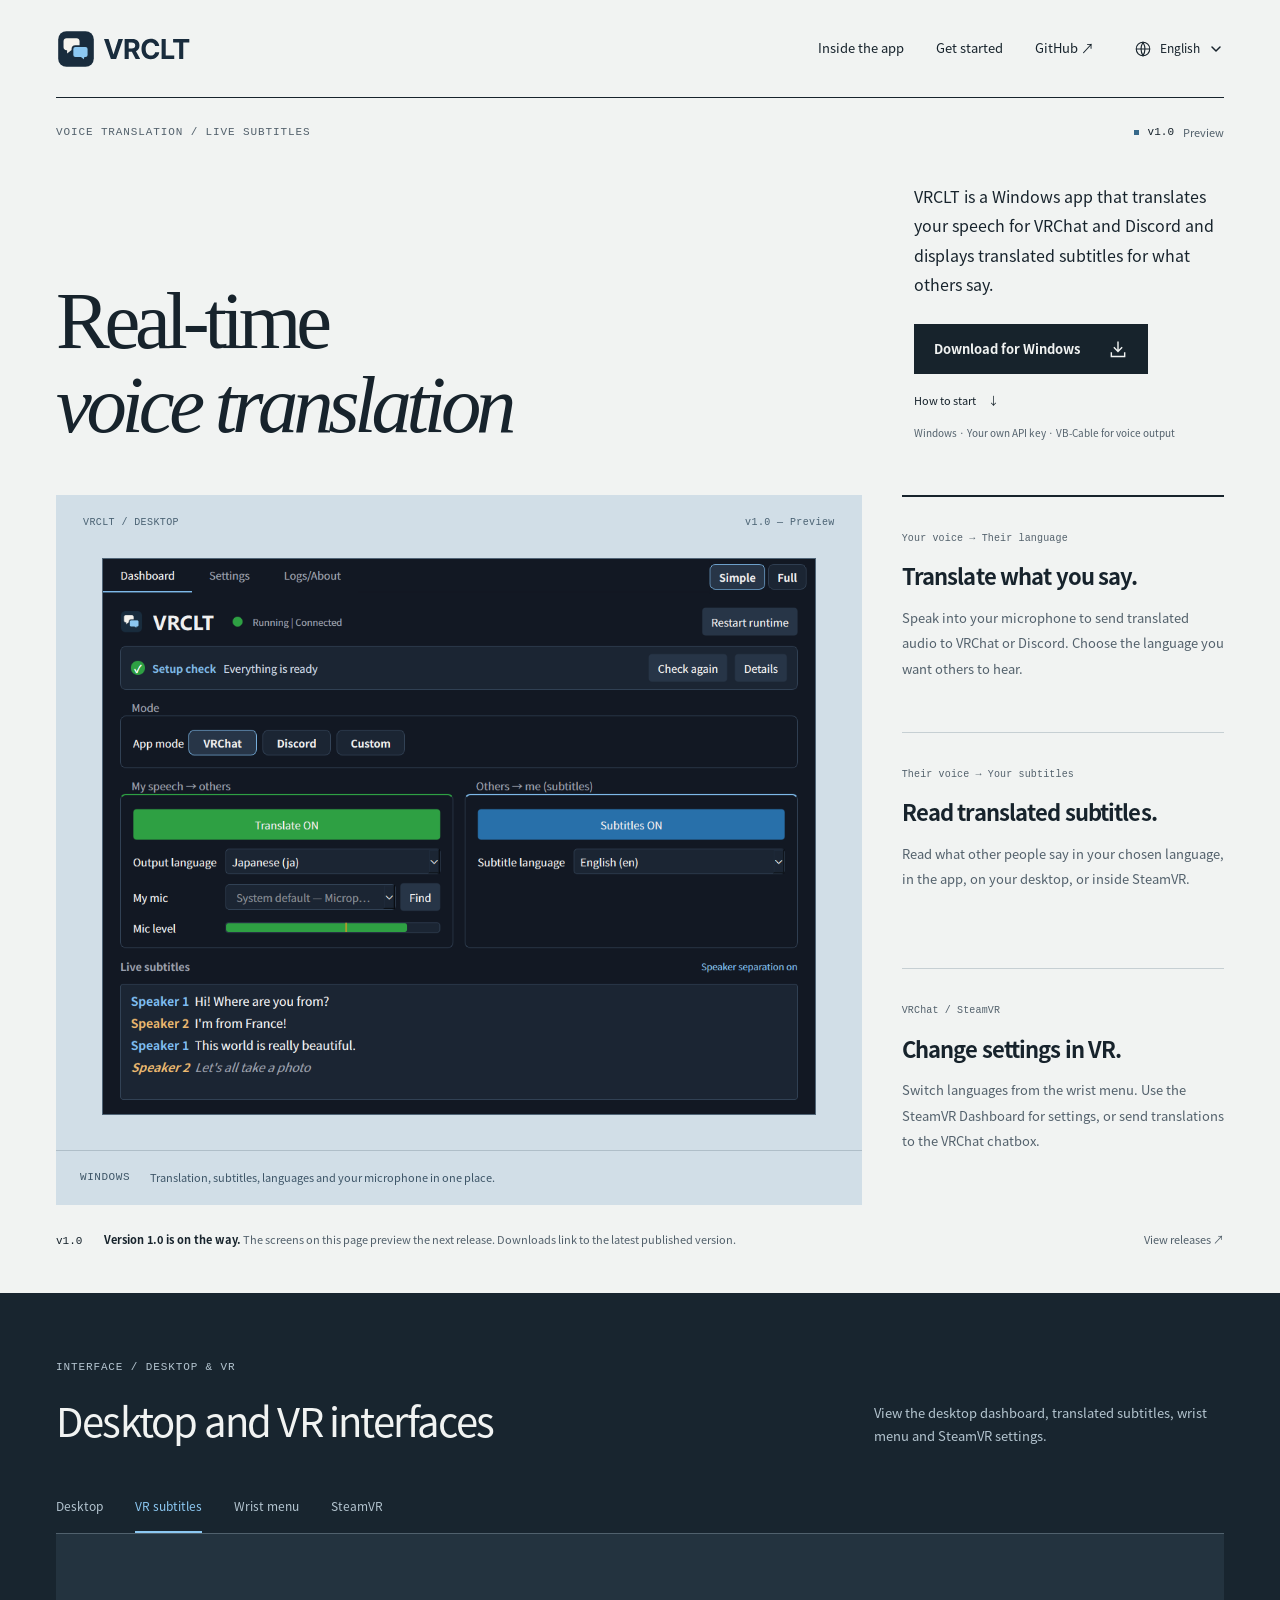
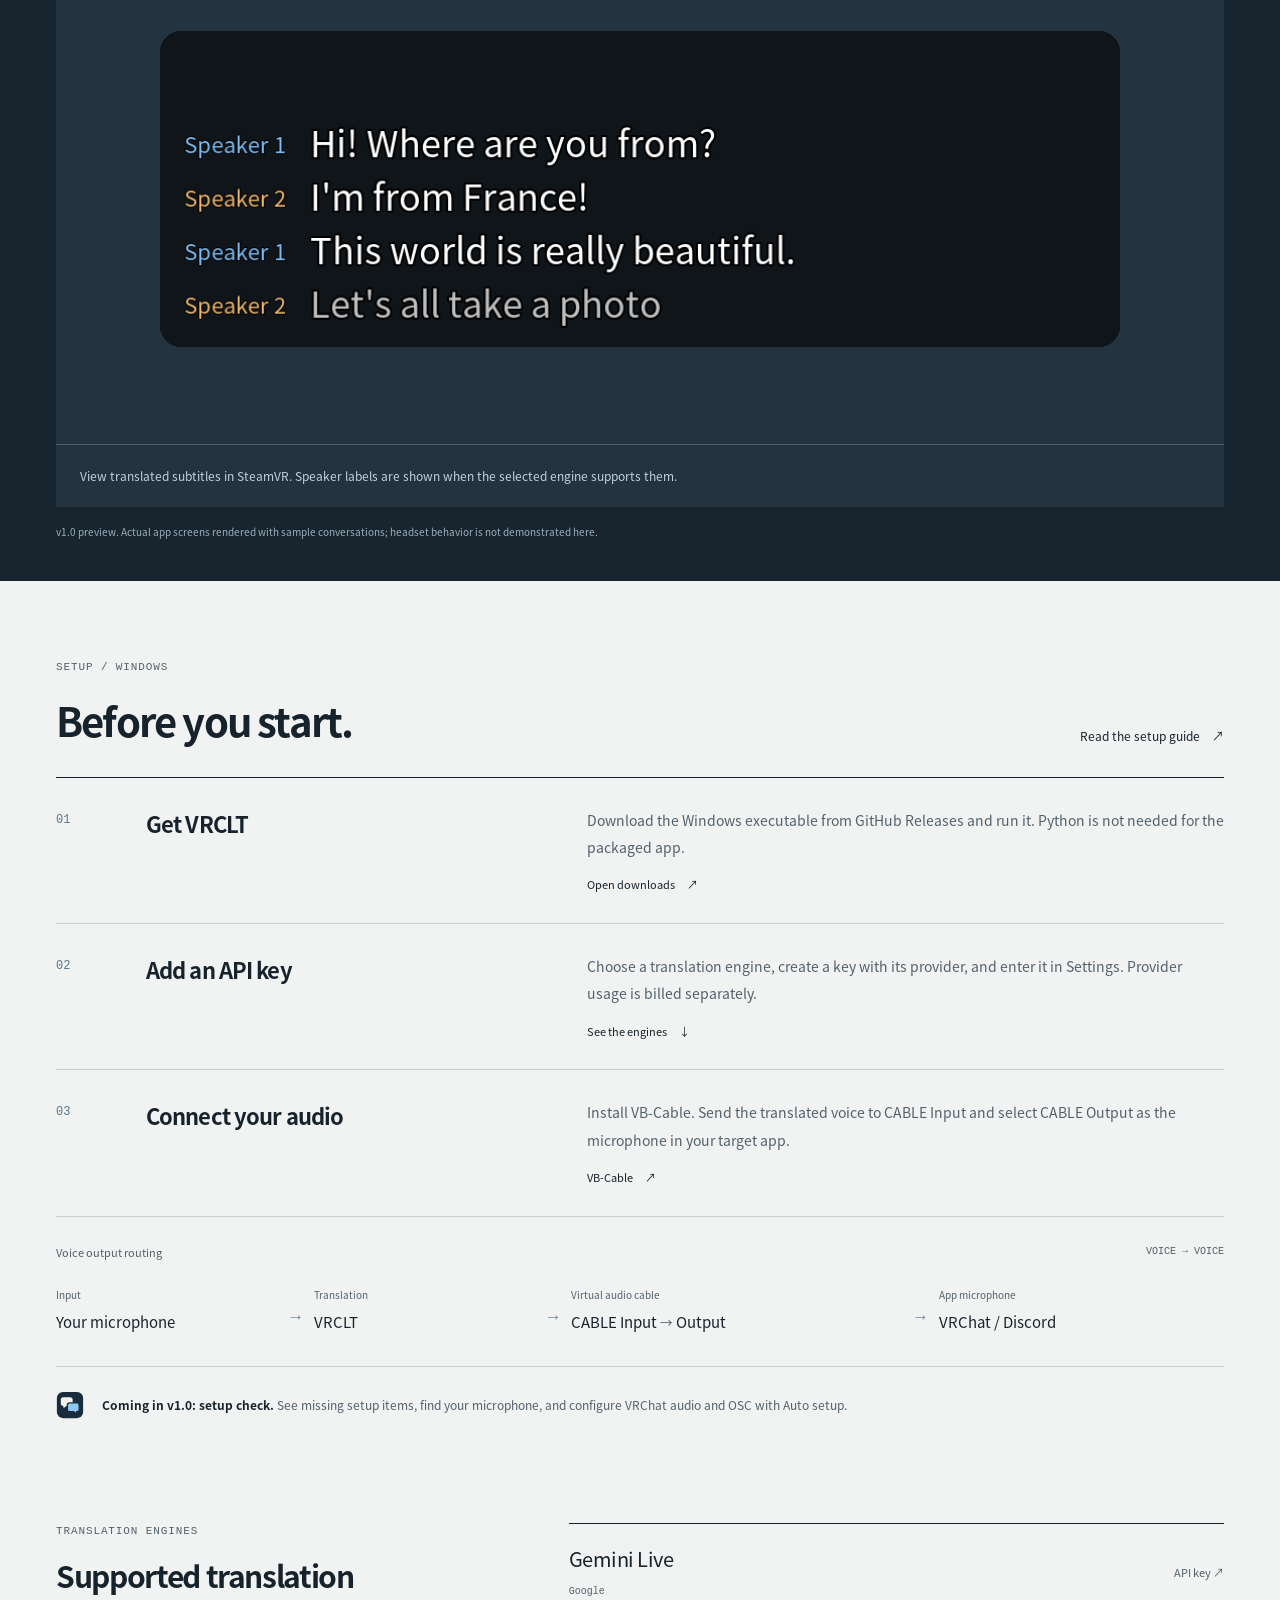
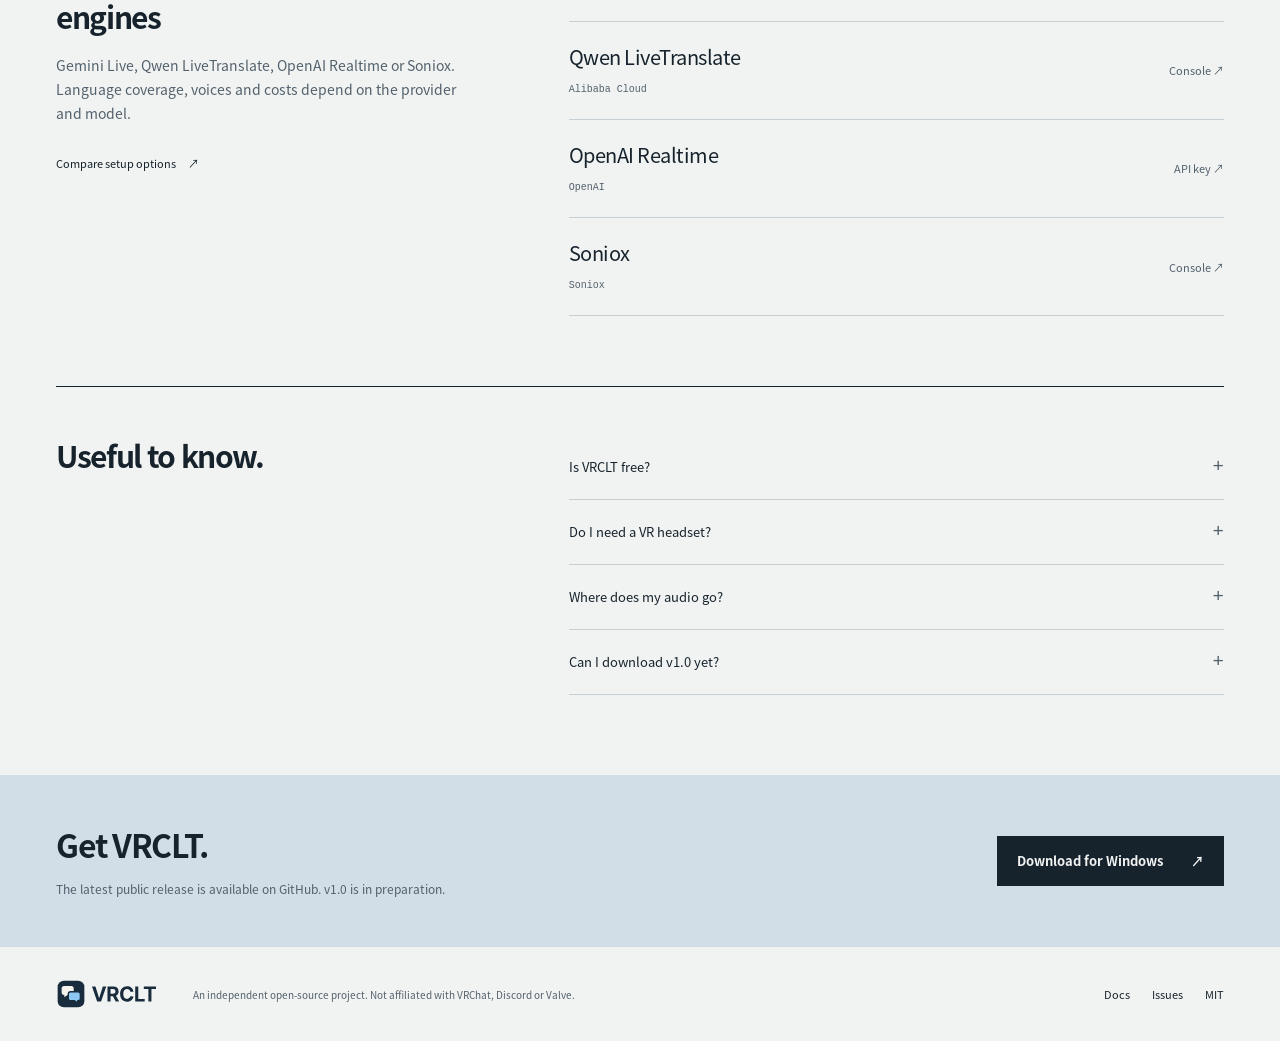
==== index.html @ 1fb10cb8 "Remove punctuation from Chinese setup heading" ====
<!doctype html>
<html lang="en" data-site-version="c0bae11df9ec" data-auto-language>
<head>
  <meta charset="utf-8">
  <meta name="viewport" content="width=device-width, initial-scale=1">
  <meta name="google" content="notranslate">
  <meta name="theme-color" content="#192c3d">
  <title>VRCLT — Voice translation for VRChat and Discord</title>
  <meta name="description" content="VRCLT is a Windows app that translates your speech for VRChat and Discord and displays translated subtitles for what others say.">
  <link rel="canonical" href="https://vrclt.github.io/en/">
  <link rel="alternate" hreflang="en" href="https://vrclt.github.io/en/">
  <link rel="alternate" hreflang="ko" href="https://vrclt.github.io/ko/">
  <link rel="alternate" hreflang="ja" href="https://vrclt.github.io/ja/">
  <link rel="alternate" hreflang="zh-Hans" href="https://vrclt.github.io/zh/">
  <link rel="alternate" hreflang="zh-Hant" href="https://vrclt.github.io/zh-hant/">
  <link rel="alternate" hreflang="x-default" href="https://vrclt.github.io/">
  <meta property="og:type" content="website">
  <meta property="og:title" content="VRCLT — Voice translation for VRChat and Discord">
  <meta property="og:description" content="VRCLT is a Windows app that translates your speech for VRChat and Discord and displays translated subtitles for what others say.">
  <meta property="og:url" content="https://vrclt.github.io/en/">
  <meta property="og:image" content="https://vrclt.github.io/assets/social.png">
  <meta property="og:image:width" content="1200">
  <meta property="og:image:height" content="630">
  <meta name="twitter:card" content="summary_large_image">
  <link rel="icon" href="./assets/icon.svg" type="image/svg+xml">
  <link rel="icon" href="./assets/icon.ico" sizes="any">
  <link rel="apple-touch-icon" href="./assets/apple-touch-icon.png">
  <script src="./locale.js?v=29fbffd200a1"></script>
  <link rel="preload" href="./assets/vrclt-sans-bold.woff2?v=d900a5b36736" as="font" type="font/woff2" crossorigin>
  <link rel="stylesheet" href="./styles.css?v=886ac7f614af">
  <script src="./app.js?v=c4bde2460b26" defer></script>
</head>
<body>
  <a class="skip-link" href="#main">Skip to content</a>
  <header class="site-header wrap">
    <a class="brand" href="./" aria-label="VRCLT home"><img src="./assets/logo-light.svg" width="153" height="45" alt="VRCLT"></a>
    <nav aria-label="Main navigation">
      <a href="#inside">Inside the app</a>
      <a href="#start">Get started</a>
      <a href="https://github.com/shgeum/VRCLT">GitHub <span aria-hidden="true">↗</span></a>
    </nav>
    <details class="language-menu" translate="no">
      <summary aria-label="Choose language"><svg class="language-globe" viewBox="0 0 24 24" width="18" height="18" fill="none" stroke="currentColor" stroke-width="1.5" aria-hidden="true"><circle cx="12" cy="12" r="9"/><path d="M3 12h18M12 3a18 18 0 0 0 0 18 18 18 0 0 0 0-18Z"/></svg>English<svg class="language-chevron" viewBox="0 0 16 16" width="16" height="16" fill="none" stroke="currentColor" stroke-width="1.5" stroke-linecap="round" stroke-linejoin="round" aria-hidden="true"><path d="m4 6 4 4 4-4"/></svg></summary>
      <div class="language-links"><a href="./en/?v=c0bae11df9ec" data-language="en" lang="en" hreflang="en" aria-current="page">English</a><a href="./ko/?v=c0bae11df9ec" data-language="ko" lang="ko" hreflang="ko">한국어</a><a href="./ja/?v=c0bae11df9ec" data-language="ja" lang="ja" hreflang="ja">日本語</a><a href="./zh/?v=c0bae11df9ec" data-language="zh" lang="zh-Hans" hreflang="zh-Hans">简体中文</a><a href="./zh-hant/?v=c0bae11df9ec" data-language="zh-hant" lang="zh-Hant" hreflang="zh-Hant">繁體中文</a></div>
    </details>
  </header>

  <main id="main">
    <section class="hero wrap" aria-labelledby="hero-title">
      <div class="hero-index"><p class="eyebrow" translate="no">VOICE TRANSLATION / LIVE SUBTITLES</p><p class="edition"><span class="status-dot" aria-hidden="true"></span>v1.0 <span>Preview</span></p></div>
      <div class="hero-heading">
        <h1 id="hero-title">Real-time<br><span>voice translation</span></h1>
        <div class="hero-copy">
        <p class="hero-description">VRCLT is a Windows app that translates your speech for VRChat and Discord and displays translated subtitles for what others say.</p>
        <div class="hero-actions">
          <a class="button button-primary" href="https://github.com/shgeum/VRCLT/releases/latest">Download for Windows<svg viewBox="0 0 24 24" width="20" height="20" fill="none" stroke="currentColor" stroke-width="1.7" aria-hidden="true"><path d="M12 3v12m-5-5 5 5 5-5M4 16v5h16v-5"/></svg></a>
          <a class="text-link" href="#start">How to start <span aria-hidden="true">↓</span></a>
        </div>
        <p class="requirements">Windows · Your own API key · VB-Cable for voice output</p>
        </div>
      </div>
    </section>

    <section class="cover wrap" aria-label="What VRCLT does">
      <figure class="cover-figure">
        <div class="cover-label"><span translate="no">VRCLT / DESKTOP</span><span>v1.0 — Preview</span></div>
        <div class="cover-stage"><img src="./assets/dashboard-en.png" alt="VRCLT desktop dashboard with translation, subtitles and microphone controls" width="1000" height="780" fetchpriority="high"></div>
        <figcaption><span class="figure-label" translate="no">WINDOWS</span>Translation, subtitles, languages and your microphone in one place.</figcaption>
      </figure>
      <div class="ways">
        <article><span class="direction">Your voice → Their language</span><h2>Translate what you say.</h2><p>Speak into your microphone to send translated audio to VRChat or Discord. Choose the language you want others to hear.</p></article>
        <article><span class="direction">Their voice → Your subtitles</span><h2>Read translated subtitles.</h2><p>Read what other people say in your chosen language, in the app, on your desktop, or inside SteamVR.</p></article>
        <article><span class="direction" translate="no">VRChat / SteamVR</span><h2>Change settings in VR.</h2><p>Switch languages from the wrist menu. Use the SteamVR Dashboard for settings, or send translations to the VRChat chatbox.</p></article>
      </div>
    </section>

    <div class="release-note wrap" role="note"><span class="version-label">v1.0</span><p><strong>Version 1.0 is on the way.</strong> The screens on this page preview the next release. Downloads link to the latest published version.</p><a href="https://github.com/shgeum/VRCLT/releases">View releases <span aria-hidden="true">↗</span></a></div>

    <section class="inside" id="inside" aria-labelledby="inside-title">
      <div class="wrap">
        <div class="section-heading"><div><p class="eyebrow">Interface / Desktop &amp; VR</p><h2 id="inside-title">Desktop and VR interfaces</h2></div><p>View the desktop dashboard, translated subtitles, wrist menu and SteamVR settings.</p></div>
        <div class="gallery-tabs" role="tablist" aria-label="App screenshots">
          <button type="button" role="tab" id="tab-desktop" aria-selected="false" aria-controls="panel-desktop" tabindex="-1">Desktop</button>
          <button type="button" role="tab" id="tab-subtitles" aria-selected="true" aria-controls="panel-subtitles" tabindex="0">VR subtitles</button>
          <button type="button" role="tab" id="tab-wrist" aria-selected="false" aria-controls="panel-wrist" tabindex="-1">Wrist menu</button>
          <button type="button" role="tab" id="tab-steamvr" aria-selected="false" aria-controls="panel-steamvr" tabindex="-1">SteamVR</button>
        </div>
        <div class="gallery">
          <figure role="tabpanel" id="panel-desktop" aria-labelledby="tab-desktop" tabindex="0" hidden><div class="gallery-stage"><img src="./assets/dashboard-en.png" alt="VRCLT desktop dashboard with translation, subtitles and microphone controls" width="1000" height="780" loading="lazy"></div><figcaption>Translation, subtitles, languages and your microphone in one place.</figcaption></figure>
          <figure role="tabpanel" id="panel-subtitles" aria-labelledby="tab-subtitles" tabindex="0"><div class="gallery-stage gallery-stage-subtitles"><img src="./assets/vr-subtitles-en.png" alt="VRCLT SteamVR subtitles with speaker labels" loading="lazy"></div><figcaption>View translated subtitles in SteamVR. Speaker labels are shown when the selected engine supports them.</figcaption></figure>
          <figure role="tabpanel" id="panel-wrist" aria-labelledby="tab-wrist" tabindex="0" hidden><div class="gallery-stage gallery-stage-wrist"><img src="./assets/vr-wrist-en.png" alt="VRCLT wrist menu with translation and subtitle controls" width="640" height="432" loading="lazy"></div><figcaption>Change languages and toggle translation without leaving VR.</figcaption></figure>
          <figure role="tabpanel" id="panel-steamvr" aria-labelledby="tab-steamvr" tabindex="0" hidden><div class="gallery-stage"><img src="./assets/vr-dashboard-en.png" alt="VRCLT SteamVR Dashboard settings" width="1024" height="950" loading="lazy"></div><figcaption>Languages, audio devices and panel settings inside the SteamVR Dashboard.</figcaption></figure>
        </div>
        <p class="gallery-note">v1.0 preview. Actual app screens rendered with sample conversations; headset behavior is not demonstrated here.</p>
        <noscript><p>JavaScript is off. All screenshots are shown below.</p><style>.gallery-tabs{display:none}.gallery [hidden]{display:block!important}</style></noscript>
      </div>
    </section>

    <section class="start wrap" id="start" aria-labelledby="start-title">
      <div class="section-heading"><div><p class="eyebrow">Setup / Windows</p><h2 id="start-title">Before you start.</h2></div><a class="text-link" href="https://github.com/shgeum/VRCLT/blob/main/README.md">Read the setup guide <span aria-hidden="true">↗</span></a></div>
      <ol class="steps">
        <li><h3>Get VRCLT</h3><p>Download the Windows executable from GitHub Releases and run it. Python is not needed for the packaged app.</p><a class="text-link" href="https://github.com/shgeum/VRCLT/releases/latest">Open downloads <span aria-hidden="true">↗</span></a></li>
        <li><h3>Add an API key</h3><p>Choose a translation engine, create a key with its provider, and enter it in Settings. Provider usage is billed separately.</p><a class="text-link" href="#engines">See the engines <span aria-hidden="true">↓</span></a></li>
        <li><h3>Connect your audio</h3><p>Install VB-Cable. Send the translated voice to CABLE Input and select CABLE Output as the microphone in your target app.</p><a class="text-link" href="https://vb-audio.com/Cable/">VB-Cable <span aria-hidden="true">↗</span></a></li>
      </ol>
      <figure class="audio-route">
        <figcaption>Voice output routing<span translate="no">VOICE → VOICE</span></figcaption>
        <ol>
          <li><span>Input</span><strong>Your microphone</strong></li>
          <li><span>Translation</span><strong translate="no">VRCLT</strong></li>
          <li><span>Virtual audio cable</span><strong translate="no">CABLE Input <small>→</small> Output</strong></li>
          <li><span>App microphone</span><strong translate="no">VRChat / Discord</strong></li>
        </ol>
      </figure>
      <aside class="setup-note"><img src="./assets/icon.svg" width="36" height="36" alt=""><p><strong>Coming in v1.0: setup check.</strong> See missing setup items, find your microphone, and configure VRChat audio and OSC with Auto setup.</p></aside>
    </section>

    <section class="engine-section wrap" id="engines" aria-labelledby="engines-title">
      <div class="engine-intro"><p class="eyebrow">Translation engines</p><h2 id="engines-title">Supported translation engines</h2><p>Gemini Live, Qwen LiveTranslate, OpenAI Realtime or Soniox. Language coverage, voices and costs depend on the provider and model.</p><a class="text-link" href="https://github.com/shgeum/VRCLT/blob/main/README.md">Compare setup options <span aria-hidden="true">↗</span></a></div>
      <div class="engine-list">
        <a href="https://aistudio.google.com/apikey"><span><strong>Gemini Live</strong><small>Google</small></span><span>API key ↗</span></a>
        <a href="https://www.alibabacloud.com/product/modelstudio"><span><strong>Qwen LiveTranslate</strong><small>Alibaba Cloud</small></span><span>Console ↗</span></a>
        <a href="https://platform.openai.com/api-keys"><span><strong>OpenAI Realtime</strong><small>OpenAI</small></span><span>API key ↗</span></a>
        <a href="https://console.soniox.com/"><span><strong>Soniox</strong><small>Soniox</small></span><span>Console ↗</span></a>
      </div>
    </section>

    <section class="faq wrap" aria-labelledby="faq-title"><h2 id="faq-title">Useful to know.</h2><div class="faq-items">
      <details><summary>Is VRCLT free?<span aria-hidden="true">+</span></summary><p>The app is open source under the MIT license. Translation uses your own provider API key, and that provider may charge for usage. Check its rates and balance before starting.</p></details>
      <details><summary>Do I need a VR headset?<span aria-hidden="true">+</span></summary><p>No. You can use voice translation and desktop subtitles on Windows without a headset. SteamVR is needed for the VR overlays and wrist menu.</p></details>
      <details><summary>Where does my audio go?<span aria-hidden="true">+</span></summary><p>The app sends audio to the translation provider you select. Your API key and settings are saved locally on your PC. Read the selected provider&#x27;s data policies before use.</p></details>
      <details><summary>Can I download v1.0 yet?<span aria-hidden="true">+</span></summary><p>Not yet. This page previews v1.0. The download buttons open the latest published GitHub release; the new setup check and updated branding will arrive with v1.0.</p></details>
    </div></section>

    <section class="closing"><div class="wrap"><div><h2>Get VRCLT.</h2><p>The latest public release is available on GitHub. v1.0 is in preparation.</p></div><a class="button button-light" href="https://github.com/shgeum/VRCLT/releases/latest">Download for Windows <span aria-hidden="true">↗</span></a></div></section>
  </main>

  <footer class="site-footer wrap"><a class="brand" href="./"><img src="./assets/logo-light.svg" width="119" height="35" alt="VRCLT"></a><p>An independent open-source project. Not affiliated with VRChat, Discord or Valve.</p><div><a href="https://github.com/shgeum/VRCLT/blob/main/README.md">Docs</a><a href="https://github.com/shgeum/VRCLT/issues">Issues</a><a href="https://github.com/shgeum/VRCLT/blob/main/LICENSE">MIT</a></div></footer>
</body>
</html>
---- styles.css ----
@font-face{font-family:VRCLT Sans;src:url('./assets/vrclt-sans-regular.woff2?v=a4fa6a1a3f07') format('woff2');font-style:normal;font-weight:400;font-display:swap}
@font-face{font-family:VRCLT Sans;src:url('./assets/vrclt-sans-bold.woff2?v=d900a5b36736') format('woff2');font-style:normal;font-weight:700;font-display:swap}
:root{--paper:#f1f3f2;--ink:#17232c;--muted:#53616c;--line:#c6cfd3;--blue:#8cc8f2;--cover:#d1dee7;--dark:#18252f;--body:'VRCLT Sans','Malgun Gothic',sans-serif;--display:'VRCLT Sans',sans-serif;--mono:'Cascadia Code',Consolas,monospace;color:var(--ink);background:var(--paper);font-family:var(--body);font-size:16px;line-height:1.7;font-synthesis:none}
*{box-sizing:border-box}html{scroll-behavior:smooth;scroll-padding-top:28px}body{margin:0}a{color:inherit;text-decoration:none}button,summary{font:inherit}button{color:inherit}img{display:block;max-width:100%;height:auto}button,a,summary{-webkit-tap-highlight-color:transparent;touch-action:manipulation}a:focus-visible,button:focus-visible,summary:focus-visible,[tabindex]:focus-visible{outline:3px solid #367eb1;outline-offset:5px}p,h1,h2,h3,figure{margin:0}[hidden]{display:none!important}.wrap{width:min(1280px,calc(100% - 112px));margin-inline:auto}.skip-link{position:fixed;left:20px;top:-100px;z-index:50;background:var(--ink);color:white;padding:10px 20px}.skip-link:focus{top:12px}
.site-header{height:98px;display:flex;align-items:center;gap:40px;border-bottom:1px solid var(--ink)}.brand{flex:none}.site-header .brand img{width:136px}.site-header nav{display:flex;gap:32px;align-items:center;margin-left:auto;font-size:13px}.site-header nav a:hover,.text-link:hover{color:#17699f}.language-menu{position:relative;font-size:12px;flex:none}.language-menu summary{list-style:none;display:flex;align-items:center;gap:8px;cursor:pointer;min-height:44px}.language-menu summary::-webkit-details-marker{display:none}.language-menu summary svg{display:block;flex:none}.language-chevron{transition:transform .15s}.language-menu[open] .language-chevron{transform:rotate(180deg)}.language-links{position:absolute;z-index:10;right:0;top:48px;background:var(--paper);border:1px solid var(--ink);padding:8px;min-width:140px}.language-links a{display:block;padding:8px 13px}.language-links a:hover,.language-links a[aria-current]{background:var(--cover)}
.hero{padding-block:25px 47px}.hero-index{display:flex;justify-content:space-between;gap:20px;align-items:center;margin-bottom:40px}.eyebrow{font-family:var(--mono);font-size:11px;line-height:1.5;letter-spacing:.08em;text-transform:uppercase;color:var(--muted)}.edition{display:flex;align-items:center;gap:9px;font-family:var(--mono);font-size:11px;flex:none}.edition>span:last-child{font-family:var(--body);color:var(--muted)}.status-dot{height:5px;width:5px;background:#366889}.hero-heading{display:grid;grid-template-columns:minmax(0,1fr) 310px;gap:64px;align-items:end}h1{font-family:var(--display);font-size:clamp(56px,6.7vw,92px);font-weight:700;line-height:1.16;letter-spacing:-.065em;word-break:keep-all}h1>span{color:var(--ink);font-weight:400}.hero-copy{padding-bottom:6px;min-width:0}.hero-description{font-size:16px;line-height:1.85;word-break:keep-all}.hero-actions{display:flex;gap:17px;align-items:center;flex-wrap:wrap;margin-top:24px}.button{display:inline-flex;justify-content:space-between;align-items:center;gap:28px;font-size:13px;font-weight:700;min-height:50px;padding:13px 19px;border:1px solid transparent;transition:background .15s}.button svg{flex:none}.button-primary{background:var(--ink);color:var(--paper)}.button-primary:hover{background:#304d63}.text-link{font-size:12px;display:inline-flex;gap:12px;align-items:center}.hero-actions .text-link{font-size:11px}.requirements{font-size:10px;line-height:1.8;color:var(--muted);margin-top:14px}.cover{display:grid;grid-template-columns:minmax(0,2.5fr) minmax(0,1fr);gap:40px;align-items:stretch}.cover-figure{background:var(--cover);min-width:0}.cover-label{display:flex;justify-content:space-between;gap:16px;padding:19px 27px 0;font-family:var(--mono);font-size:10px;letter-spacing:.04em;color:#4a6273}.cover-stage{padding:27px 46px 35px}.cover-stage img{width:100%;border:1px solid #506476}.cover-figure figcaption{display:flex;gap:20px;padding:17px 24px;border-top:1px solid #afbec8;font-size:11px;line-height:1.8;color:#3e5668}.figure-label{font-family:var(--mono);flex:none;letter-spacing:.05em}.ways{display:flex;flex-direction:column;border-top:2px solid var(--ink)}.ways article{padding-block:24px;flex:1;min-width:0}.ways article+article{border-top:1px solid var(--line)}.direction{font-family:var(--mono);font-size:10px;line-height:1.8;color:var(--muted);letter-spacing:.015em}.ways h2{font-size:22px;letter-spacing:-.04em;margin-block:12px 14px;line-height:1.4}.ways p{font-size:13px;line-height:1.95;color:var(--muted);word-break:keep-all}.release-note{display:flex;align-items:baseline;gap:22px;padding-block:24px 42px;font-size:11px;line-height:1.85;color:var(--muted)}.version-label{font-family:var(--mono);color:var(--ink);flex:none}.release-note p{flex:1}.release-note strong{color:var(--ink);font-weight:700}.release-note>a{flex:none}.release-note>a:hover{text-decoration:underline}
.inside{background:var(--dark);color:var(--paper);padding-block:66px 40px}.section-heading{display:flex;justify-content:space-between;align-items:end;gap:64px;margin-bottom:34px}.section-heading .eyebrow{margin-bottom:17px}h2{font-family:var(--display);font-size:40px;line-height:1.35;letter-spacing:-.045em;word-break:keep-all}.section-heading>p{color:var(--muted);font-size:13px;max-width:350px;word-break:keep-all}.inside .eyebrow,.inside .section-heading>p{color:#b4c5d0}.inside h2{font-weight:400}.gallery-tabs{display:flex;gap:32px;margin-bottom:0;border-bottom:1px solid #50616d}.gallery-tabs button{background:transparent;border:0;border-bottom:2px solid transparent;padding:15px 0;font-size:12px;cursor:pointer;color:#b4c5d0;white-space:nowrap}.gallery-tabs button[aria-selected=true]{border-color:var(--blue);color:var(--blue)}.gallery-tabs button:hover{color:white}.gallery{background:#23333f}.gallery-stage{height:510px;display:flex;align-items:center;justify-content:center;padding:32px}.gallery-stage img{width:auto;max-width:100%;max-height:100%;object-fit:contain}.gallery-stage-subtitles{background:#23333f}.gallery-stage-subtitles img{width:90%;max-width:960px}.gallery-stage-wrist img{max-width:640px;width:75%}.gallery figcaption{padding:20px 24px;color:#c3d1db;font-size:12px;border-top:1px solid #50616d;line-height:1.85}.gallery-note{font-size:10px;margin-top:16px;color:#9cafbd;line-height:1.8}
.start{padding-block:78px 60px}.start .section-heading{margin-bottom:30px}.steps{padding:0;margin:0;list-style:none;counter-reset:steps;border-top:1px solid var(--ink)}.steps li{counter-increment:steps;display:grid;grid-template-columns:60px 1fr 1.55fr;column-gap:30px;padding-block:29px;border-bottom:1px solid var(--line)}.steps li:before{content:'0' counter(steps);font-family:var(--mono);font-size:12px;color:#57758b;grid-row:1/3;line-height:2.3}.steps h3{font-size:22px;letter-spacing:-.04em;grid-column:2;grid-row:1/3;line-height:1.5}.steps p{color:var(--muted);font-size:14px;line-height:1.95;word-break:keep-all;grid-column:3}.steps .text-link{font-size:11px;margin-top:14px;grid-column:3;justify-self:start}.setup-note{display:flex;gap:18px;align-items:center;padding-block:24px;color:var(--muted);font-size:12px;line-height:1.85}.setup-note img{flex:none;width:28px;height:28px}.setup-note strong{color:var(--ink)}.engine-section{padding-block:20px 70px;display:grid;grid-template-columns:1fr 1.55fr;gap:90px}.engine-intro .eyebrow{margin-bottom:16px}.engine-intro h2{font-size:30px;max-width:310px}.engine-intro>p:not(.eyebrow){font-size:14px;color:var(--muted);margin-block:18px 22px;word-break:keep-all}.engine-intro .text-link{font-size:11px}.engine-list{border-top:1px solid var(--ink)}.engine-list a{display:flex;justify-content:space-between;align-items:center;padding:20px 0;border-bottom:1px solid var(--line);gap:20px}.engine-list strong{display:block;font-size:20px;font-weight:400;line-height:1.5;letter-spacing:-.025em}.engine-list small{color:var(--muted);font-family:var(--mono);font-size:10px}.engine-list a>span:first-child{min-width:0;overflow-wrap:anywhere}.engine-list a>span:last-child{font-size:11px;color:var(--muted);flex:none}.engine-list a:hover strong{color:#2676ad}.faq{display:grid;grid-template-columns:1fr 1.55fr;gap:90px;padding-block:48px 80px;border-top:1px solid var(--ink)}.faq h2{font-size:30px}.faq details{border-bottom:1px solid var(--line)}.faq summary{list-style:none;display:flex;justify-content:space-between;gap:20px;align-items:center;cursor:pointer;min-height:64px;padding:15px 0;font-size:13px}.faq summary::-webkit-details-marker{display:none}.faq summary span{font-family:var(--mono);font-size:19px;font-weight:400;color:var(--muted);flex:none}.faq details[open] summary span{transform:rotate(45deg)}.faq details p{padding:0 32px 24px 0;font-size:13px;color:var(--muted);line-height:1.95;word-break:keep-all}.closing{background:var(--cover);padding-block:48px}.closing>.wrap{display:flex;justify-content:space-between;align-items:center;gap:35px}.closing h2{font-size:32px}.closing p{font-size:12px;color:var(--muted);margin-top:12px}.button-light{background:var(--ink);color:var(--paper)}.button-light:hover{background:#304d63}.site-footer{display:grid;grid-template-columns:auto 1fr auto;align-items:center;gap:35px;padding-block:32px}.site-footer .brand img{width:102px}.site-footer p{font-size:10px;color:var(--muted);max-width:500px;line-height:1.9}.site-footer>div{display:flex;gap:22px;font-size:11px}.site-footer a:hover{text-decoration:underline}
.hero-heading>*,.section-heading>*,.steps li>*,.engine-section>*,.faq>*{min-width:0}html[lang=en] h1{font-family:Georgia,'Times New Roman',serif;font-weight:400;font-size:clamp(55px,6.3vw,86px);line-height:1.05;letter-spacing:-.065em}html[lang=en] h1>span{font-style:italic}html[lang=ja] h1{font-size:clamp(48px,5.8vw,80px)}html[lang|=zh] h1{font-size:clamp(56px,6.4vw,88px)}html[lang=ja] :is(h1,h2,p),html[lang|=zh] :is(h1,h2,p){word-break:normal;overflow-wrap:break-word}
@media(min-width:1600px){.hero-heading{grid-template-columns:minmax(0,1fr) 350px}.hero-actions{gap:21px}}
@media(max-width:1100px){.wrap{width:calc(100% - 72px)}.hero-heading{grid-template-columns:minmax(0,1fr) 270px;gap:32px}h1{font-size:clamp(52px,6.4vw,74px)}html[lang=en] h1{font-size:65px}.hero-description{font-size:13px}.hero-actions{gap:13px}.cover{gap:26px;grid-template-columns:minmax(0,2.2fr) minmax(0,1fr)}.cover-stage{padding:25px}.ways article{padding-block:16px}.ways h2{font-size:19px;margin-block:9px}.ways p{font-size:11px}.direction{font-size:9px}.engine-section,.faq{gap:55px}.steps li{grid-template-columns:40px 1fr 1.55fr;gap:22px}}
@media(max-width:820px){.wrap{width:calc(100% - 48px)}.site-header{height:82px;gap:24px}.site-header nav{gap:20px;font-size:12px}.site-header .brand img{width:120px}.hero{padding-bottom:32px}.hero-index{margin-bottom:32px}.eyebrow{font-size:10px}.hero-heading{grid-template-columns:minmax(0,1fr) 230px;gap:26px}h1{font-size:clamp(43px,6.3vw,55px)}html[lang=en] h1{font-size:clamp(42px,6.3vw,55px)}html[lang=ja] h1{font-size:clamp(38px,5.6vw,48px)}html[lang|=zh] h1{font-size:clamp(44px,6.4vw,56px)}.hero-copy{padding:0}.hero-description{font-size:12px}.hero-actions{margin-top:18px}.button{font-size:12px;min-height:46px;gap:20px;padding:11px 15px}.requirements{font-size:9px}.cover{grid-template-columns:minmax(0,1fr);gap:26px}.cover-stage{padding:25px 50px}.ways{display:grid;grid-template-columns:repeat(3,minmax(0,1fr));gap:24px;border-top:1px solid var(--ink)}.ways article{padding-block:21px 4px}.ways article+article{border-top:0}.ways h2{font-size:18px}.ways p{font-size:11px}.release-note{padding-block:28px 38px;gap:16px;font-size:10px}.release-note>a{display:none}.section-heading{gap:35px}h2{font-size:32px}.section-heading>p{font-size:12px;max-width:260px}.inside{padding-block:48px 30px}.gallery-stage{height:440px;padding:26px}.start{padding-block:55px 35px}.steps li{grid-template-columns:30px 1fr 1.5fr;gap:22px}.steps h3{font-size:18px}.steps p{font-size:12px}.engine-section,.faq{grid-template-columns:1fr 1.5fr;gap:40px}.engine-intro h2,.faq h2{font-size:26px}.engine-list strong{font-size:17px}.site-footer{grid-template-columns:auto 1fr;gap:22px}.site-footer>div{grid-column:2}.site-footer p{font-size:9px}}
@media(max-width:600px){.wrap{width:calc(100% - 40px)}.site-header{height:76px;gap:20px}.site-header .brand img{width:111px}.site-header nav{gap:17px;margin-left:auto}.site-header nav a:not(:last-child){display:none}.language-menu summary{font-size:11px;gap:5px}.language-menu .language-globe{display:none}.hero{padding-block:19px 29px}.hero-index{align-items:start;gap:12px;margin-bottom:30px}.hero-index .eyebrow{max-width:160px;font-size:9px;line-height:1.7;letter-spacing:.04em}.edition{font-size:10px;gap:6px;padding-top:2px}.hero-heading{display:block}h1{font-size:clamp(41px,10.8vw,65px);line-height:1.17;letter-spacing:-.065em}html[lang=en] h1{font-size:clamp(40px,10.8vw,65px);line-height:1.05}html[lang=ja] h1{font-size:clamp(37px,9.8vw,60px)}html[lang|=zh] h1{font-size:clamp(40px,10.5vw,64px)}.hero-copy{margin-top:25px}.hero-description{font-size:13px;max-width:420px;line-height:1.9}.hero-actions{margin-top:22px;gap:20px}.requirements{font-size:9px;margin-top:12px}.cover{gap:22px}.cover-label{padding:13px 15px 0;font-size:8px;gap:10px}.cover-stage{padding:19px 14px 21px}.cover-figure figcaption{font-size:10px;padding:13px 15px;gap:12px}.figure-label{display:none}.ways{display:block}.ways article{padding:22px 0}.ways article+article{border-top:1px solid var(--line)}.ways article:last-child{padding-bottom:0}.direction{font-size:10px}.ways h2{font-size:22px;margin-block:9px}.ways p{font-size:12px}.release-note{padding-block:26px 35px;gap:15px;align-items:start}.release-note strong{display:block;margin-bottom:3px}.inside{padding-block:35px 24px}.section-heading{display:block;margin-bottom:24px}.section-heading .eyebrow{margin-bottom:13px}h2{font-size:29px}.section-heading>p{margin-top:16px;max-width:100%;font-size:12px}.gallery-tabs{gap:22px;overflow-x:auto}.gallery-tabs button{font-size:11px;padding-block:12px}.gallery-stage{height:310px;padding:20px 14px}.gallery-stage-subtitles{height:240px}.gallery-stage-subtitles img{width:100%}.gallery-stage-wrist img{width:95%}.gallery figcaption{font-size:11px;padding:15px 17px}.gallery-note{font-size:9px;line-height:1.9}.start{padding-block:42px 28px}.start .section-heading .text-link{margin-top:17px}.steps li{grid-template-columns:27px minmax(0,1fr);gap:10px 13px;padding-block:24px}.steps li:before{grid-row:1/4}.steps h3{grid-column:2;grid-row:1;font-size:19px}.steps p{grid-column:2;grid-row:2}.steps .text-link{grid-column:2;grid-row:3;margin-top:4px}.setup-note{padding-top:20px;align-items:start;gap:12px;font-size:11px}.setup-note img{width:24px;height:24px;margin-top:4px}.setup-note strong{display:block;margin-bottom:3px}.engine-section{display:block;padding-block:0 42px}.engine-intro h2{font-size:28px;max-width:none}.engine-intro>p:not(.eyebrow){font-size:12px}.engine-list{margin-top:26px}.engine-list a{padding-block:17px}.engine-list strong{font-size:18px}.engine-list a>span:last-child{font-size:10px}.faq{display:block;padding-block:32px 44px}.faq h2{font-size:28px;margin-bottom:18px}.faq summary{font-size:12px}.faq details p{font-size:12px}.closing{padding-block:31px}.closing>.wrap{display:block}.closing h2{font-size:27px}.closing p{font-size:11px;line-height:1.8}.closing .button{margin-top:22px}.site-footer{grid-template-columns:1fr;gap:18px;padding-block:28px}.site-footer p{font-size:10px}.site-footer>div{grid-column:1}.site-footer .brand img{width:104px}}
@media(prefers-reduced-motion:reduce){html{scroll-behavior:auto}*,*::before,*::after{transition:none!important;animation:none!important}}
.audio-route{border-bottom:1px solid var(--line);padding:26px 0 32px}.audio-route figcaption{display:flex;justify-content:space-between;gap:20px;font-size:11px;color:var(--muted);margin-bottom:25px}.audio-route figcaption>span{font-family:var(--mono);font-size:10px}.audio-route ol{display:grid;grid-template-columns:1fr 1fr 1.5fr 1.3fr;list-style:none;padding:0;margin:0;gap:38px}.audio-route li{position:relative;min-width:0}.audio-route li:not(:last-child):after{content:'→';position:absolute;right:-25px;top:18px;font-family:var(--mono);font-size:17px;color:#66859c}.audio-route li>span{display:block;font-size:10px;color:var(--muted);margin-bottom:8px}.audio-route strong{font-size:15px;font-weight:400;line-height:1.5;display:block}.audio-route small{font-weight:400;color:var(--muted)}
@media(max-width:820px){.audio-route ol{gap:28px}.audio-route strong{font-size:12px}.audio-route li:not(:last-child):after{right:-20px}.audio-route li>span{font-size:9px}}
@media(max-width:600px){.audio-route{padding:22px 0 28px}.audio-route figcaption{font-size:10px}.audio-route figcaption>span{font-size:9px}.audio-route ol{grid-template-columns:1fr 1.2fr;row-gap:32px;column-gap:27px}.audio-route li:nth-child(2):after{content:'↓';right:4px;top:auto;bottom:-26px}.audio-route li:nth-child(3){grid-column:2;grid-row:2}.audio-route li:nth-child(3):after{content:'←';right:auto;left:-28px}.audio-route li:nth-child(4){grid-column:1;grid-row:2}.audio-route strong{font-size:12px}.audio-route li>span{font-size:10px}}
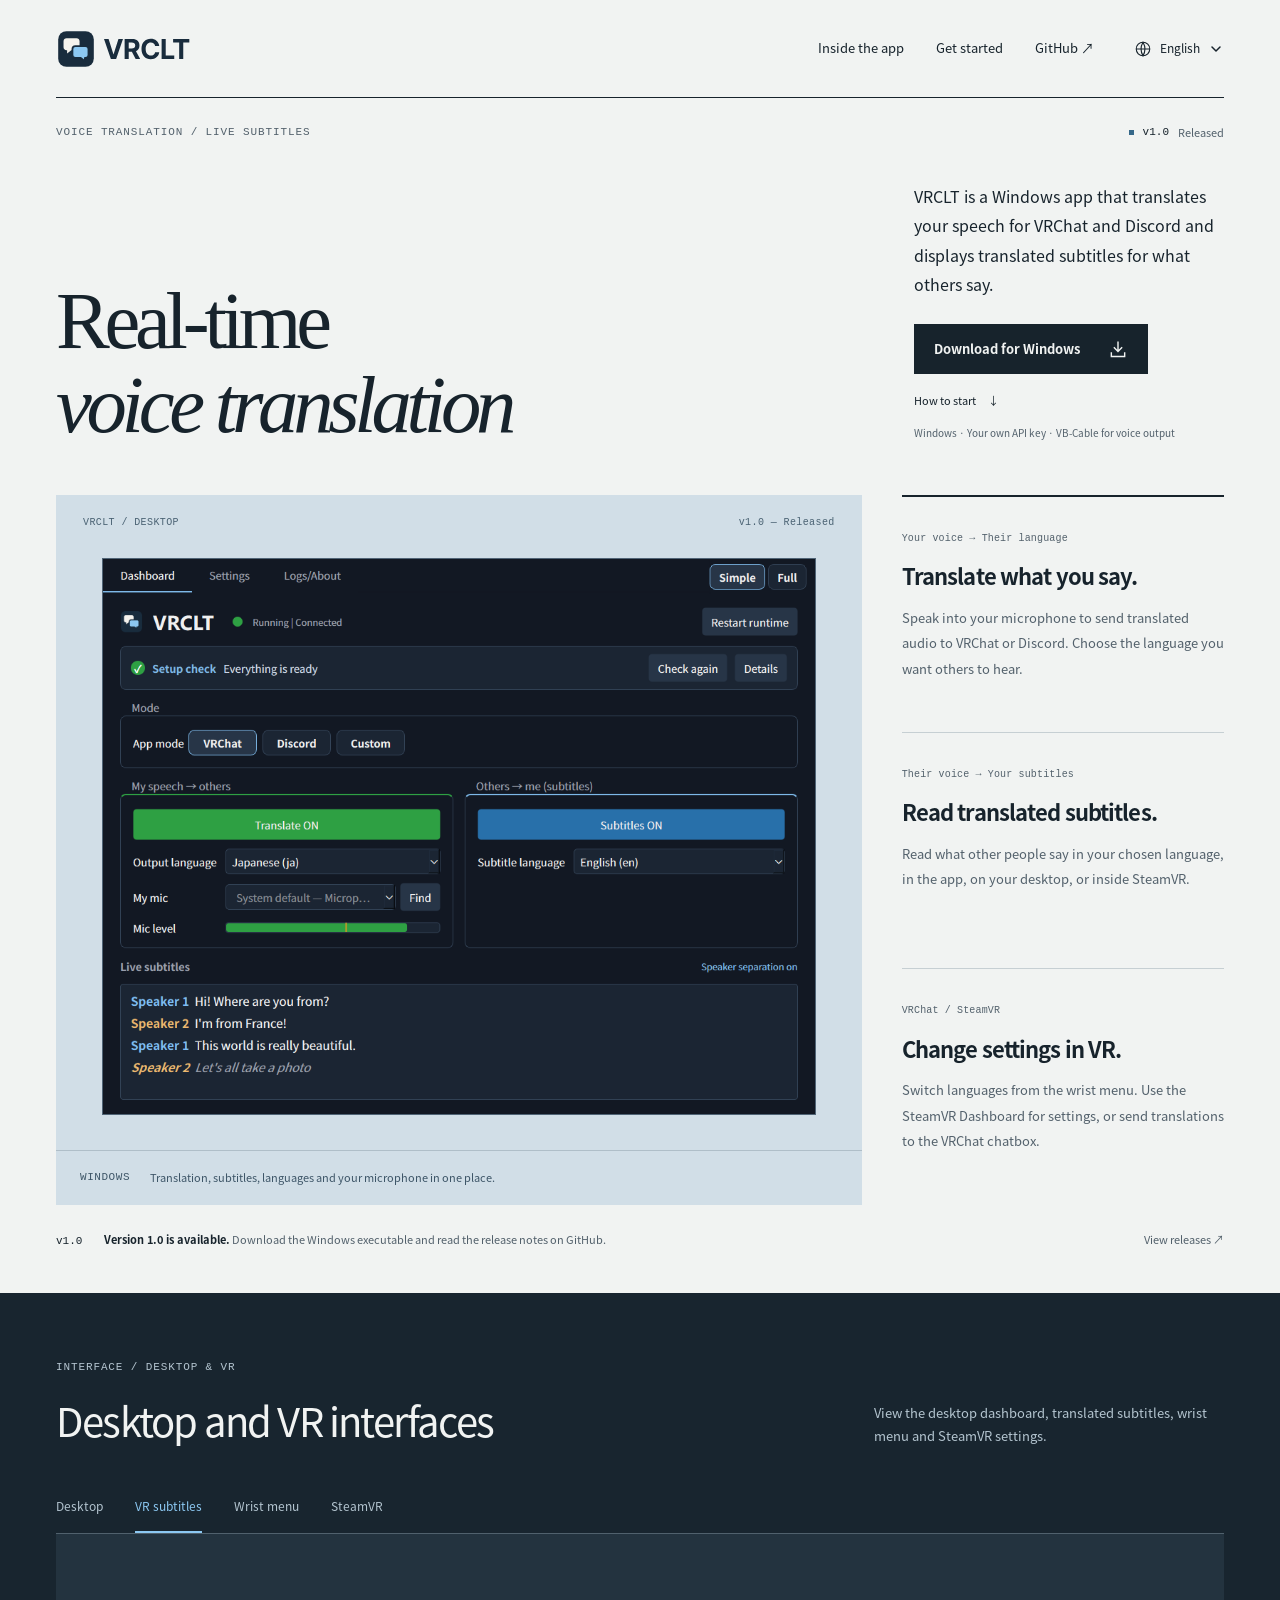
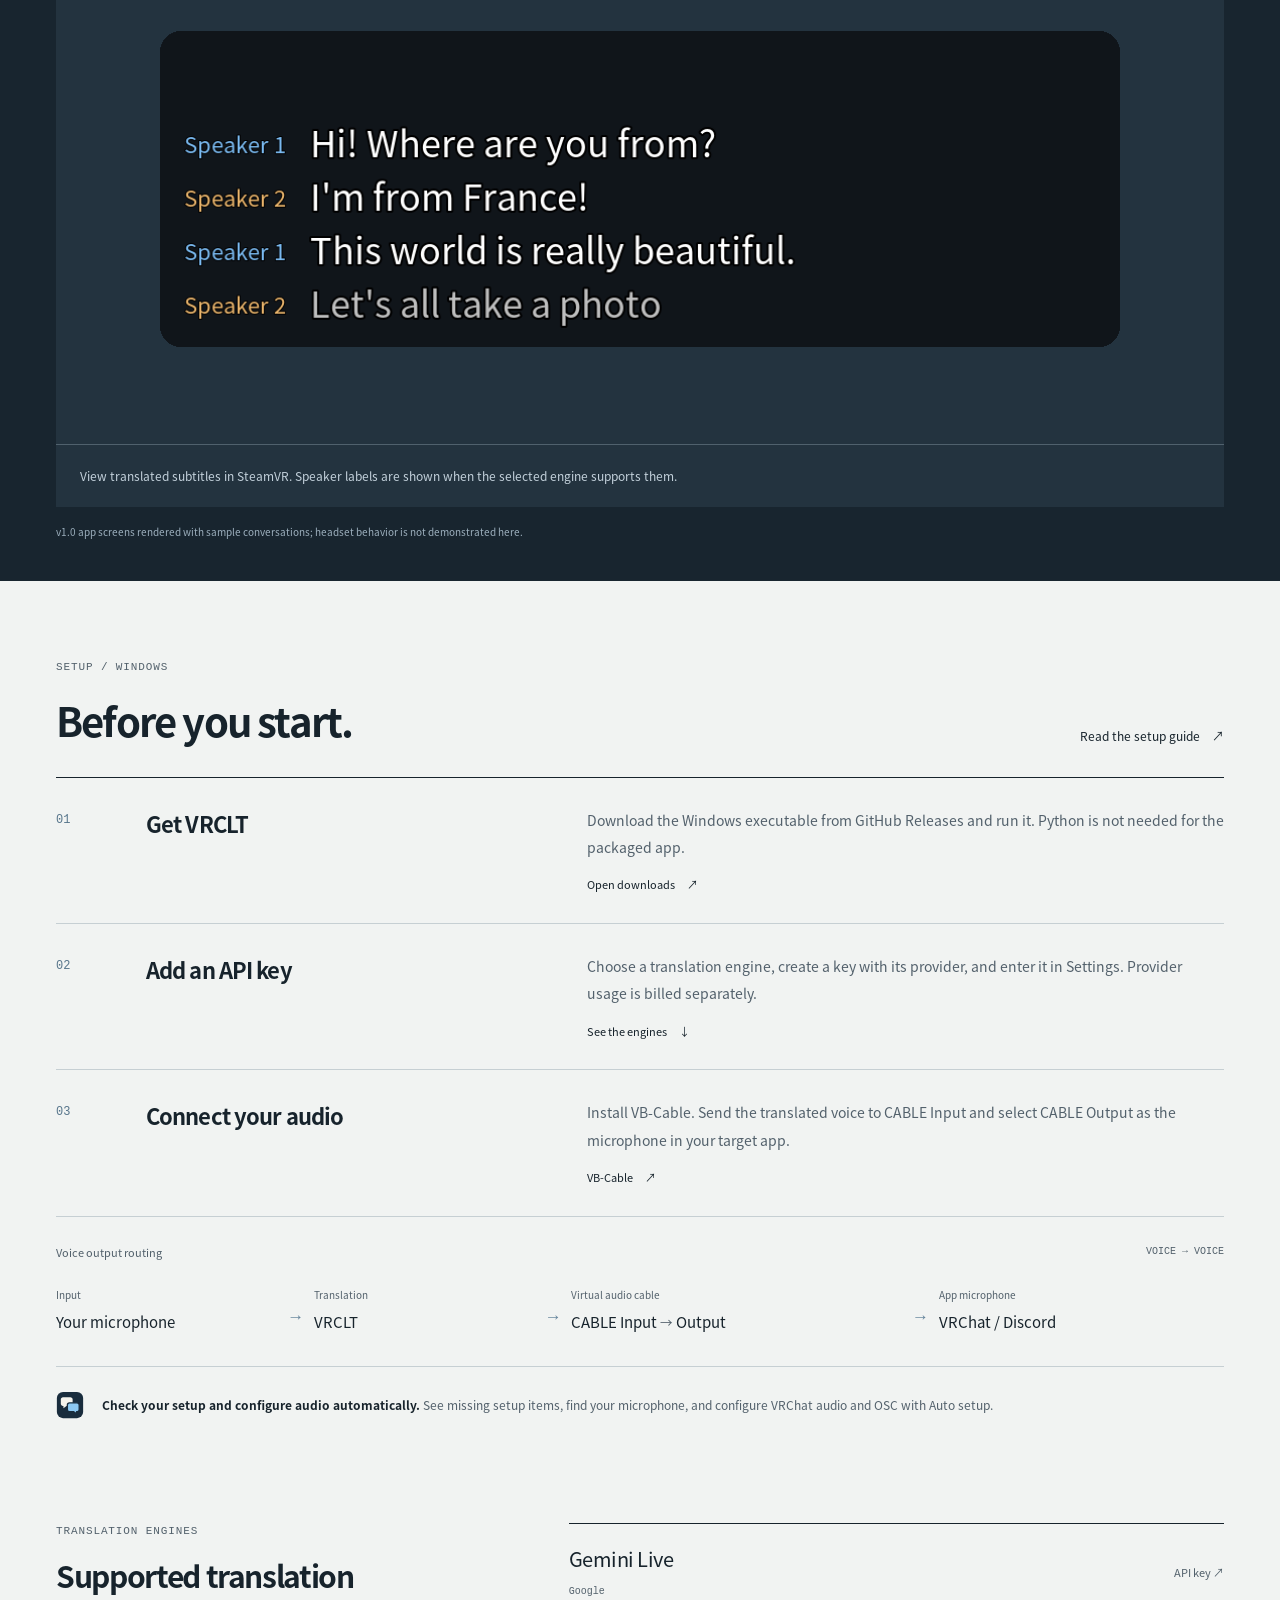
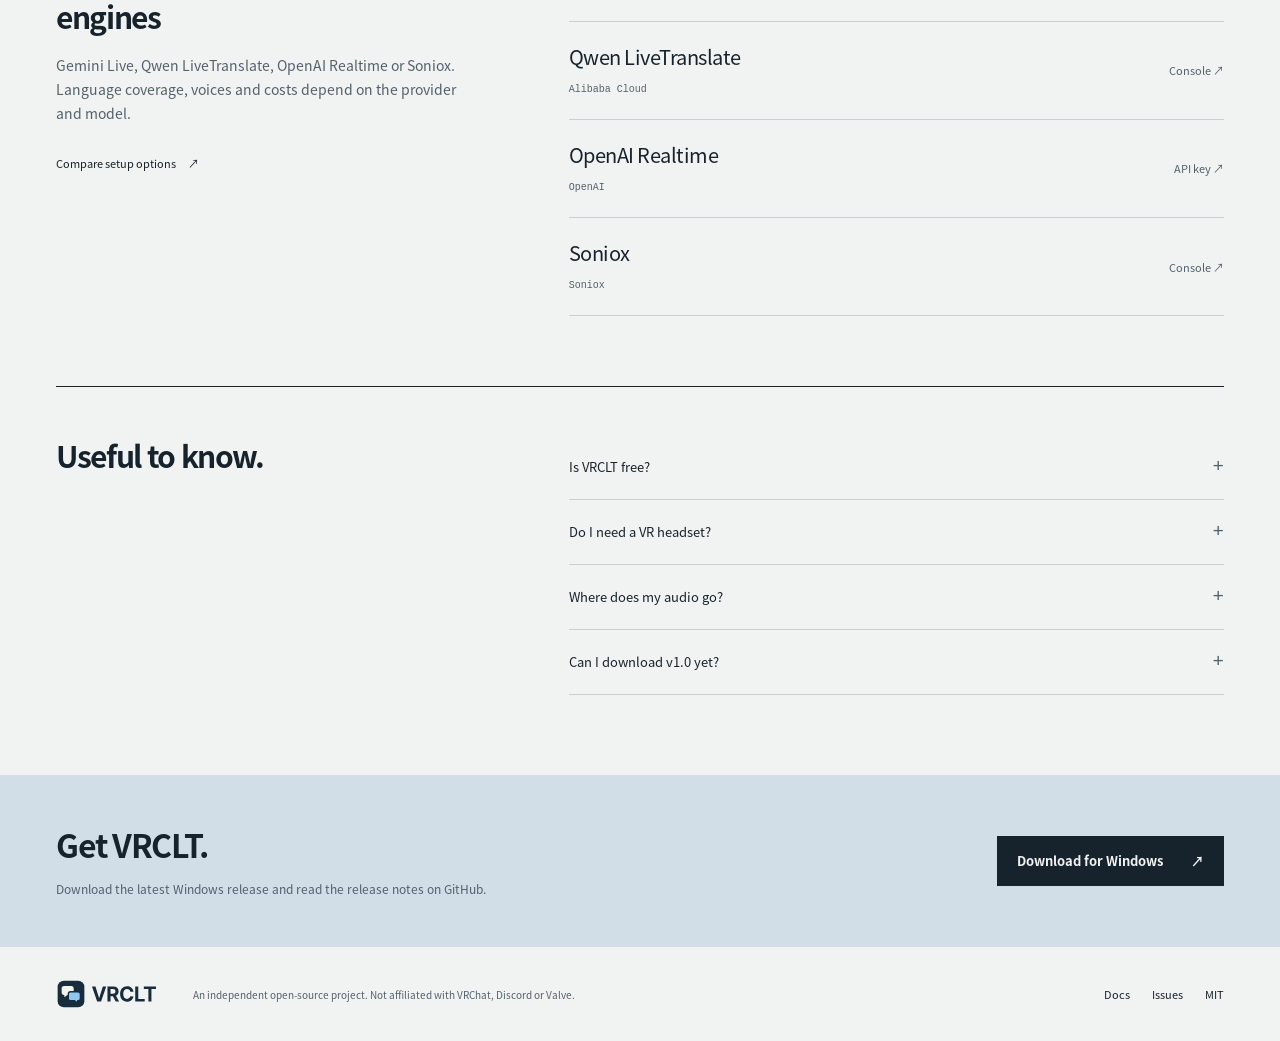
==== commit bfa347e3: "Announce the published VRCLT 1.0 release" ====
--- a/index.html
+++ b/index.html
@@ -1,5 +1,5 @@
 <!doctype html>
-<html lang="en" data-site-version="c0bae11df9ec" data-auto-language>
+<html lang="en" data-site-version="a600b4ed079e" data-auto-language>
 <head>
   <meta charset="utf-8">
   <meta name="viewport" content="width=device-width, initial-scale=1">
@@ -26,8 +26,8 @@
   <link rel="icon" href="./assets/icon.ico" sizes="any">
   <link rel="apple-touch-icon" href="./assets/apple-touch-icon.png">
   <script src="./locale.js?v=29fbffd200a1"></script>
-  <link rel="preload" href="./assets/vrclt-sans-bold.woff2?v=d900a5b36736" as="font" type="font/woff2" crossorigin>
-  <link rel="stylesheet" href="./styles.css?v=886ac7f614af">
+  <link rel="preload" href="./assets/vrclt-sans-bold.woff2?v=370e09e8eb16" as="font" type="font/woff2" crossorigin>
+  <link rel="stylesheet" href="./styles.css?v=5f632a9423f0">
   <script src="./app.js?v=c4bde2460b26" defer></script>
 </head>
 <body>
@@ -41,13 +41,13 @@
     </nav>
     <details class="language-menu" translate="no">
       <summary aria-label="Choose language"><svg class="language-globe" viewBox="0 0 24 24" width="18" height="18" fill="none" stroke="currentColor" stroke-width="1.5" aria-hidden="true"><circle cx="12" cy="12" r="9"/><path d="M3 12h18M12 3a18 18 0 0 0 0 18 18 18 0 0 0 0-18Z"/></svg>English<svg class="language-chevron" viewBox="0 0 16 16" width="16" height="16" fill="none" stroke="currentColor" stroke-width="1.5" stroke-linecap="round" stroke-linejoin="round" aria-hidden="true"><path d="m4 6 4 4 4-4"/></svg></summary>
-      <div class="language-links"><a href="./en/?v=c0bae11df9ec" data-language="en" lang="en" hreflang="en" aria-current="page">English</a><a href="./ko/?v=c0bae11df9ec" data-language="ko" lang="ko" hreflang="ko">한국어</a><a href="./ja/?v=c0bae11df9ec" data-language="ja" lang="ja" hreflang="ja">日本語</a><a href="./zh/?v=c0bae11df9ec" data-language="zh" lang="zh-Hans" hreflang="zh-Hans">简体中文</a><a href="./zh-hant/?v=c0bae11df9ec" data-language="zh-hant" lang="zh-Hant" hreflang="zh-Hant">繁體中文</a></div>
+      <div class="language-links"><a href="./en/?v=a600b4ed079e" data-language="en" lang="en" hreflang="en" aria-current="page">English</a><a href="./ko/?v=a600b4ed079e" data-language="ko" lang="ko" hreflang="ko">한국어</a><a href="./ja/?v=a600b4ed079e" data-language="ja" lang="ja" hreflang="ja">日本語</a><a href="./zh/?v=a600b4ed079e" data-language="zh" lang="zh-Hans" hreflang="zh-Hans">简体中文</a><a href="./zh-hant/?v=a600b4ed079e" data-language="zh-hant" lang="zh-Hant" hreflang="zh-Hant">繁體中文</a></div>
     </details>
   </header>
 
   <main id="main">
     <section class="hero wrap" aria-labelledby="hero-title">
-      <div class="hero-index"><p class="eyebrow" translate="no">VOICE TRANSLATION / LIVE SUBTITLES</p><p class="edition"><span class="status-dot" aria-hidden="true"></span>v1.0 <span>Preview</span></p></div>
+      <div class="hero-index"><p class="eyebrow" translate="no">VOICE TRANSLATION / LIVE SUBTITLES</p><p class="edition"><span class="status-dot" aria-hidden="true"></span>v1.0 <span>Released</span></p></div>
       <div class="hero-heading">
         <h1 id="hero-title">Real-time<br><span>voice translation</span></h1>
         <div class="hero-copy">
@@ -63,7 +63,7 @@
 
     <section class="cover wrap" aria-label="What VRCLT does">
       <figure class="cover-figure">
-        <div class="cover-label"><span translate="no">VRCLT / DESKTOP</span><span>v1.0 — Preview</span></div>
+        <div class="cover-label"><span translate="no">VRCLT / DESKTOP</span><span>v1.0 — Released</span></div>
         <div class="cover-stage"><img src="./assets/dashboard-en.png" alt="VRCLT desktop dashboard with translation, subtitles and microphone controls" width="1000" height="780" fetchpriority="high"></div>
         <figcaption><span class="figure-label" translate="no">WINDOWS</span>Translation, subtitles, languages and your microphone in one place.</figcaption>
       </figure>
@@ -74,7 +74,7 @@
       </div>
     </section>
 
-    <div class="release-note wrap" role="note"><span class="version-label">v1.0</span><p><strong>Version 1.0 is on the way.</strong> The screens on this page preview the next release. Downloads link to the latest published version.</p><a href="https://github.com/shgeum/VRCLT/releases">View releases <span aria-hidden="true">↗</span></a></div>
+    <div class="release-note wrap" role="note"><span class="version-label">v1.0</span><p><strong>Version 1.0 is available.</strong> Download the Windows executable and read the release notes on GitHub.</p><a href="https://github.com/shgeum/VRCLT/releases">View releases <span aria-hidden="true">↗</span></a></div>
 
     <section class="inside" id="inside" aria-labelledby="inside-title">
       <div class="wrap">
@@ -91,7 +91,7 @@
           <figure role="tabpanel" id="panel-wrist" aria-labelledby="tab-wrist" tabindex="0" hidden><div class="gallery-stage gallery-stage-wrist"><img src="./assets/vr-wrist-en.png" alt="VRCLT wrist menu with translation and subtitle controls" width="640" height="432" loading="lazy"></div><figcaption>Change languages and toggle translation without leaving VR.</figcaption></figure>
           <figure role="tabpanel" id="panel-steamvr" aria-labelledby="tab-steamvr" tabindex="0" hidden><div class="gallery-stage"><img src="./assets/vr-dashboard-en.png" alt="VRCLT SteamVR Dashboard settings" width="1024" height="950" loading="lazy"></div><figcaption>Languages, audio devices and panel settings inside the SteamVR Dashboard.</figcaption></figure>
         </div>
-        <p class="gallery-note">v1.0 preview. Actual app screens rendered with sample conversations; headset behavior is not demonstrated here.</p>
+        <p class="gallery-note">v1.0 app screens rendered with sample conversations; headset behavior is not demonstrated here.</p>
         <noscript><p>JavaScript is off. All screenshots are shown below.</p><style>.gallery-tabs{display:none}.gallery [hidden]{display:block!important}</style></noscript>
       </div>
     </section>
@@ -112,7 +112,7 @@
           <li><span>App microphone</span><strong translate="no">VRChat / Discord</strong></li>
         </ol>
       </figure>
-      <aside class="setup-note"><img src="./assets/icon.svg" width="36" height="36" alt=""><p><strong>Coming in v1.0: setup check.</strong> See missing setup items, find your microphone, and configure VRChat audio and OSC with Auto setup.</p></aside>
+      <aside class="setup-note"><img src="./assets/icon.svg" width="36" height="36" alt=""><p><strong>Check your setup and configure audio automatically.</strong> See missing setup items, find your microphone, and configure VRChat audio and OSC with Auto setup.</p></aside>
     </section>
 
     <section class="engine-section wrap" id="engines" aria-labelledby="engines-title">
@@ -129,10 +129,10 @@
       <details><summary>Is VRCLT free?<span aria-hidden="true">+</span></summary><p>The app is open source under the MIT license. Translation uses your own provider API key, and that provider may charge for usage. Check its rates and balance before starting.</p></details>
       <details><summary>Do I need a VR headset?<span aria-hidden="true">+</span></summary><p>No. You can use voice translation and desktop subtitles on Windows without a headset. SteamVR is needed for the VR overlays and wrist menu.</p></details>
       <details><summary>Where does my audio go?<span aria-hidden="true">+</span></summary><p>The app sends audio to the translation provider you select. Your API key and settings are saved locally on your PC. Read the selected provider&#x27;s data policies before use.</p></details>
-      <details><summary>Can I download v1.0 yet?<span aria-hidden="true">+</span></summary><p>Not yet. This page previews v1.0. The download buttons open the latest published GitHub release; the new setup check and updated branding will arrive with v1.0.</p></details>
+      <details><summary>Can I download v1.0 yet?<span aria-hidden="true">+</span></summary><p>Yes. The Windows executable for v1.0 is available on GitHub. It includes setup checks, automatic audio configuration and a Simple view. The download buttons open the latest public release.</p></details>
     </div></section>
 
-    <section class="closing"><div class="wrap"><div><h2>Get VRCLT.</h2><p>The latest public release is available on GitHub. v1.0 is in preparation.</p></div><a class="button button-light" href="https://github.com/shgeum/VRCLT/releases/latest">Download for Windows <span aria-hidden="true">↗</span></a></div></section>
+    <section class="closing"><div class="wrap"><div><h2>Get VRCLT.</h2><p>Download the latest Windows release and read the release notes on GitHub.</p></div><a class="button button-light" href="https://github.com/shgeum/VRCLT/releases/latest">Download for Windows <span aria-hidden="true">↗</span></a></div></section>
   </main>
 
   <footer class="site-footer wrap"><a class="brand" href="./"><img src="./assets/logo-light.svg" width="119" height="35" alt="VRCLT"></a><p>An independent open-source project. Not affiliated with VRChat, Discord or Valve.</p><div><a href="https://github.com/shgeum/VRCLT/blob/main/README.md">Docs</a><a href="https://github.com/shgeum/VRCLT/issues">Issues</a><a href="https://github.com/shgeum/VRCLT/blob/main/LICENSE">MIT</a></div></footer>
--- a/styles.css
+++ b/styles.css
@@ -1,5 +1,5 @@
-@font-face{font-family:VRCLT Sans;src:url('./assets/vrclt-sans-regular.woff2?v=a4fa6a1a3f07') format('woff2');font-style:normal;font-weight:400;font-display:swap}
-@font-face{font-family:VRCLT Sans;src:url('./assets/vrclt-sans-bold.woff2?v=d900a5b36736') format('woff2');font-style:normal;font-weight:700;font-display:swap}
+@font-face{font-family:VRCLT Sans;src:url('./assets/vrclt-sans-regular.woff2?v=c2544d795061') format('woff2');font-style:normal;font-weight:400;font-display:swap}
+@font-face{font-family:VRCLT Sans;src:url('./assets/vrclt-sans-bold.woff2?v=370e09e8eb16') format('woff2');font-style:normal;font-weight:700;font-display:swap}
 :root{--paper:#f1f3f2;--ink:#17232c;--muted:#53616c;--line:#c6cfd3;--blue:#8cc8f2;--cover:#d1dee7;--dark:#18252f;--body:'VRCLT Sans','Malgun Gothic',sans-serif;--display:'VRCLT Sans',sans-serif;--mono:'Cascadia Code',Consolas,monospace;color:var(--ink);background:var(--paper);font-family:var(--body);font-size:16px;line-height:1.7;font-synthesis:none}
 *{box-sizing:border-box}html{scroll-behavior:smooth;scroll-padding-top:28px}body{margin:0}a{color:inherit;text-decoration:none}button,summary{font:inherit}button{color:inherit}img{display:block;max-width:100%;height:auto}button,a,summary{-webkit-tap-highlight-color:transparent;touch-action:manipulation}a:focus-visible,button:focus-visible,summary:focus-visible,[tabindex]:focus-visible{outline:3px solid #367eb1;outline-offset:5px}p,h1,h2,h3,figure{margin:0}[hidden]{display:none!important}.wrap{width:min(1280px,calc(100% - 112px));margin-inline:auto}.skip-link{position:fixed;left:20px;top:-100px;z-index:50;background:var(--ink);color:white;padding:10px 20px}.skip-link:focus{top:12px}
 .site-header{height:98px;display:flex;align-items:center;gap:40px;border-bottom:1px solid var(--ink)}.brand{flex:none}.site-header .brand img{width:136px}.site-header nav{display:flex;gap:32px;align-items:center;margin-left:auto;font-size:13px}.site-header nav a:hover,.text-link:hover{color:#17699f}.language-menu{position:relative;font-size:12px;flex:none}.language-menu summary{list-style:none;display:flex;align-items:center;gap:8px;cursor:pointer;min-height:44px}.language-menu summary::-webkit-details-marker{display:none}.language-menu summary svg{display:block;flex:none}.language-chevron{transition:transform .15s}.language-menu[open] .language-chevron{transform:rotate(180deg)}.language-links{position:absolute;z-index:10;right:0;top:48px;background:var(--paper);border:1px solid var(--ink);padding:8px;min-width:140px}.language-links a{display:block;padding:8px 13px}.language-links a:hover,.language-links a[aria-current]{background:var(--cover)}
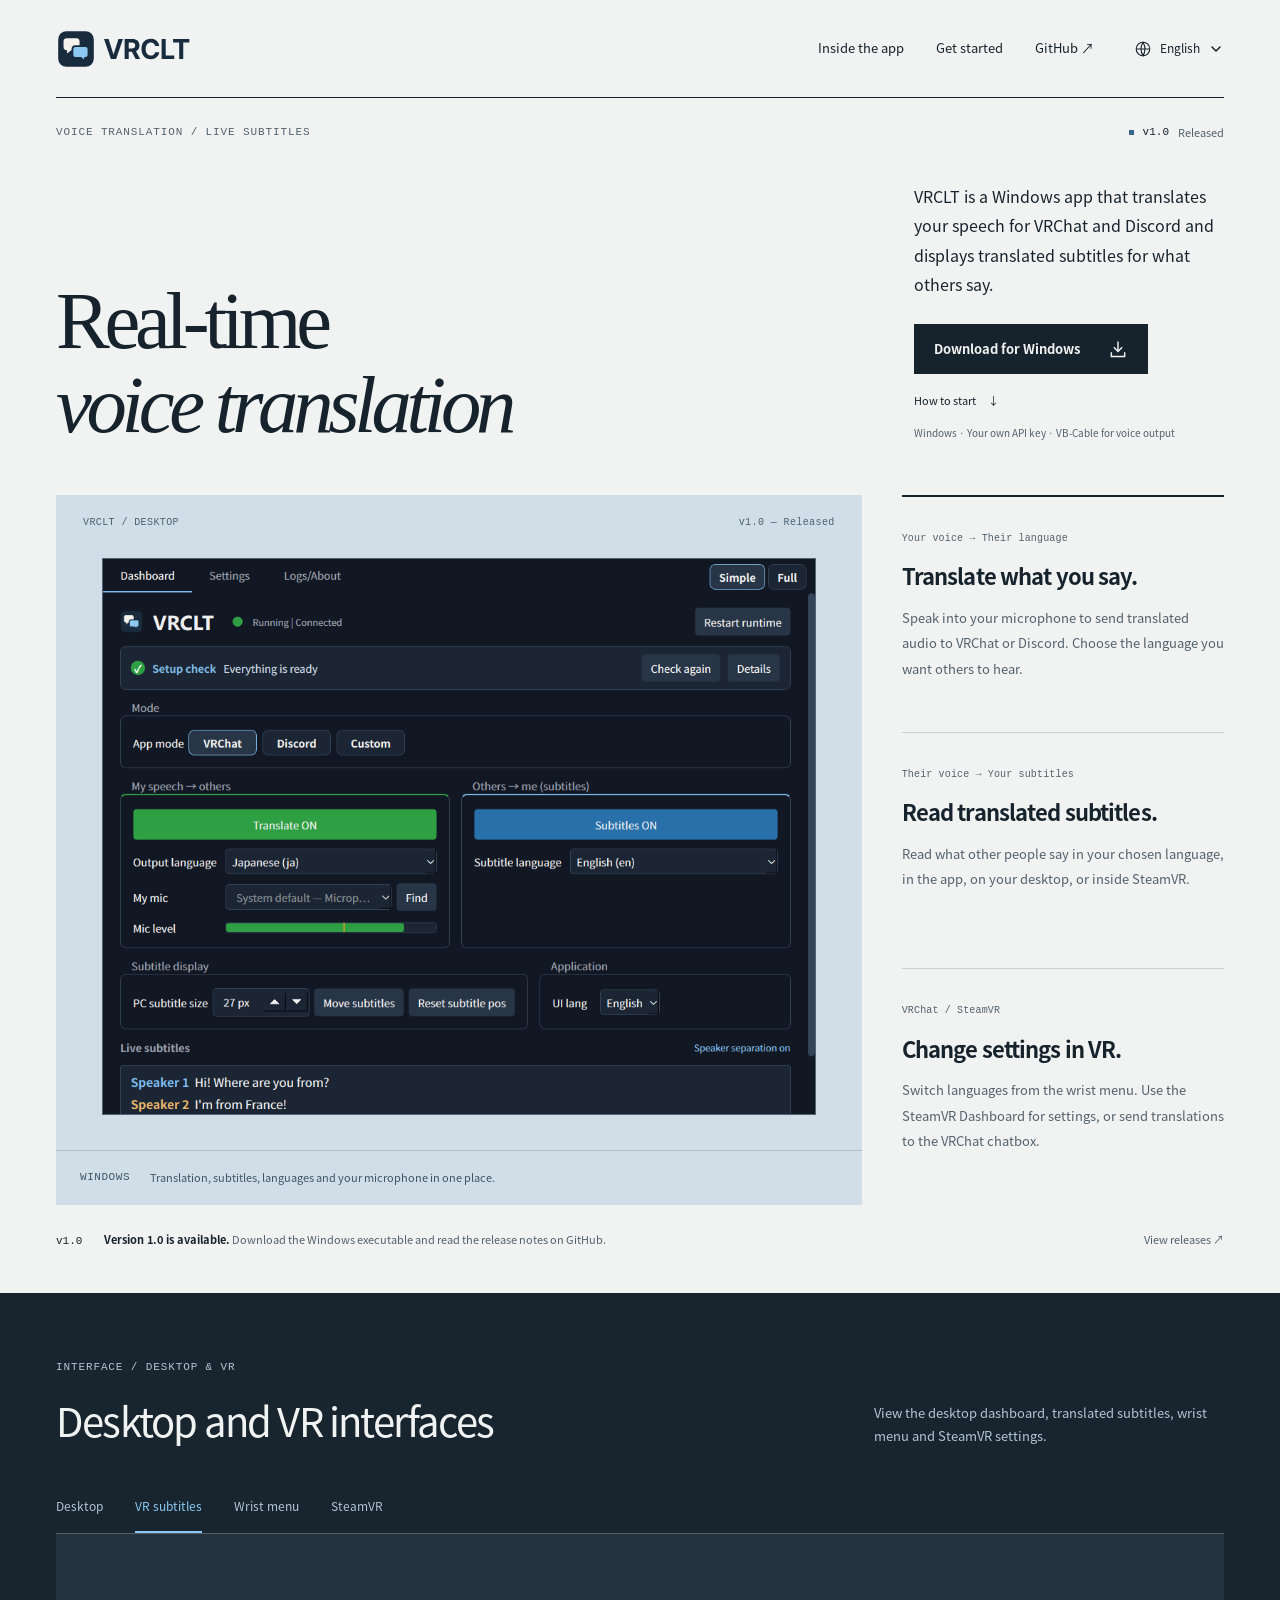
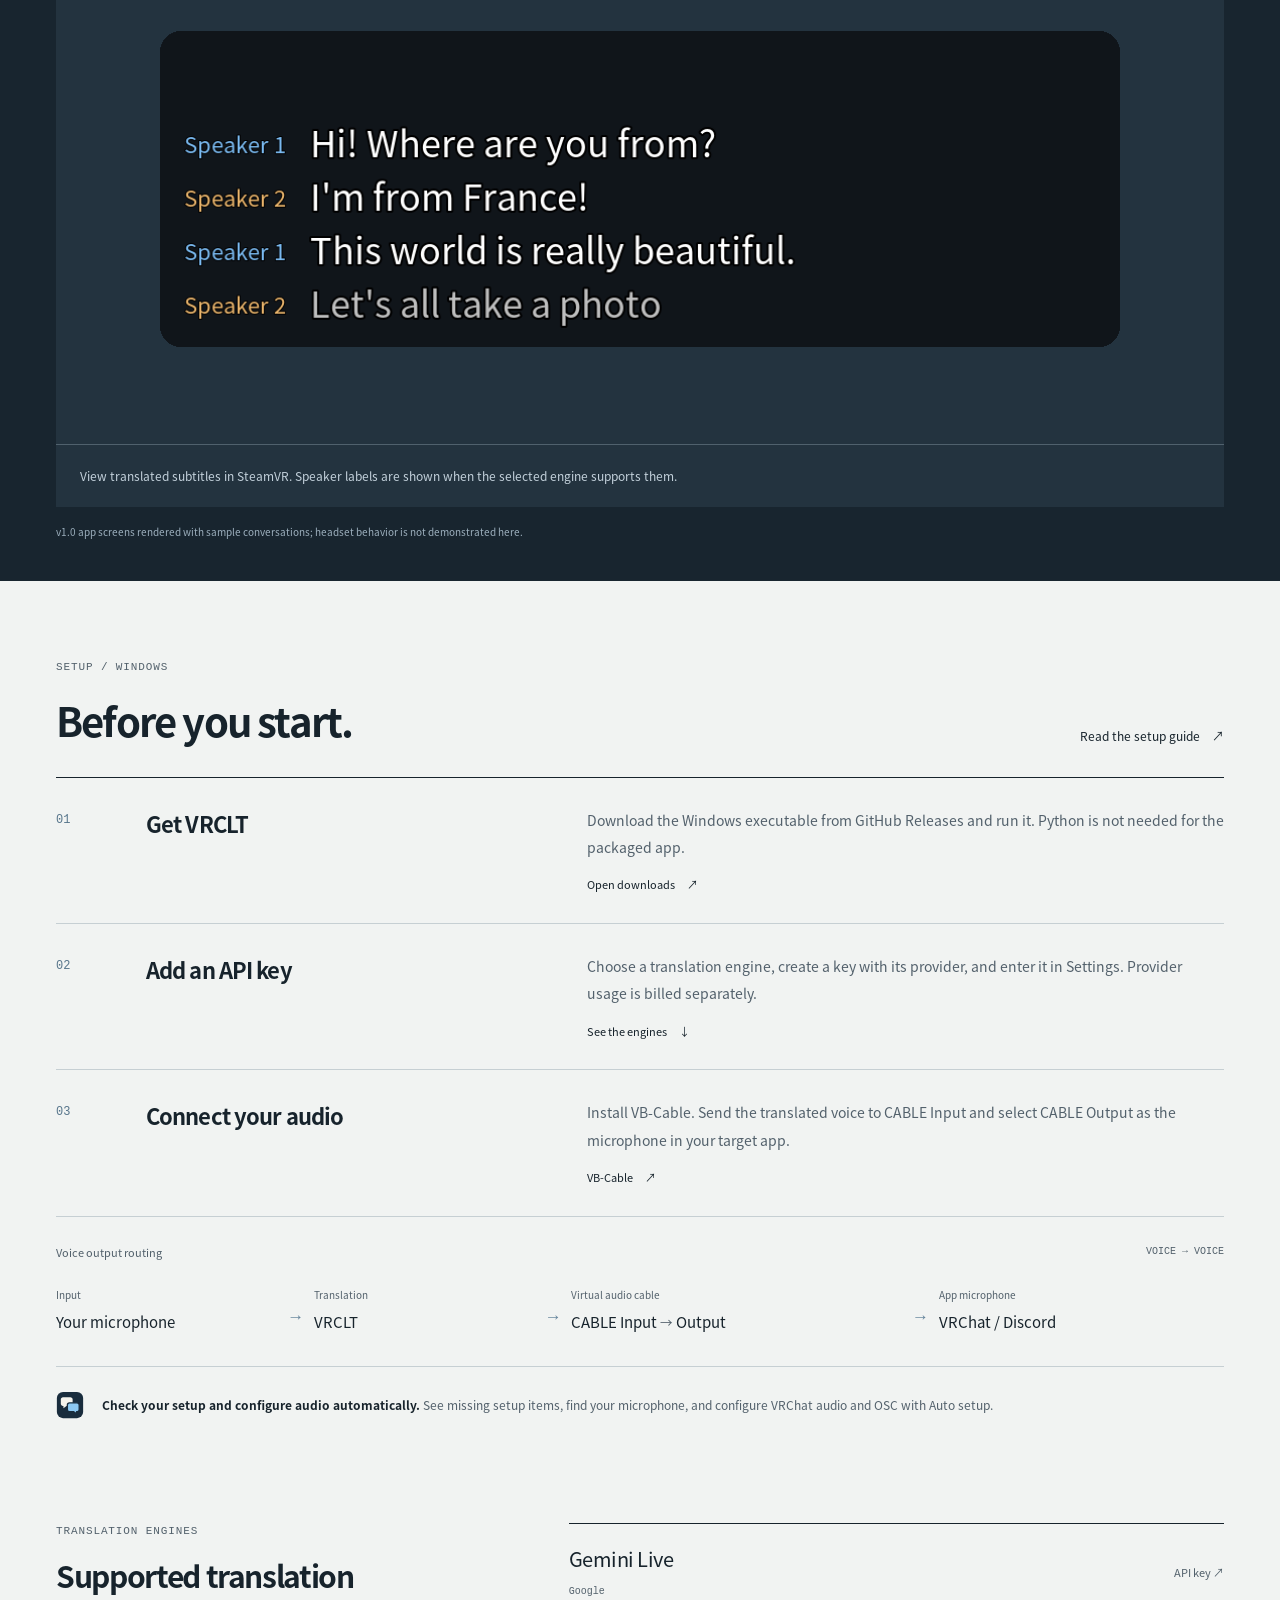
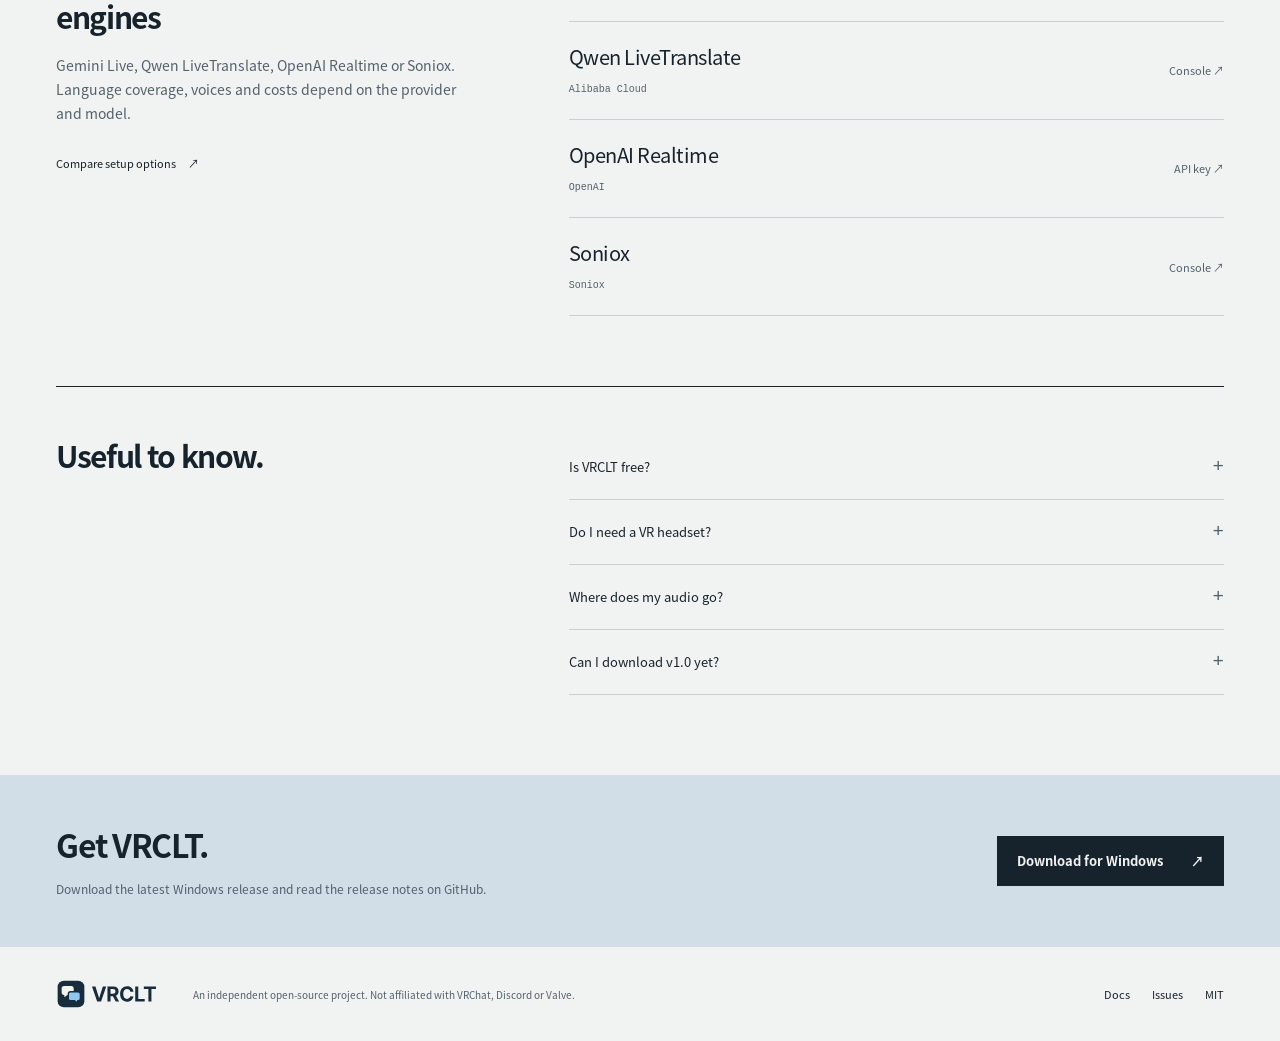
==== commit 4913e725: "Deploy VRCLT/VRCLT@e0e97fa chore: move to the VRCLT organization; publish the site on merge (#10)" ====
--- a/index.html
+++ b/index.html
@@ -1,5 +1,5 @@
 <!doctype html>
-<html lang="en" data-site-version="a600b4ed079e" data-auto-language>
+<html lang="en" data-site-version="7145c5cfd929" data-auto-language>
 <head>
   <meta charset="utf-8">
   <meta name="viewport" content="width=device-width, initial-scale=1">
@@ -26,8 +26,8 @@
   <link rel="icon" href="./assets/icon.ico" sizes="any">
   <link rel="apple-touch-icon" href="./assets/apple-touch-icon.png">
   <script src="./locale.js?v=29fbffd200a1"></script>
-  <link rel="preload" href="./assets/vrclt-sans-bold.woff2?v=370e09e8eb16" as="font" type="font/woff2" crossorigin>
-  <link rel="stylesheet" href="./styles.css?v=5f632a9423f0">
+  <link rel="preload" href="./assets/vrclt-sans-bold.woff2?v=99ffa54fb025" as="font" type="font/woff2" crossorigin>
+  <link rel="stylesheet" href="./styles.css?v=3b4553d8d872">
   <script src="./app.js?v=c4bde2460b26" defer></script>
 </head>
 <body>
@@ -37,11 +37,11 @@
     <nav aria-label="Main navigation">
       <a href="#inside">Inside the app</a>
       <a href="#start">Get started</a>
-      <a href="https://github.com/shgeum/VRCLT">GitHub <span aria-hidden="true">↗</span></a>
+      <a href="https://github.com/VRCLT/VRCLT">GitHub <span aria-hidden="true">↗</span></a>
     </nav>
     <details class="language-menu" translate="no">
       <summary aria-label="Choose language"><svg class="language-globe" viewBox="0 0 24 24" width="18" height="18" fill="none" stroke="currentColor" stroke-width="1.5" aria-hidden="true"><circle cx="12" cy="12" r="9"/><path d="M3 12h18M12 3a18 18 0 0 0 0 18 18 18 0 0 0 0-18Z"/></svg>English<svg class="language-chevron" viewBox="0 0 16 16" width="16" height="16" fill="none" stroke="currentColor" stroke-width="1.5" stroke-linecap="round" stroke-linejoin="round" aria-hidden="true"><path d="m4 6 4 4 4-4"/></svg></summary>
-      <div class="language-links"><a href="./en/?v=a600b4ed079e" data-language="en" lang="en" hreflang="en" aria-current="page">English</a><a href="./ko/?v=a600b4ed079e" data-language="ko" lang="ko" hreflang="ko">한국어</a><a href="./ja/?v=a600b4ed079e" data-language="ja" lang="ja" hreflang="ja">日本語</a><a href="./zh/?v=a600b4ed079e" data-language="zh" lang="zh-Hans" hreflang="zh-Hans">简体中文</a><a href="./zh-hant/?v=a600b4ed079e" data-language="zh-hant" lang="zh-Hant" hreflang="zh-Hant">繁體中文</a></div>
+      <div class="language-links"><a href="./en/?v=7145c5cfd929" data-language="en" lang="en" hreflang="en" aria-current="page">English</a><a href="./ko/?v=7145c5cfd929" data-language="ko" lang="ko" hreflang="ko">한국어</a><a href="./ja/?v=7145c5cfd929" data-language="ja" lang="ja" hreflang="ja">日本語</a><a href="./zh/?v=7145c5cfd929" data-language="zh" lang="zh-Hans" hreflang="zh-Hans">简体中文</a><a href="./zh-hant/?v=7145c5cfd929" data-language="zh-hant" lang="zh-Hant" hreflang="zh-Hant">繁體中文</a></div>
     </details>
   </header>
 
@@ -53,7 +53,7 @@
         <div class="hero-copy">
         <p class="hero-description">VRCLT is a Windows app that translates your speech for VRChat and Discord and displays translated subtitles for what others say.</p>
         <div class="hero-actions">
-          <a class="button button-primary" href="https://github.com/shgeum/VRCLT/releases/latest">Download for Windows<svg viewBox="0 0 24 24" width="20" height="20" fill="none" stroke="currentColor" stroke-width="1.7" aria-hidden="true"><path d="M12 3v12m-5-5 5 5 5-5M4 16v5h16v-5"/></svg></a>
+          <a class="button button-primary" href="https://github.com/VRCLT/VRCLT/releases/latest">Download for Windows<svg viewBox="0 0 24 24" width="20" height="20" fill="none" stroke="currentColor" stroke-width="1.7" aria-hidden="true"><path d="M12 3v12m-5-5 5 5 5-5M4 16v5h16v-5"/></svg></a>
           <a class="text-link" href="#start">How to start <span aria-hidden="true">↓</span></a>
         </div>
         <p class="requirements">Windows · Your own API key · VB-Cable for voice output</p>
@@ -74,7 +74,7 @@
       </div>
     </section>
 
-    <div class="release-note wrap" role="note"><span class="version-label">v1.0</span><p><strong>Version 1.0 is available.</strong> Download the Windows executable and read the release notes on GitHub.</p><a href="https://github.com/shgeum/VRCLT/releases">View releases <span aria-hidden="true">↗</span></a></div>
+    <div class="release-note wrap" role="note"><span class="version-label">v1.0</span><p><strong>Version 1.0 is available.</strong> Download the Windows executable and read the release notes on GitHub.</p><a href="https://github.com/VRCLT/VRCLT/releases">View releases <span aria-hidden="true">↗</span></a></div>
 
     <section class="inside" id="inside" aria-labelledby="inside-title">
       <div class="wrap">
@@ -97,9 +97,9 @@
     </section>
 
     <section class="start wrap" id="start" aria-labelledby="start-title">
-      <div class="section-heading"><div><p class="eyebrow">Setup / Windows</p><h2 id="start-title">Before you start.</h2></div><a class="text-link" href="https://github.com/shgeum/VRCLT/blob/main/README.md">Read the setup guide <span aria-hidden="true">↗</span></a></div>
+      <div class="section-heading"><div><p class="eyebrow">Setup / Windows</p><h2 id="start-title">Before you start.</h2></div><a class="text-link" href="https://github.com/VRCLT/VRCLT/blob/main/README.md">Read the setup guide <span aria-hidden="true">↗</span></a></div>
       <ol class="steps">
-        <li><h3>Get VRCLT</h3><p>Download the Windows executable from GitHub Releases and run it. Python is not needed for the packaged app.</p><a class="text-link" href="https://github.com/shgeum/VRCLT/releases/latest">Open downloads <span aria-hidden="true">↗</span></a></li>
+        <li><h3>Get VRCLT</h3><p>Download the Windows executable from GitHub Releases and run it. Python is not needed for the packaged app.</p><a class="text-link" href="https://github.com/VRCLT/VRCLT/releases/latest">Open downloads <span aria-hidden="true">↗</span></a></li>
         <li><h3>Add an API key</h3><p>Choose a translation engine, create a key with its provider, and enter it in Settings. Provider usage is billed separately.</p><a class="text-link" href="#engines">See the engines <span aria-hidden="true">↓</span></a></li>
         <li><h3>Connect your audio</h3><p>Install VB-Cable. Send the translated voice to CABLE Input and select CABLE Output as the microphone in your target app.</p><a class="text-link" href="https://vb-audio.com/Cable/">VB-Cable <span aria-hidden="true">↗</span></a></li>
       </ol>
@@ -116,7 +116,7 @@
     </section>
 
     <section class="engine-section wrap" id="engines" aria-labelledby="engines-title">
-      <div class="engine-intro"><p class="eyebrow">Translation engines</p><h2 id="engines-title">Supported translation engines</h2><p>Gemini Live, Qwen LiveTranslate, OpenAI Realtime or Soniox. Language coverage, voices and costs depend on the provider and model.</p><a class="text-link" href="https://github.com/shgeum/VRCLT/blob/main/README.md">Compare setup options <span aria-hidden="true">↗</span></a></div>
+      <div class="engine-intro"><p class="eyebrow">Translation engines</p><h2 id="engines-title">Supported translation engines</h2><p>Gemini Live, Qwen LiveTranslate, OpenAI Realtime or Soniox. Language coverage, voices and costs depend on the provider and model.</p><a class="text-link" href="https://github.com/VRCLT/VRCLT/blob/main/README.md">Compare setup options <span aria-hidden="true">↗</span></a></div>
       <div class="engine-list">
         <a href="https://aistudio.google.com/apikey"><span><strong>Gemini Live</strong><small>Google</small></span><span>API key ↗</span></a>
         <a href="https://www.alibabacloud.com/product/modelstudio"><span><strong>Qwen LiveTranslate</strong><small>Alibaba Cloud</small></span><span>Console ↗</span></a>
@@ -132,9 +132,9 @@
       <details><summary>Can I download v1.0 yet?<span aria-hidden="true">+</span></summary><p>Yes. The Windows executable for v1.0 is available on GitHub. It includes setup checks, automatic audio configuration and a Simple view. The download buttons open the latest public release.</p></details>
     </div></section>
 
-    <section class="closing"><div class="wrap"><div><h2>Get VRCLT.</h2><p>Download the latest Windows release and read the release notes on GitHub.</p></div><a class="button button-light" href="https://github.com/shgeum/VRCLT/releases/latest">Download for Windows <span aria-hidden="true">↗</span></a></div></section>
+    <section class="closing"><div class="wrap"><div><h2>Get VRCLT.</h2><p>Download the latest Windows release and read the release notes on GitHub.</p></div><a class="button button-light" href="https://github.com/VRCLT/VRCLT/releases/latest">Download for Windows <span aria-hidden="true">↗</span></a></div></section>
   </main>
 
-  <footer class="site-footer wrap"><a class="brand" href="./"><img src="./assets/logo-light.svg" width="119" height="35" alt="VRCLT"></a><p>An independent open-source project. Not affiliated with VRChat, Discord or Valve.</p><div><a href="https://github.com/shgeum/VRCLT/blob/main/README.md">Docs</a><a href="https://github.com/shgeum/VRCLT/issues">Issues</a><a href="https://github.com/shgeum/VRCLT/blob/main/LICENSE">MIT</a></div></footer>
+  <footer class="site-footer wrap"><a class="brand" href="./"><img src="./assets/logo-light.svg" width="119" height="35" alt="VRCLT"></a><p>An independent open-source project. Not affiliated with VRChat, Discord or Valve.</p><div><a href="https://github.com/VRCLT/VRCLT/blob/main/README.md">Docs</a><a href="https://github.com/VRCLT/VRCLT/issues">Issues</a><a href="https://github.com/VRCLT/VRCLT/blob/main/LICENSE">MIT</a></div></footer>
 </body>
 </html>
--- a/styles.css
+++ b/styles.css
@@ -1,5 +1,5 @@
-@font-face{font-family:VRCLT Sans;src:url('./assets/vrclt-sans-regular.woff2?v=c2544d795061') format('woff2');font-style:normal;font-weight:400;font-display:swap}
-@font-face{font-family:VRCLT Sans;src:url('./assets/vrclt-sans-bold.woff2?v=370e09e8eb16') format('woff2');font-style:normal;font-weight:700;font-display:swap}
+@font-face{font-family:VRCLT Sans;src:url('./assets/vrclt-sans-regular.woff2?v=acc6d4834fc1') format('woff2');font-style:normal;font-weight:400;font-display:swap}
+@font-face{font-family:VRCLT Sans;src:url('./assets/vrclt-sans-bold.woff2?v=99ffa54fb025') format('woff2');font-style:normal;font-weight:700;font-display:swap}
 :root{--paper:#f1f3f2;--ink:#17232c;--muted:#53616c;--line:#c6cfd3;--blue:#8cc8f2;--cover:#d1dee7;--dark:#18252f;--body:'VRCLT Sans','Malgun Gothic',sans-serif;--display:'VRCLT Sans',sans-serif;--mono:'Cascadia Code',Consolas,monospace;color:var(--ink);background:var(--paper);font-family:var(--body);font-size:16px;line-height:1.7;font-synthesis:none}
 *{box-sizing:border-box}html{scroll-behavior:smooth;scroll-padding-top:28px}body{margin:0}a{color:inherit;text-decoration:none}button,summary{font:inherit}button{color:inherit}img{display:block;max-width:100%;height:auto}button,a,summary{-webkit-tap-highlight-color:transparent;touch-action:manipulation}a:focus-visible,button:focus-visible,summary:focus-visible,[tabindex]:focus-visible{outline:3px solid #367eb1;outline-offset:5px}p,h1,h2,h3,figure{margin:0}[hidden]{display:none!important}.wrap{width:min(1280px,calc(100% - 112px));margin-inline:auto}.skip-link{position:fixed;left:20px;top:-100px;z-index:50;background:var(--ink);color:white;padding:10px 20px}.skip-link:focus{top:12px}
 .site-header{height:98px;display:flex;align-items:center;gap:40px;border-bottom:1px solid var(--ink)}.brand{flex:none}.site-header .brand img{width:136px}.site-header nav{display:flex;gap:32px;align-items:center;margin-left:auto;font-size:13px}.site-header nav a:hover,.text-link:hover{color:#17699f}.language-menu{position:relative;font-size:12px;flex:none}.language-menu summary{list-style:none;display:flex;align-items:center;gap:8px;cursor:pointer;min-height:44px}.language-menu summary::-webkit-details-marker{display:none}.language-menu summary svg{display:block;flex:none}.language-chevron{transition:transform .15s}.language-menu[open] .language-chevron{transform:rotate(180deg)}.language-links{position:absolute;z-index:10;right:0;top:48px;background:var(--paper);border:1px solid var(--ink);padding:8px;min-width:140px}.language-links a{display:block;padding:8px 13px}.language-links a:hover,.language-links a[aria-current]{background:var(--cover)}
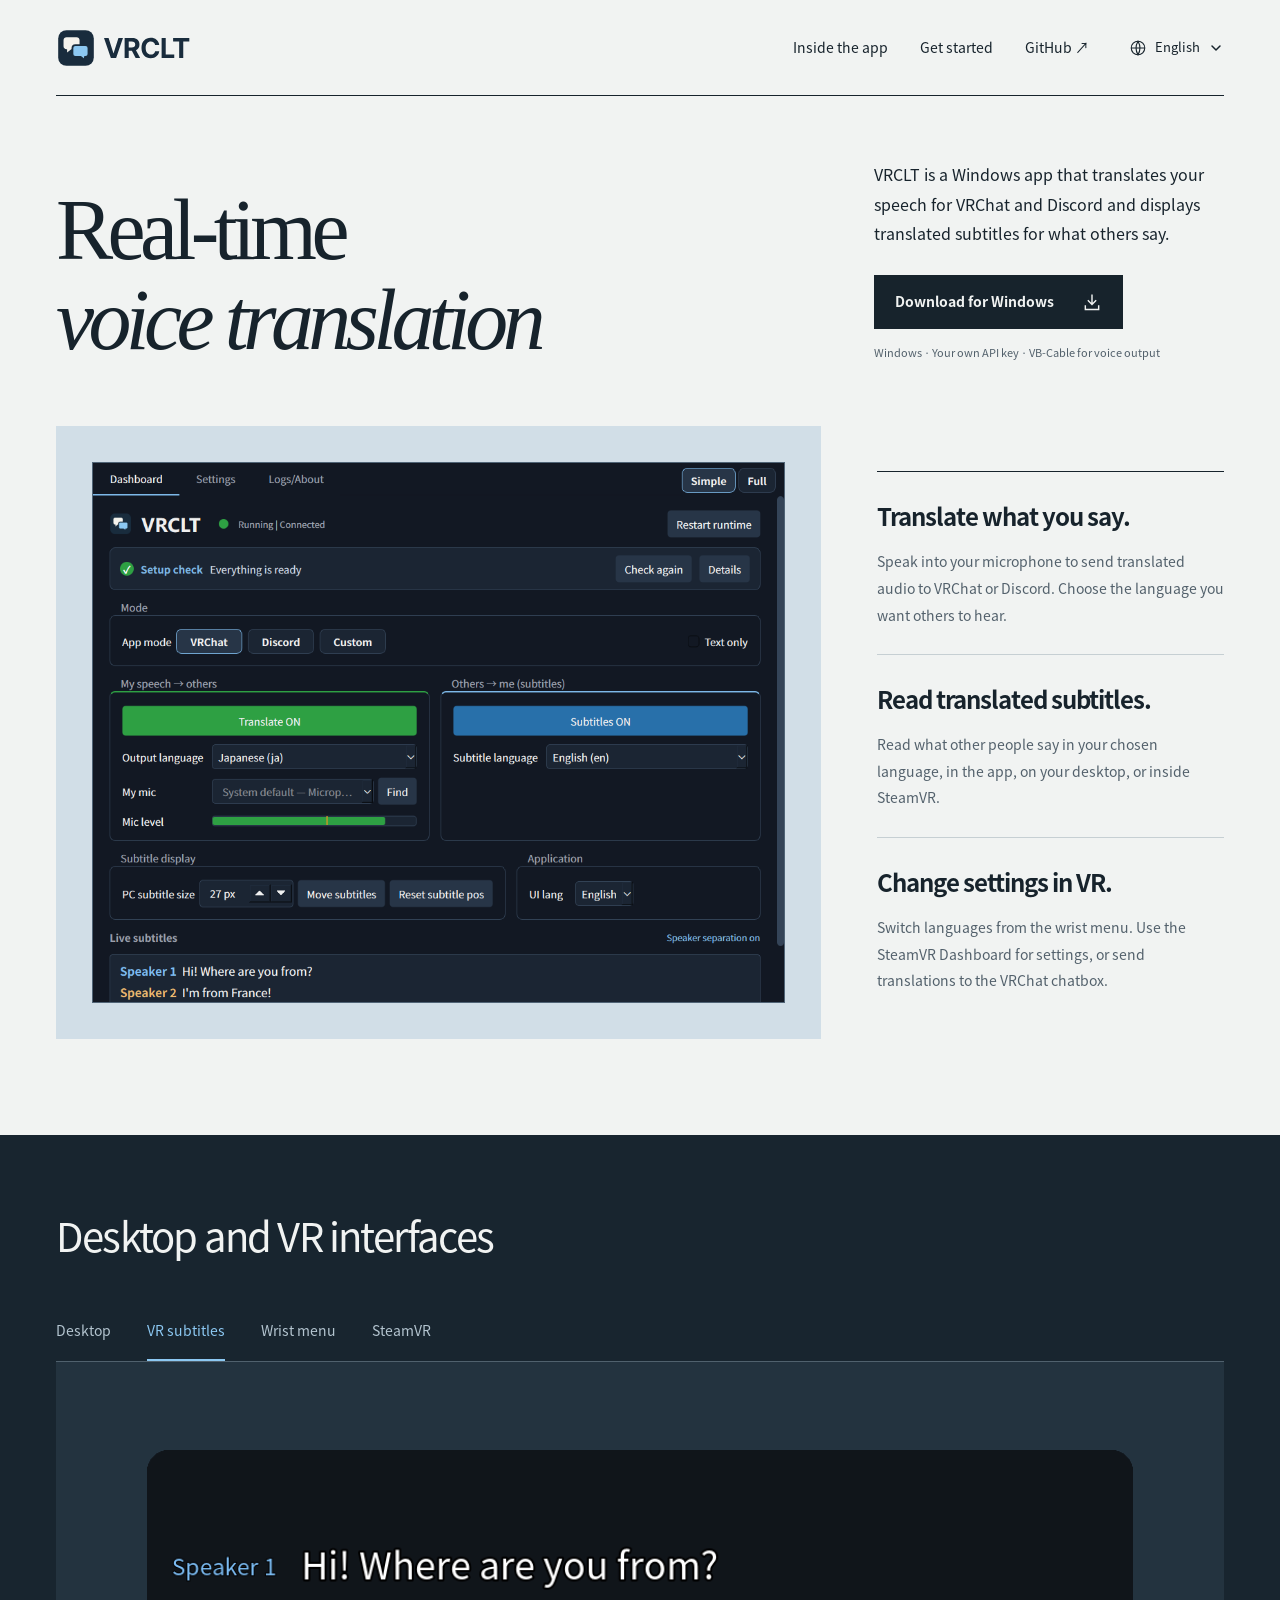
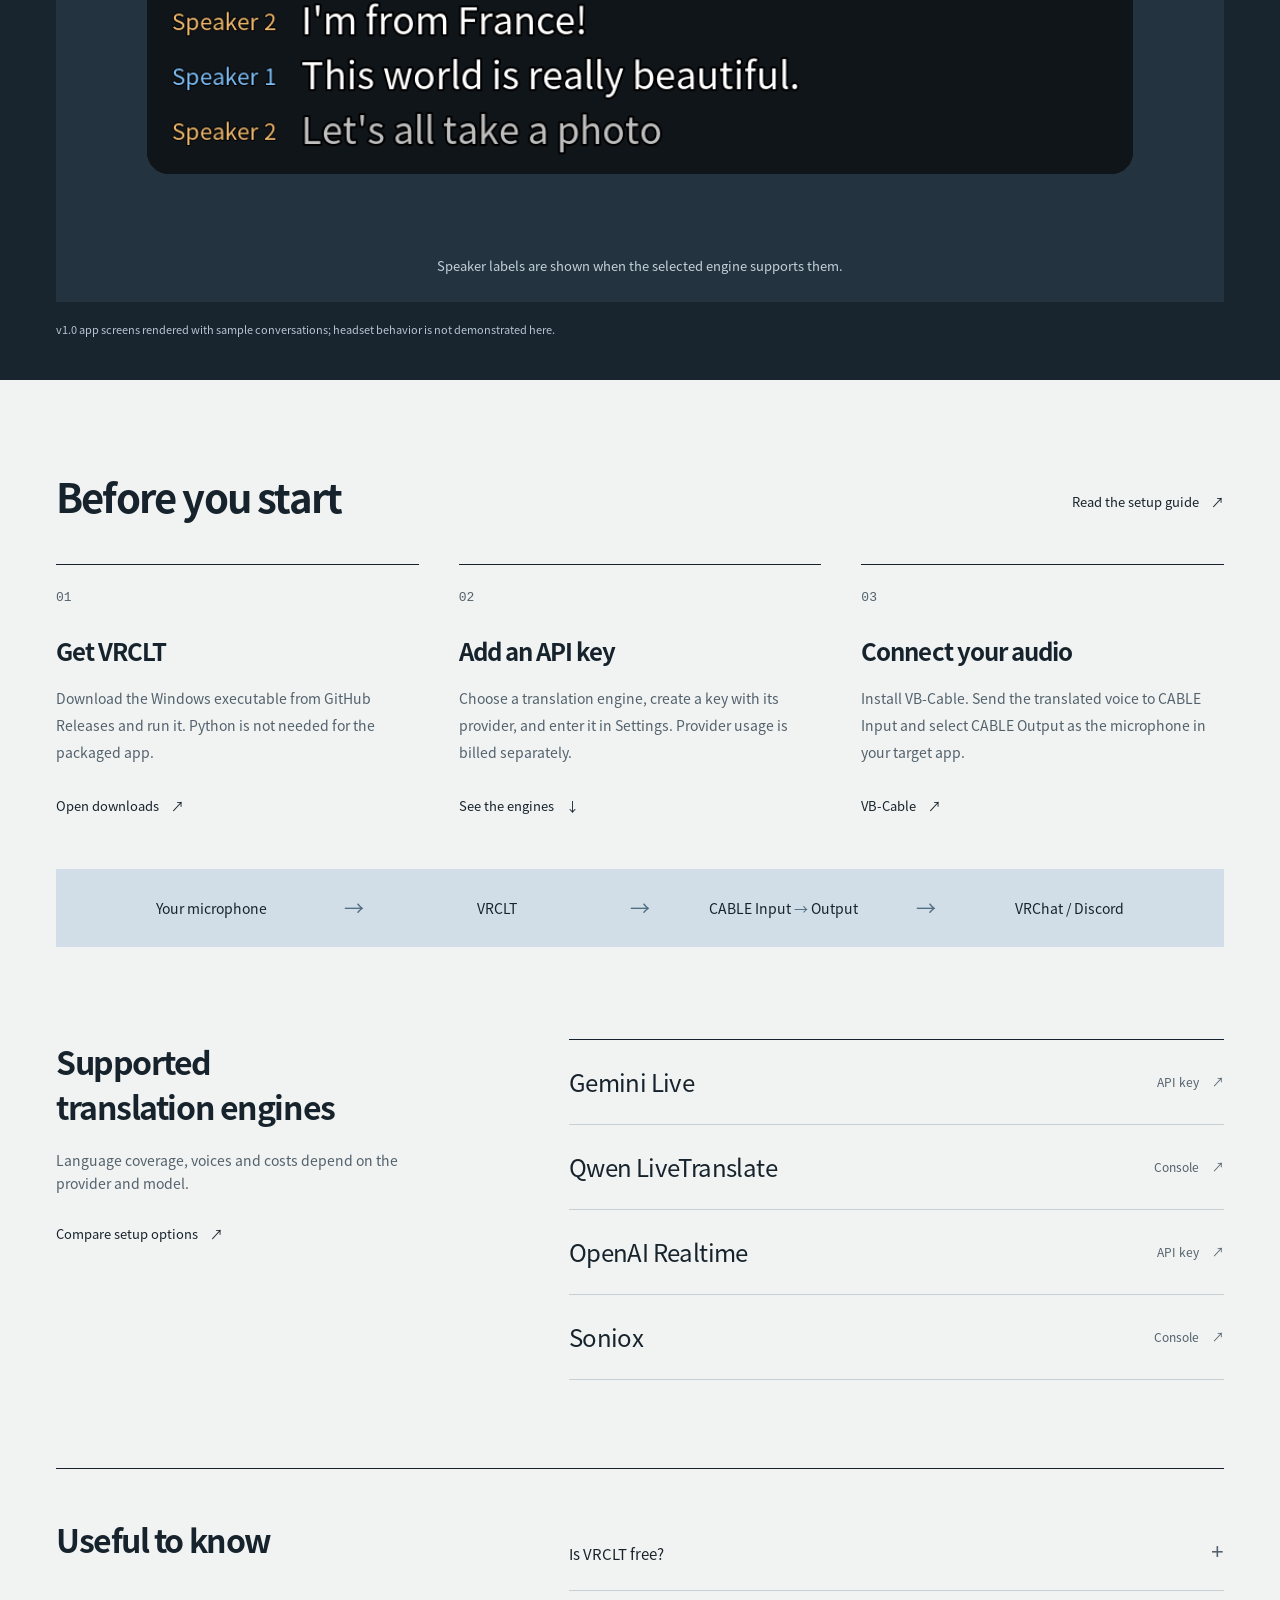
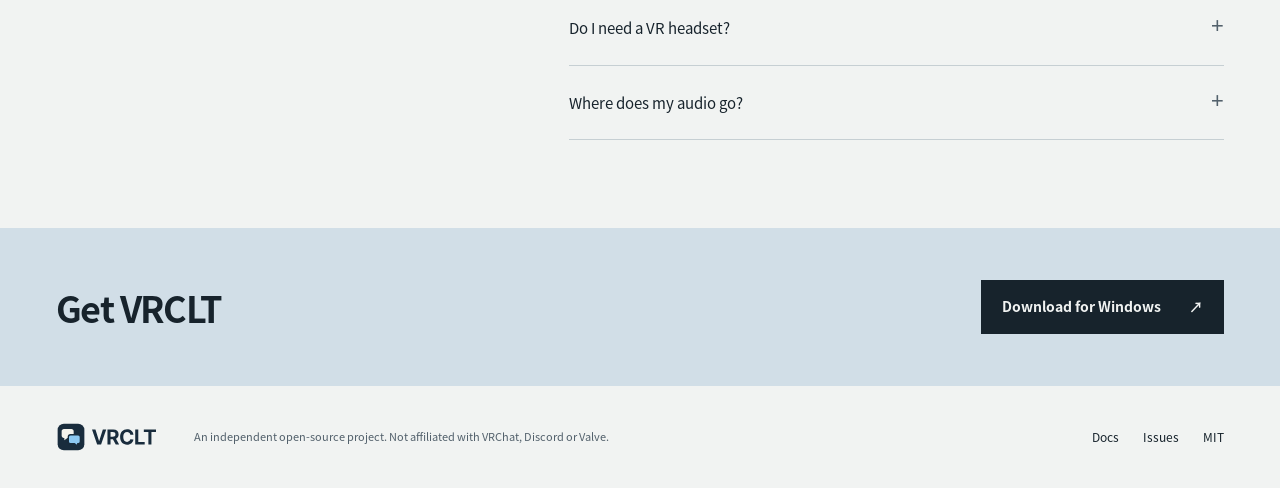
==== commit c3399d21: "Deploy VRCLT/VRCLT@775fab0 Refine website layout and add restrained motion (#16)" ====
--- a/index.html
+++ b/index.html
@@ -1,5 +1,5 @@
 <!doctype html>
-<html lang="en" data-site-version="7145c5cfd929" data-auto-language>
+<html lang="en" data-site-version="278d2d5efae4" data-auto-language>
 <head>
   <meta charset="utf-8">
   <meta name="viewport" content="width=device-width, initial-scale=1">
@@ -27,8 +27,8 @@
   <link rel="apple-touch-icon" href="./assets/apple-touch-icon.png">
   <script src="./locale.js?v=29fbffd200a1"></script>
   <link rel="preload" href="./assets/vrclt-sans-bold.woff2?v=99ffa54fb025" as="font" type="font/woff2" crossorigin>
-  <link rel="stylesheet" href="./styles.css?v=3b4553d8d872">
-  <script src="./app.js?v=c4bde2460b26" defer></script>
+  <link rel="stylesheet" href="./styles.css?v=3b9faff5165d">
+  <script src="./app.js?v=d627b642f167" defer></script>
 </head>
 <body>
   <a class="skip-link" href="#main">Skip to content</a>
@@ -41,20 +41,18 @@
     </nav>
     <details class="language-menu" translate="no">
       <summary aria-label="Choose language"><svg class="language-globe" viewBox="0 0 24 24" width="18" height="18" fill="none" stroke="currentColor" stroke-width="1.5" aria-hidden="true"><circle cx="12" cy="12" r="9"/><path d="M3 12h18M12 3a18 18 0 0 0 0 18 18 18 0 0 0 0-18Z"/></svg>English<svg class="language-chevron" viewBox="0 0 16 16" width="16" height="16" fill="none" stroke="currentColor" stroke-width="1.5" stroke-linecap="round" stroke-linejoin="round" aria-hidden="true"><path d="m4 6 4 4 4-4"/></svg></summary>
-      <div class="language-links"><a href="./en/?v=7145c5cfd929" data-language="en" lang="en" hreflang="en" aria-current="page">English</a><a href="./ko/?v=7145c5cfd929" data-language="ko" lang="ko" hreflang="ko">한국어</a><a href="./ja/?v=7145c5cfd929" data-language="ja" lang="ja" hreflang="ja">日本語</a><a href="./zh/?v=7145c5cfd929" data-language="zh" lang="zh-Hans" hreflang="zh-Hans">简体中文</a><a href="./zh-hant/?v=7145c5cfd929" data-language="zh-hant" lang="zh-Hant" hreflang="zh-Hant">繁體中文</a></div>
+      <div class="language-links"><a href="./en/?v=278d2d5efae4" data-language="en" lang="en" hreflang="en" aria-current="page">English</a><a href="./ko/?v=278d2d5efae4" data-language="ko" lang="ko" hreflang="ko">한국어</a><a href="./ja/?v=278d2d5efae4" data-language="ja" lang="ja" hreflang="ja">日本語</a><a href="./zh/?v=278d2d5efae4" data-language="zh" lang="zh-Hans" hreflang="zh-Hans">简体中文</a><a href="./zh-hant/?v=278d2d5efae4" data-language="zh-hant" lang="zh-Hant" hreflang="zh-Hant">繁體中文</a></div>
     </details>
   </header>
 
   <main id="main">
     <section class="hero wrap" aria-labelledby="hero-title">
-      <div class="hero-index"><p class="eyebrow" translate="no">VOICE TRANSLATION / LIVE SUBTITLES</p><p class="edition"><span class="status-dot" aria-hidden="true"></span>v1.0 <span>Released</span></p></div>
       <div class="hero-heading">
         <h1 id="hero-title">Real-time<br><span>voice translation</span></h1>
         <div class="hero-copy">
         <p class="hero-description">VRCLT is a Windows app that translates your speech for VRChat and Discord and displays translated subtitles for what others say.</p>
         <div class="hero-actions">
           <a class="button button-primary" href="https://github.com/VRCLT/VRCLT/releases/latest">Download for Windows<svg viewBox="0 0 24 24" width="20" height="20" fill="none" stroke="currentColor" stroke-width="1.7" aria-hidden="true"><path d="M12 3v12m-5-5 5 5 5-5M4 16v5h16v-5"/></svg></a>
-          <a class="text-link" href="#start">How to start <span aria-hidden="true">↓</span></a>
         </div>
         <p class="requirements">Windows · Your own API key · VB-Cable for voice output</p>
         </div>
@@ -63,22 +61,18 @@
 
     <section class="cover wrap" aria-label="What VRCLT does">
       <figure class="cover-figure">
-        <div class="cover-label"><span translate="no">VRCLT / DESKTOP</span><span>v1.0 — Released</span></div>
         <div class="cover-stage"><img src="./assets/dashboard-en.png" alt="VRCLT desktop dashboard with translation, subtitles and microphone controls" width="1000" height="780" fetchpriority="high"></div>
-        <figcaption><span class="figure-label" translate="no">WINDOWS</span>Translation, subtitles, languages and your microphone in one place.</figcaption>
       </figure>
       <div class="ways">
-        <article><span class="direction">Your voice → Their language</span><h2>Translate what you say.</h2><p>Speak into your microphone to send translated audio to VRChat or Discord. Choose the language you want others to hear.</p></article>
-        <article><span class="direction">Their voice → Your subtitles</span><h2>Read translated subtitles.</h2><p>Read what other people say in your chosen language, in the app, on your desktop, or inside SteamVR.</p></article>
-        <article><span class="direction" translate="no">VRChat / SteamVR</span><h2>Change settings in VR.</h2><p>Switch languages from the wrist menu. Use the SteamVR Dashboard for settings, or send translations to the VRChat chatbox.</p></article>
+        <article><h2>Translate what you say.</h2><p>Speak into your microphone to send translated audio to VRChat or Discord. Choose the language you want others to hear.</p></article>
+        <article><h2>Read translated subtitles.</h2><p>Read what other people say in your chosen language, in the app, on your desktop, or inside SteamVR.</p></article>
+        <article><h2>Change settings in VR.</h2><p>Switch languages from the wrist menu. Use the SteamVR Dashboard for settings, or send translations to the VRChat chatbox.</p></article>
       </div>
     </section>
 
-    <div class="release-note wrap" role="note"><span class="version-label">v1.0</span><p><strong>Version 1.0 is available.</strong> Download the Windows executable and read the release notes on GitHub.</p><a href="https://github.com/VRCLT/VRCLT/releases">View releases <span aria-hidden="true">↗</span></a></div>
-
     <section class="inside" id="inside" aria-labelledby="inside-title">
       <div class="wrap">
-        <div class="section-heading"><div><p class="eyebrow">Interface / Desktop &amp; VR</p><h2 id="inside-title">Desktop and VR interfaces</h2></div><p>View the desktop dashboard, translated subtitles, wrist menu and SteamVR settings.</p></div>
+        <div class="section-heading"><h2 id="inside-title">Desktop and VR interfaces</h2></div>
         <div class="gallery-tabs" role="tablist" aria-label="App screenshots">
           <button type="button" role="tab" id="tab-desktop" aria-selected="false" aria-controls="panel-desktop" tabindex="-1">Desktop</button>
           <button type="button" role="tab" id="tab-subtitles" aria-selected="true" aria-controls="panel-subtitles" tabindex="0">VR subtitles</button>
@@ -86,10 +80,10 @@
           <button type="button" role="tab" id="tab-steamvr" aria-selected="false" aria-controls="panel-steamvr" tabindex="-1">SteamVR</button>
         </div>
         <div class="gallery">
-          <figure role="tabpanel" id="panel-desktop" aria-labelledby="tab-desktop" tabindex="0" hidden><div class="gallery-stage"><img src="./assets/dashboard-en.png" alt="VRCLT desktop dashboard with translation, subtitles and microphone controls" width="1000" height="780" loading="lazy"></div><figcaption>Translation, subtitles, languages and your microphone in one place.</figcaption></figure>
-          <figure role="tabpanel" id="panel-subtitles" aria-labelledby="tab-subtitles" tabindex="0"><div class="gallery-stage gallery-stage-subtitles"><img src="./assets/vr-subtitles-en.png" alt="VRCLT SteamVR subtitles with speaker labels" loading="lazy"></div><figcaption>View translated subtitles in SteamVR. Speaker labels are shown when the selected engine supports them.</figcaption></figure>
-          <figure role="tabpanel" id="panel-wrist" aria-labelledby="tab-wrist" tabindex="0" hidden><div class="gallery-stage gallery-stage-wrist"><img src="./assets/vr-wrist-en.png" alt="VRCLT wrist menu with translation and subtitle controls" width="640" height="432" loading="lazy"></div><figcaption>Change languages and toggle translation without leaving VR.</figcaption></figure>
-          <figure role="tabpanel" id="panel-steamvr" aria-labelledby="tab-steamvr" tabindex="0" hidden><div class="gallery-stage"><img src="./assets/vr-dashboard-en.png" alt="VRCLT SteamVR Dashboard settings" width="1024" height="950" loading="lazy"></div><figcaption>Languages, audio devices and panel settings inside the SteamVR Dashboard.</figcaption></figure>
+          <figure role="tabpanel" id="panel-desktop" aria-labelledby="tab-desktop" tabindex="0" hidden><div class="gallery-stage"><img src="./assets/dashboard-en.png" alt="VRCLT desktop dashboard with translation, subtitles and microphone controls" width="1000" height="780" loading="lazy"></div></figure>
+          <figure role="tabpanel" id="panel-subtitles" aria-labelledby="tab-subtitles" tabindex="0"><div class="gallery-stage gallery-stage-subtitles"><img src="./assets/vr-subtitles-en.png" alt="VRCLT SteamVR subtitles with speaker labels" loading="lazy"></div><figcaption>Speaker labels are shown when the selected engine supports them.</figcaption></figure>
+          <figure role="tabpanel" id="panel-wrist" aria-labelledby="tab-wrist" tabindex="0" hidden><div class="gallery-stage gallery-stage-wrist"><img src="./assets/vr-wrist-en.png" alt="VRCLT wrist menu with translation and subtitle controls" width="640" height="432" loading="lazy"></div></figure>
+          <figure role="tabpanel" id="panel-steamvr" aria-labelledby="tab-steamvr" tabindex="0" hidden><div class="gallery-stage"><img src="./assets/vr-dashboard-en.png" alt="VRCLT SteamVR Dashboard settings" width="1024" height="950" loading="lazy"></div></figure>
         </div>
         <p class="gallery-note">v1.0 app screens rendered with sample conversations; headset behavior is not demonstrated here.</p>
         <noscript><p>JavaScript is off. All screenshots are shown below.</p><style>.gallery-tabs{display:none}.gallery [hidden]{display:block!important}</style></noscript>
@@ -97,42 +91,40 @@
     </section>
 
     <section class="start wrap" id="start" aria-labelledby="start-title">
-      <div class="section-heading"><div><p class="eyebrow">Setup / Windows</p><h2 id="start-title">Before you start.</h2></div><a class="text-link" href="https://github.com/VRCLT/VRCLT/blob/main/README.md">Read the setup guide <span aria-hidden="true">↗</span></a></div>
+      <div class="section-heading"><h2 id="start-title">Before you start</h2><a class="text-link" href="https://github.com/VRCLT/VRCLT/blob/main/README.md">Read the setup guide <span aria-hidden="true">↗</span></a></div>
       <ol class="steps">
         <li><h3>Get VRCLT</h3><p>Download the Windows executable from GitHub Releases and run it. Python is not needed for the packaged app.</p><a class="text-link" href="https://github.com/VRCLT/VRCLT/releases/latest">Open downloads <span aria-hidden="true">↗</span></a></li>
         <li><h3>Add an API key</h3><p>Choose a translation engine, create a key with its provider, and enter it in Settings. Provider usage is billed separately.</p><a class="text-link" href="#engines">See the engines <span aria-hidden="true">↓</span></a></li>
         <li><h3>Connect your audio</h3><p>Install VB-Cable. Send the translated voice to CABLE Input and select CABLE Output as the microphone in your target app.</p><a class="text-link" href="https://vb-audio.com/Cable/">VB-Cable <span aria-hidden="true">↗</span></a></li>
       </ol>
       <figure class="audio-route">
-        <figcaption>Voice output routing<span translate="no">VOICE → VOICE</span></figcaption>
+        <figcaption class="visually-hidden">Voice output routing</figcaption>
         <ol>
-          <li><span>Input</span><strong>Your microphone</strong></li>
-          <li><span>Translation</span><strong translate="no">VRCLT</strong></li>
-          <li><span>Virtual audio cable</span><strong translate="no">CABLE Input <small>→</small> Output</strong></li>
-          <li><span>App microphone</span><strong translate="no">VRChat / Discord</strong></li>
+          <li>Your microphone</li>
+          <li translate="no">VRCLT</li>
+          <li translate="no">CABLE Input <span aria-hidden="true">→</span> Output</li>
+          <li translate="no">VRChat / Discord</li>
         </ol>
       </figure>
-      <aside class="setup-note"><img src="./assets/icon.svg" width="36" height="36" alt=""><p><strong>Check your setup and configure audio automatically.</strong> See missing setup items, find your microphone, and configure VRChat audio and OSC with Auto setup.</p></aside>
     </section>
 
     <section class="engine-section wrap" id="engines" aria-labelledby="engines-title">
-      <div class="engine-intro"><p class="eyebrow">Translation engines</p><h2 id="engines-title">Supported translation engines</h2><p>Gemini Live, Qwen LiveTranslate, OpenAI Realtime or Soniox. Language coverage, voices and costs depend on the provider and model.</p><a class="text-link" href="https://github.com/VRCLT/VRCLT/blob/main/README.md">Compare setup options <span aria-hidden="true">↗</span></a></div>
+      <div class="engine-intro"><h2 id="engines-title">Supported translation engines</h2><p>Language coverage, voices and costs depend on the provider and model.</p><a class="text-link" href="https://github.com/VRCLT/VRCLT/blob/main/README.md">Compare setup options <span aria-hidden="true">↗</span></a></div>
       <div class="engine-list">
-        <a href="https://aistudio.google.com/apikey"><span><strong>Gemini Live</strong><small>Google</small></span><span>API key ↗</span></a>
-        <a href="https://www.alibabacloud.com/product/modelstudio"><span><strong>Qwen LiveTranslate</strong><small>Alibaba Cloud</small></span><span>Console ↗</span></a>
-        <a href="https://platform.openai.com/api-keys"><span><strong>OpenAI Realtime</strong><small>OpenAI</small></span><span>API key ↗</span></a>
-        <a href="https://console.soniox.com/"><span><strong>Soniox</strong><small>Soniox</small></span><span>Console ↗</span></a>
+        <a href="https://aistudio.google.com/apikey"><strong>Gemini Live</strong><span>API key <span aria-hidden="true">↗</span></span></a>
+        <a href="https://www.alibabacloud.com/product/modelstudio"><strong>Qwen LiveTranslate</strong><span>Console <span aria-hidden="true">↗</span></span></a>
+        <a href="https://platform.openai.com/api-keys"><strong>OpenAI Realtime</strong><span>API key <span aria-hidden="true">↗</span></span></a>
+        <a href="https://console.soniox.com/"><strong>Soniox</strong><span>Console <span aria-hidden="true">↗</span></span></a>
       </div>
     </section>
 
-    <section class="faq wrap" aria-labelledby="faq-title"><h2 id="faq-title">Useful to know.</h2><div class="faq-items">
+    <section class="faq wrap" aria-labelledby="faq-title"><h2 id="faq-title">Useful to know</h2><div class="faq-items">
       <details><summary>Is VRCLT free?<span aria-hidden="true">+</span></summary><p>The app is open source under the MIT license. Translation uses your own provider API key, and that provider may charge for usage. Check its rates and balance before starting.</p></details>
       <details><summary>Do I need a VR headset?<span aria-hidden="true">+</span></summary><p>No. You can use voice translation and desktop subtitles on Windows without a headset. SteamVR is needed for the VR overlays and wrist menu.</p></details>
       <details><summary>Where does my audio go?<span aria-hidden="true">+</span></summary><p>The app sends audio to the translation provider you select. Your API key and settings are saved locally on your PC. Read the selected provider&#x27;s data policies before use.</p></details>
-      <details><summary>Can I download v1.0 yet?<span aria-hidden="true">+</span></summary><p>Yes. The Windows executable for v1.0 is available on GitHub. It includes setup checks, automatic audio configuration and a Simple view. The download buttons open the latest public release.</p></details>
     </div></section>
 
-    <section class="closing"><div class="wrap"><div><h2>Get VRCLT.</h2><p>Download the latest Windows release and read the release notes on GitHub.</p></div><a class="button button-light" href="https://github.com/VRCLT/VRCLT/releases/latest">Download for Windows <span aria-hidden="true">↗</span></a></div></section>
+    <section class="closing"><div class="wrap"><h2>Get VRCLT</h2><a class="button button-primary" href="https://github.com/VRCLT/VRCLT/releases/latest">Download for Windows <span aria-hidden="true">↗</span></a></div></section>
   </main>
 
   <footer class="site-footer wrap"><a class="brand" href="./"><img src="./assets/logo-light.svg" width="119" height="35" alt="VRCLT"></a><p>An independent open-source project. Not affiliated with VRChat, Discord or Valve.</p><div><a href="https://github.com/VRCLT/VRCLT/blob/main/README.md">Docs</a><a href="https://github.com/VRCLT/VRCLT/issues">Issues</a><a href="https://github.com/VRCLT/VRCLT/blob/main/LICENSE">MIT</a></div></footer>
--- a/styles.css
+++ b/styles.css
@@ -1,17 +1,276 @@
 @font-face{font-family:VRCLT Sans;src:url('./assets/vrclt-sans-regular.woff2?v=acc6d4834fc1') format('woff2');font-style:normal;font-weight:400;font-display:swap}
 @font-face{font-family:VRCLT Sans;src:url('./assets/vrclt-sans-bold.woff2?v=99ffa54fb025') format('woff2');font-style:normal;font-weight:700;font-display:swap}
-:root{--paper:#f1f3f2;--ink:#17232c;--muted:#53616c;--line:#c6cfd3;--blue:#8cc8f2;--cover:#d1dee7;--dark:#18252f;--body:'VRCLT Sans','Malgun Gothic',sans-serif;--display:'VRCLT Sans',sans-serif;--mono:'Cascadia Code',Consolas,monospace;color:var(--ink);background:var(--paper);font-family:var(--body);font-size:16px;line-height:1.7;font-synthesis:none}
-*{box-sizing:border-box}html{scroll-behavior:smooth;scroll-padding-top:28px}body{margin:0}a{color:inherit;text-decoration:none}button,summary{font:inherit}button{color:inherit}img{display:block;max-width:100%;height:auto}button,a,summary{-webkit-tap-highlight-color:transparent;touch-action:manipulation}a:focus-visible,button:focus-visible,summary:focus-visible,[tabindex]:focus-visible{outline:3px solid #367eb1;outline-offset:5px}p,h1,h2,h3,figure{margin:0}[hidden]{display:none!important}.wrap{width:min(1280px,calc(100% - 112px));margin-inline:auto}.skip-link{position:fixed;left:20px;top:-100px;z-index:50;background:var(--ink);color:white;padding:10px 20px}.skip-link:focus{top:12px}
-.site-header{height:98px;display:flex;align-items:center;gap:40px;border-bottom:1px solid var(--ink)}.brand{flex:none}.site-header .brand img{width:136px}.site-header nav{display:flex;gap:32px;align-items:center;margin-left:auto;font-size:13px}.site-header nav a:hover,.text-link:hover{color:#17699f}.language-menu{position:relative;font-size:12px;flex:none}.language-menu summary{list-style:none;display:flex;align-items:center;gap:8px;cursor:pointer;min-height:44px}.language-menu summary::-webkit-details-marker{display:none}.language-menu summary svg{display:block;flex:none}.language-chevron{transition:transform .15s}.language-menu[open] .language-chevron{transform:rotate(180deg)}.language-links{position:absolute;z-index:10;right:0;top:48px;background:var(--paper);border:1px solid var(--ink);padding:8px;min-width:140px}.language-links a{display:block;padding:8px 13px}.language-links a:hover,.language-links a[aria-current]{background:var(--cover)}
-.hero{padding-block:25px 47px}.hero-index{display:flex;justify-content:space-between;gap:20px;align-items:center;margin-bottom:40px}.eyebrow{font-family:var(--mono);font-size:11px;line-height:1.5;letter-spacing:.08em;text-transform:uppercase;color:var(--muted)}.edition{display:flex;align-items:center;gap:9px;font-family:var(--mono);font-size:11px;flex:none}.edition>span:last-child{font-family:var(--body);color:var(--muted)}.status-dot{height:5px;width:5px;background:#366889}.hero-heading{display:grid;grid-template-columns:minmax(0,1fr) 310px;gap:64px;align-items:end}h1{font-family:var(--display);font-size:clamp(56px,6.7vw,92px);font-weight:700;line-height:1.16;letter-spacing:-.065em;word-break:keep-all}h1>span{color:var(--ink);font-weight:400}.hero-copy{padding-bottom:6px;min-width:0}.hero-description{font-size:16px;line-height:1.85;word-break:keep-all}.hero-actions{display:flex;gap:17px;align-items:center;flex-wrap:wrap;margin-top:24px}.button{display:inline-flex;justify-content:space-between;align-items:center;gap:28px;font-size:13px;font-weight:700;min-height:50px;padding:13px 19px;border:1px solid transparent;transition:background .15s}.button svg{flex:none}.button-primary{background:var(--ink);color:var(--paper)}.button-primary:hover{background:#304d63}.text-link{font-size:12px;display:inline-flex;gap:12px;align-items:center}.hero-actions .text-link{font-size:11px}.requirements{font-size:10px;line-height:1.8;color:var(--muted);margin-top:14px}.cover{display:grid;grid-template-columns:minmax(0,2.5fr) minmax(0,1fr);gap:40px;align-items:stretch}.cover-figure{background:var(--cover);min-width:0}.cover-label{display:flex;justify-content:space-between;gap:16px;padding:19px 27px 0;font-family:var(--mono);font-size:10px;letter-spacing:.04em;color:#4a6273}.cover-stage{padding:27px 46px 35px}.cover-stage img{width:100%;border:1px solid #506476}.cover-figure figcaption{display:flex;gap:20px;padding:17px 24px;border-top:1px solid #afbec8;font-size:11px;line-height:1.8;color:#3e5668}.figure-label{font-family:var(--mono);flex:none;letter-spacing:.05em}.ways{display:flex;flex-direction:column;border-top:2px solid var(--ink)}.ways article{padding-block:24px;flex:1;min-width:0}.ways article+article{border-top:1px solid var(--line)}.direction{font-family:var(--mono);font-size:10px;line-height:1.8;color:var(--muted);letter-spacing:.015em}.ways h2{font-size:22px;letter-spacing:-.04em;margin-block:12px 14px;line-height:1.4}.ways p{font-size:13px;line-height:1.95;color:var(--muted);word-break:keep-all}.release-note{display:flex;align-items:baseline;gap:22px;padding-block:24px 42px;font-size:11px;line-height:1.85;color:var(--muted)}.version-label{font-family:var(--mono);color:var(--ink);flex:none}.release-note p{flex:1}.release-note strong{color:var(--ink);font-weight:700}.release-note>a{flex:none}.release-note>a:hover{text-decoration:underline}
-.inside{background:var(--dark);color:var(--paper);padding-block:66px 40px}.section-heading{display:flex;justify-content:space-between;align-items:end;gap:64px;margin-bottom:34px}.section-heading .eyebrow{margin-bottom:17px}h2{font-family:var(--display);font-size:40px;line-height:1.35;letter-spacing:-.045em;word-break:keep-all}.section-heading>p{color:var(--muted);font-size:13px;max-width:350px;word-break:keep-all}.inside .eyebrow,.inside .section-heading>p{color:#b4c5d0}.inside h2{font-weight:400}.gallery-tabs{display:flex;gap:32px;margin-bottom:0;border-bottom:1px solid #50616d}.gallery-tabs button{background:transparent;border:0;border-bottom:2px solid transparent;padding:15px 0;font-size:12px;cursor:pointer;color:#b4c5d0;white-space:nowrap}.gallery-tabs button[aria-selected=true]{border-color:var(--blue);color:var(--blue)}.gallery-tabs button:hover{color:white}.gallery{background:#23333f}.gallery-stage{height:510px;display:flex;align-items:center;justify-content:center;padding:32px}.gallery-stage img{width:auto;max-width:100%;max-height:100%;object-fit:contain}.gallery-stage-subtitles{background:#23333f}.gallery-stage-subtitles img{width:90%;max-width:960px}.gallery-stage-wrist img{max-width:640px;width:75%}.gallery figcaption{padding:20px 24px;color:#c3d1db;font-size:12px;border-top:1px solid #50616d;line-height:1.85}.gallery-note{font-size:10px;margin-top:16px;color:#9cafbd;line-height:1.8}
-.start{padding-block:78px 60px}.start .section-heading{margin-bottom:30px}.steps{padding:0;margin:0;list-style:none;counter-reset:steps;border-top:1px solid var(--ink)}.steps li{counter-increment:steps;display:grid;grid-template-columns:60px 1fr 1.55fr;column-gap:30px;padding-block:29px;border-bottom:1px solid var(--line)}.steps li:before{content:'0' counter(steps);font-family:var(--mono);font-size:12px;color:#57758b;grid-row:1/3;line-height:2.3}.steps h3{font-size:22px;letter-spacing:-.04em;grid-column:2;grid-row:1/3;line-height:1.5}.steps p{color:var(--muted);font-size:14px;line-height:1.95;word-break:keep-all;grid-column:3}.steps .text-link{font-size:11px;margin-top:14px;grid-column:3;justify-self:start}.setup-note{display:flex;gap:18px;align-items:center;padding-block:24px;color:var(--muted);font-size:12px;line-height:1.85}.setup-note img{flex:none;width:28px;height:28px}.setup-note strong{color:var(--ink)}.engine-section{padding-block:20px 70px;display:grid;grid-template-columns:1fr 1.55fr;gap:90px}.engine-intro .eyebrow{margin-bottom:16px}.engine-intro h2{font-size:30px;max-width:310px}.engine-intro>p:not(.eyebrow){font-size:14px;color:var(--muted);margin-block:18px 22px;word-break:keep-all}.engine-intro .text-link{font-size:11px}.engine-list{border-top:1px solid var(--ink)}.engine-list a{display:flex;justify-content:space-between;align-items:center;padding:20px 0;border-bottom:1px solid var(--line);gap:20px}.engine-list strong{display:block;font-size:20px;font-weight:400;line-height:1.5;letter-spacing:-.025em}.engine-list small{color:var(--muted);font-family:var(--mono);font-size:10px}.engine-list a>span:first-child{min-width:0;overflow-wrap:anywhere}.engine-list a>span:last-child{font-size:11px;color:var(--muted);flex:none}.engine-list a:hover strong{color:#2676ad}.faq{display:grid;grid-template-columns:1fr 1.55fr;gap:90px;padding-block:48px 80px;border-top:1px solid var(--ink)}.faq h2{font-size:30px}.faq details{border-bottom:1px solid var(--line)}.faq summary{list-style:none;display:flex;justify-content:space-between;gap:20px;align-items:center;cursor:pointer;min-height:64px;padding:15px 0;font-size:13px}.faq summary::-webkit-details-marker{display:none}.faq summary span{font-family:var(--mono);font-size:19px;font-weight:400;color:var(--muted);flex:none}.faq details[open] summary span{transform:rotate(45deg)}.faq details p{padding:0 32px 24px 0;font-size:13px;color:var(--muted);line-height:1.95;word-break:keep-all}.closing{background:var(--cover);padding-block:48px}.closing>.wrap{display:flex;justify-content:space-between;align-items:center;gap:35px}.closing h2{font-size:32px}.closing p{font-size:12px;color:var(--muted);margin-top:12px}.button-light{background:var(--ink);color:var(--paper)}.button-light:hover{background:#304d63}.site-footer{display:grid;grid-template-columns:auto 1fr auto;align-items:center;gap:35px;padding-block:32px}.site-footer .brand img{width:102px}.site-footer p{font-size:10px;color:var(--muted);max-width:500px;line-height:1.9}.site-footer>div{display:flex;gap:22px;font-size:11px}.site-footer a:hover{text-decoration:underline}
-.hero-heading>*,.section-heading>*,.steps li>*,.engine-section>*,.faq>*{min-width:0}html[lang=en] h1{font-family:Georgia,'Times New Roman',serif;font-weight:400;font-size:clamp(55px,6.3vw,86px);line-height:1.05;letter-spacing:-.065em}html[lang=en] h1>span{font-style:italic}html[lang=ja] h1{font-size:clamp(48px,5.8vw,80px)}html[lang|=zh] h1{font-size:clamp(56px,6.4vw,88px)}html[lang=ja] :is(h1,h2,p),html[lang|=zh] :is(h1,h2,p){word-break:normal;overflow-wrap:break-word}
-@media(min-width:1600px){.hero-heading{grid-template-columns:minmax(0,1fr) 350px}.hero-actions{gap:21px}}
-@media(max-width:1100px){.wrap{width:calc(100% - 72px)}.hero-heading{grid-template-columns:minmax(0,1fr) 270px;gap:32px}h1{font-size:clamp(52px,6.4vw,74px)}html[lang=en] h1{font-size:65px}.hero-description{font-size:13px}.hero-actions{gap:13px}.cover{gap:26px;grid-template-columns:minmax(0,2.2fr) minmax(0,1fr)}.cover-stage{padding:25px}.ways article{padding-block:16px}.ways h2{font-size:19px;margin-block:9px}.ways p{font-size:11px}.direction{font-size:9px}.engine-section,.faq{gap:55px}.steps li{grid-template-columns:40px 1fr 1.55fr;gap:22px}}
-@media(max-width:820px){.wrap{width:calc(100% - 48px)}.site-header{height:82px;gap:24px}.site-header nav{gap:20px;font-size:12px}.site-header .brand img{width:120px}.hero{padding-bottom:32px}.hero-index{margin-bottom:32px}.eyebrow{font-size:10px}.hero-heading{grid-template-columns:minmax(0,1fr) 230px;gap:26px}h1{font-size:clamp(43px,6.3vw,55px)}html[lang=en] h1{font-size:clamp(42px,6.3vw,55px)}html[lang=ja] h1{font-size:clamp(38px,5.6vw,48px)}html[lang|=zh] h1{font-size:clamp(44px,6.4vw,56px)}.hero-copy{padding:0}.hero-description{font-size:12px}.hero-actions{margin-top:18px}.button{font-size:12px;min-height:46px;gap:20px;padding:11px 15px}.requirements{font-size:9px}.cover{grid-template-columns:minmax(0,1fr);gap:26px}.cover-stage{padding:25px 50px}.ways{display:grid;grid-template-columns:repeat(3,minmax(0,1fr));gap:24px;border-top:1px solid var(--ink)}.ways article{padding-block:21px 4px}.ways article+article{border-top:0}.ways h2{font-size:18px}.ways p{font-size:11px}.release-note{padding-block:28px 38px;gap:16px;font-size:10px}.release-note>a{display:none}.section-heading{gap:35px}h2{font-size:32px}.section-heading>p{font-size:12px;max-width:260px}.inside{padding-block:48px 30px}.gallery-stage{height:440px;padding:26px}.start{padding-block:55px 35px}.steps li{grid-template-columns:30px 1fr 1.5fr;gap:22px}.steps h3{font-size:18px}.steps p{font-size:12px}.engine-section,.faq{grid-template-columns:1fr 1.5fr;gap:40px}.engine-intro h2,.faq h2{font-size:26px}.engine-list strong{font-size:17px}.site-footer{grid-template-columns:auto 1fr;gap:22px}.site-footer>div{grid-column:2}.site-footer p{font-size:9px}}
-@media(max-width:600px){.wrap{width:calc(100% - 40px)}.site-header{height:76px;gap:20px}.site-header .brand img{width:111px}.site-header nav{gap:17px;margin-left:auto}.site-header nav a:not(:last-child){display:none}.language-menu summary{font-size:11px;gap:5px}.language-menu .language-globe{display:none}.hero{padding-block:19px 29px}.hero-index{align-items:start;gap:12px;margin-bottom:30px}.hero-index .eyebrow{max-width:160px;font-size:9px;line-height:1.7;letter-spacing:.04em}.edition{font-size:10px;gap:6px;padding-top:2px}.hero-heading{display:block}h1{font-size:clamp(41px,10.8vw,65px);line-height:1.17;letter-spacing:-.065em}html[lang=en] h1{font-size:clamp(40px,10.8vw,65px);line-height:1.05}html[lang=ja] h1{font-size:clamp(37px,9.8vw,60px)}html[lang|=zh] h1{font-size:clamp(40px,10.5vw,64px)}.hero-copy{margin-top:25px}.hero-description{font-size:13px;max-width:420px;line-height:1.9}.hero-actions{margin-top:22px;gap:20px}.requirements{font-size:9px;margin-top:12px}.cover{gap:22px}.cover-label{padding:13px 15px 0;font-size:8px;gap:10px}.cover-stage{padding:19px 14px 21px}.cover-figure figcaption{font-size:10px;padding:13px 15px;gap:12px}.figure-label{display:none}.ways{display:block}.ways article{padding:22px 0}.ways article+article{border-top:1px solid var(--line)}.ways article:last-child{padding-bottom:0}.direction{font-size:10px}.ways h2{font-size:22px;margin-block:9px}.ways p{font-size:12px}.release-note{padding-block:26px 35px;gap:15px;align-items:start}.release-note strong{display:block;margin-bottom:3px}.inside{padding-block:35px 24px}.section-heading{display:block;margin-bottom:24px}.section-heading .eyebrow{margin-bottom:13px}h2{font-size:29px}.section-heading>p{margin-top:16px;max-width:100%;font-size:12px}.gallery-tabs{gap:22px;overflow-x:auto}.gallery-tabs button{font-size:11px;padding-block:12px}.gallery-stage{height:310px;padding:20px 14px}.gallery-stage-subtitles{height:240px}.gallery-stage-subtitles img{width:100%}.gallery-stage-wrist img{width:95%}.gallery figcaption{font-size:11px;padding:15px 17px}.gallery-note{font-size:9px;line-height:1.9}.start{padding-block:42px 28px}.start .section-heading .text-link{margin-top:17px}.steps li{grid-template-columns:27px minmax(0,1fr);gap:10px 13px;padding-block:24px}.steps li:before{grid-row:1/4}.steps h3{grid-column:2;grid-row:1;font-size:19px}.steps p{grid-column:2;grid-row:2}.steps .text-link{grid-column:2;grid-row:3;margin-top:4px}.setup-note{padding-top:20px;align-items:start;gap:12px;font-size:11px}.setup-note img{width:24px;height:24px;margin-top:4px}.setup-note strong{display:block;margin-bottom:3px}.engine-section{display:block;padding-block:0 42px}.engine-intro h2{font-size:28px;max-width:none}.engine-intro>p:not(.eyebrow){font-size:12px}.engine-list{margin-top:26px}.engine-list a{padding-block:17px}.engine-list strong{font-size:18px}.engine-list a>span:last-child{font-size:10px}.faq{display:block;padding-block:32px 44px}.faq h2{font-size:28px;margin-bottom:18px}.faq summary{font-size:12px}.faq details p{font-size:12px}.closing{padding-block:31px}.closing>.wrap{display:block}.closing h2{font-size:27px}.closing p{font-size:11px;line-height:1.8}.closing .button{margin-top:22px}.site-footer{grid-template-columns:1fr;gap:18px;padding-block:28px}.site-footer p{font-size:10px}.site-footer>div{grid-column:1}.site-footer .brand img{width:104px}}
+
+:root{--paper:#f1f3f2;--ink:#17232c;--muted:#53616c;--line:#c6cfd3;--blue:#8cc8f2;--cover:#d1dee7;--dark:#18252f;--body:'VRCLT Sans','Malgun Gothic',sans-serif;--mono:'Cascadia Code',Consolas,monospace;color:var(--ink);background:var(--paper);font-family:var(--body);font-size:16px;line-height:1.7;font-synthesis:none}
+*{box-sizing:border-box}
+html{scroll-behavior:smooth;scroll-padding-top:32px}
+body{margin:0}
+a{color:inherit;text-decoration:none}
+button,summary{font:inherit}
+button{color:inherit}
+img{display:block;max-width:100%;height:auto}
+button,a,summary{-webkit-tap-highlight-color:transparent;touch-action:manipulation}
+a:focus-visible,button:focus-visible,summary:focus-visible,[tabindex]:focus-visible{outline:3px solid #367eb1;outline-offset:5px}
+p,h1,h2,h3,figure{margin:0}
+[hidden]{display:none!important}
+.wrap{width:min(1280px,calc(100% - 112px));margin-inline:auto}
+.visually-hidden{position:absolute;width:1px;height:1px;padding:0;margin:-1px;overflow:hidden;clip-path:inset(50%);white-space:nowrap;border:0}
+.skip-link{position:fixed;left:20px;top:-100px;z-index:50;background:var(--ink);color:white;padding:10px 20px}
+.skip-link:focus{top:12px}
+
+.site-header{height:96px;display:flex;align-items:center;gap:40px;border-bottom:1px solid var(--ink)}
+.brand{flex:none}
+.site-header .brand img{width:136px}
+.site-header nav{display:flex;gap:32px;align-items:center;margin-left:auto;font-size:14px}
+.site-header nav a{padding-block:10px;white-space:nowrap}
+.site-header nav a:hover,.text-link:hover{color:#17699f}
+.language-menu{position:relative;font-size:13px;flex:none}
+.language-menu summary{list-style:none;display:flex;align-items:center;gap:8px;cursor:pointer;min-height:44px}
+.language-menu summary::-webkit-details-marker{display:none}
+.language-menu summary svg{display:block;flex:none}
+.language-chevron{transition:transform .15s}
+.language-menu[open] .language-chevron{transform:rotate(180deg)}
+.language-links{position:absolute;z-index:10;right:0;top:48px;background:var(--paper);border:1px solid var(--ink);padding:8px;min-width:148px}
+.language-links a{display:block;padding:10px 13px}
+.language-links a:hover,.language-links a[aria-current]{background:var(--cover)}
+
+.hero{padding-block:64px 60px}
+.hero-heading{display:grid;grid-template-columns:minmax(0,1fr) 350px;gap:64px;align-items:end}
+h1{font-size:clamp(64px,7.5vw,104px);font-weight:700;line-height:1.13;letter-spacing:-.065em;word-break:keep-all}
+h1>span{font-weight:400}
+.hero-copy{padding-bottom:4px}
+.hero-description{font-size:16px;line-height:1.85;word-break:keep-all}
+.hero-actions{display:flex;gap:22px;align-items:center;flex-wrap:wrap;margin-top:26px}
+.button{display:inline-flex;justify-content:space-between;align-items:center;gap:28px;font-size:14px;font-weight:700;min-height:52px;padding:14px 20px;border:1px solid transparent;transition:background .2s,transform .2s}
+.button svg{flex:none}
+.button-primary{background:var(--ink);color:var(--paper)}
+.button-primary:hover{background:#304d63}
+.text-link{font-size:13px;display:inline-flex;gap:12px;align-items:center;min-height:44px}
+.requirements{font-size:11px;line-height:1.8;color:var(--muted);margin-top:14px}
+.cover{display:grid;grid-template-columns:minmax(0,2.2fr) minmax(0,1fr);gap:56px;align-items:center;margin-bottom:96px}
+.cover-figure{background:var(--cover);min-width:0}
+.cover-stage{padding:36px}
+.cover-stage img{width:100%;border:1px solid #506476}
+.ways{border-top:1px solid var(--ink)}
+.ways article{padding-block:26px}
+.ways article+article{border-top:1px solid var(--line)}
+.ways article:last-child{padding-bottom:0}
+.ways h2{font-size:24px;letter-spacing:-.04em;margin-bottom:14px;line-height:1.5}
+.ways p{font-size:14px;line-height:1.9;color:var(--muted);word-break:keep-all}
+
+h2{font-size:40px;line-height:1.4;letter-spacing:-.045em;word-break:keep-all;text-wrap:balance}
+.section-heading{display:flex;justify-content:space-between;align-items:end;gap:48px;margin-bottom:40px}
+.section-heading h2{max-width:900px}
+.inside{background:var(--dark);color:var(--paper);padding-block:72px 40px}
+.inside h2{font-weight:400}
+.gallery-tabs{display:flex;gap:36px;border-bottom:1px solid #50616d}
+.gallery-tabs button{background:transparent;border:0;border-bottom:2px solid transparent;padding:16px 0;font-size:14px;cursor:pointer;color:#b4c5d0;white-space:nowrap;transition:color .2s,border-color .2s}
+.gallery-tabs button[aria-selected=true]{border-color:var(--blue);color:var(--blue)}
+.gallery-tabs button:hover{color:white}
+.gallery{background:#23333f}
+.gallery figure{position:relative}
+.gallery-stage{height:540px;display:flex;align-items:center;justify-content:center;padding:36px}
+.gallery-stage-subtitles{padding-bottom:76px}
+.gallery-stage img{width:auto;max-width:100%;max-height:100%;object-fit:contain}
+.gallery-stage-subtitles img{width:90%;max-width:1000px}
+.gallery-stage-wrist img{max-width:640px;width:75%}
+.gallery figcaption{position:absolute;inset:auto 0 0;padding:0 28px 24px;color:#c3d1db;font-size:13px;line-height:1.85;text-align:center}
+.gallery-note{font-size:11px;margin-top:18px;color:#b4c5d0;line-height:1.8}
+
+.start{padding-block:88px 76px}
+.steps{padding:0;margin:0;list-style:none;counter-reset:steps;display:grid;grid-template-columns:repeat(3,minmax(0,1fr));gap:40px}
+.steps li{counter-increment:steps;display:flex;flex-direction:column;align-items:start;border-top:1px solid var(--ink);padding-top:22px}
+.steps li:before{content:'0' counter(steps);font-family:var(--mono);font-size:13px;color:var(--muted);margin-bottom:24px}
+.steps h3{font-size:24px;letter-spacing:-.04em;line-height:1.5;margin-bottom:16px}
+.steps p{color:var(--muted);font-size:14px;line-height:1.95;word-break:keep-all;margin-bottom:18px}
+.steps .text-link{margin-top:auto}
+.audio-route{background:var(--cover);margin-top:40px;padding:28px 32px}
+.audio-route ol{display:grid;grid-template-columns:repeat(4,minmax(0,1fr));align-items:center;gap:40px;list-style:none;padding:0;margin:0}
+.audio-route li{position:relative;min-width:0;font-size:14px;line-height:1.6;text-align:center}
+.audio-route li:not(:last-child):after{content:'→';position:absolute;right:-30px;top:50%;width:20px;transform:translateY(-50%);font-size:20px;color:#536f84;text-align:center}
+.audio-route li>span{color:#536f84}
+
+.engine-section{padding-block:16px 88px;display:grid;grid-template-columns:1fr 1.55fr;gap:90px}
+.engine-intro h2{font-size:32px}
+.engine-intro>p{font-size:14px;color:var(--muted);margin-block:20px 16px;word-break:keep-all;max-width:350px}
+.engine-list{border-top:1px solid var(--ink)}
+.engine-list a{display:flex;justify-content:space-between;align-items:center;padding:24px 0;border-bottom:1px solid var(--line);gap:24px}
+.engine-list strong{font-size:24px;font-weight:400;line-height:1.5;letter-spacing:-.025em;min-width:0;overflow-wrap:anywhere}
+.engine-list a>span{font-size:12px;color:var(--muted);flex:none}
+.engine-list a>span>span{margin-left:10px}
+.engine-list a:hover strong{color:#2676ad}
+.faq{display:grid;grid-template-columns:1fr 1.55fr;gap:90px;padding-block:48px 88px;border-top:1px solid var(--ink)}
+.faq h2{font-size:32px}
+.faq details{border-bottom:1px solid var(--line)}
+.faq summary{list-style:none;display:flex;justify-content:space-between;gap:24px;align-items:center;cursor:pointer;min-height:72px;padding:18px 0;font-size:15px}
+.faq summary::-webkit-details-marker{display:none}
+.faq summary span{font-family:var(--mono);font-size:22px;font-weight:400;color:var(--muted);flex:none}
+.faq details[open] summary span{transform:rotate(45deg)}
+.faq details p{padding:0 36px 26px 0;font-size:14px;color:var(--muted);line-height:1.95;word-break:keep-all}
+.closing{background:var(--cover);padding-block:52px}
+.closing>.wrap{display:flex;justify-content:space-between;align-items:center;gap:32px}
+.closing h2{font-size:36px}
+.site-footer{display:grid;grid-template-columns:auto 1fr auto;align-items:center;gap:36px;padding-block:36px}
+.site-footer .brand img{width:102px}
+.site-footer p{font-size:11px;color:var(--muted);max-width:500px;line-height:1.9}
+.site-footer>div{display:flex;gap:24px;font-size:12px}
+.site-footer a:hover{text-decoration:underline}
+
+.hero-heading>*,.section-heading>*,.steps li>*,.engine-section>*,.faq>*{min-width:0}
+html[lang=en] h1{font-family:Georgia,'Times New Roman',serif;font-weight:400;font-size:clamp(60px,6.7vw,94px);line-height:1.05;letter-spacing:-.065em}
+html[lang=en] h1>span{font-style:italic}
+html[lang=ja] h1{font-size:clamp(56px,6.4vw,88px)}
+html[lang|=zh] h1{font-size:clamp(60px,7vw,96px)}
+html[lang=ja] :is(h1,h2,p),html[lang|=zh] :is(h1,h2,p){word-break:normal;overflow-wrap:break-word}
+
+@media(max-width:1100px){
+  .wrap{width:calc(100% - 72px)}
+  .hero-heading{grid-template-columns:minmax(0,1fr) 300px;gap:40px}
+  h1{font-size:clamp(60px,7.5vw,82px)}
+  html[lang=en] h1{font-size:clamp(52px,6.5vw,72px)}
+  html[lang=ja] h1{font-size:clamp(52px,6.5vw,72px)}
+  html[lang|=zh] h1{font-size:clamp(56px,7vw,78px)}
+  .hero-description{font-size:14px}
+  .hero-actions{gap:16px}
+  .cover{gap:36px;grid-template-columns:minmax(0,1.8fr) minmax(0,1fr)}
+  .cover-stage{padding:26px}
+  .ways article{padding-block:22px}
+  .ways h2{font-size:21px}
+  .ways p{font-size:13px}
+  .steps{gap:28px}
+  .steps h3{font-size:22px}
+  .audio-route{padding-inline:24px}
+  .audio-route ol{gap:32px}
+  .audio-route li{font-size:13px}
+  .audio-route li:not(:last-child):after{right:-26px}
+  .engine-section,.faq{gap:56px}
+}
+@media(max-width:820px){
+  .wrap{width:calc(100% - 48px)}
+  .site-header{height:82px;gap:24px}
+  .site-header nav{gap:20px;font-size:13px}
+  .site-header .brand img{width:120px}
+  .hero{padding-block:48px 40px}
+  .hero-heading{grid-template-columns:minmax(0,1fr) 260px;gap:28px}
+  h1{font-size:clamp(49px,7.2vw,62px)}
+  html[lang=en] h1{font-size:clamp(44px,6.1vw,54px);line-height:1.12}
+  html[lang=ja] h1{font-size:clamp(44px,6.2vw,54px)}
+  html[lang|=zh] h1{font-size:clamp(48px,6.5vw,58px)}
+  .hero-copy{padding:0}
+  .hero-description{font-size:13px}
+  .hero-actions{margin-top:20px;gap:8px 20px}
+  .button{font-size:13px;gap:24px;padding:13px 17px}
+  .requirements{font-size:10px}
+  .cover{grid-template-columns:1fr;gap:36px;margin-bottom:64px}
+  .cover-stage{padding:32px}
+  .ways{display:grid;grid-template-columns:repeat(3,minmax(0,1fr));gap:28px}
+  .ways article{padding-block:24px 0}
+  .ways article+article{border-top:0}
+  .ways h2{font-size:20px}
+  .ways p{font-size:13px}
+  h2{font-size:34px}
+  .section-heading{gap:28px;margin-bottom:30px}
+  .inside{padding-block:52px 32px}
+  .gallery-stage{height:440px;padding:28px}
+  .gallery-stage-subtitles{padding-bottom:76px}
+  .start{padding-block:64px 60px}
+  .steps{gap:24px}
+  .steps h3{font-size:20px}
+  .steps p{font-size:13px}
+  .engine-section,.faq{grid-template-columns:1fr 1.5fr;gap:40px}
+  .engine-section{padding-bottom:64px}
+  .engine-intro h2,.faq h2{font-size:28px}
+  .engine-list strong{font-size:21px}
+  .faq{padding-bottom:64px}
+  .site-footer{grid-template-columns:auto 1fr;gap:24px}
+  .site-footer>div{grid-column:2}
+}
+@media(max-width:600px){
+  .wrap{width:calc(100% - 40px)}
+  .site-header{height:76px;gap:12px}
+  .site-header .brand img{width:108px}
+  .site-header nav{margin-left:auto;font-size:12px}
+  .site-header nav a:not(:last-child){display:none}
+  .language-menu summary{font-size:12px;gap:5px}
+  .language-menu .language-globe{display:none}
+  .hero{padding-block:38px 32px}
+  .hero-heading{display:block}
+  h1{font-size:clamp(48px,12.7vw,74px);line-height:1.16}
+  html[lang=en] h1{font-size:clamp(43px,11.5vw,68px);line-height:1.05}
+  html[lang=ja] h1{font-size:clamp(43px,11.5vw,68px)}
+  html[lang|=zh] h1{font-size:clamp(46px,12.2vw,72px)}
+  .hero-copy{margin-top:26px}
+  .hero-description{font-size:14px;max-width:440px;line-height:1.85}
+  .hero-actions{margin-top:22px;gap:8px 22px}
+  .requirements{font-size:10px;margin-top:12px}
+  .cover{gap:32px;margin-bottom:52px}
+  .cover-stage{padding:16px}
+  .ways{display:block}
+  .ways article{padding-block:24px}
+  .ways article+article{border-top:1px solid var(--line)}
+  .ways article:last-child{padding-bottom:0}
+  .ways h2{font-size:23px;margin-bottom:12px}
+  .ways p{font-size:14px}
+  .inside{padding-block:40px 28px}
+  h2{font-size:30px}
+  .section-heading{display:block;margin-bottom:28px}
+  .gallery-tabs{gap:24px;overflow-x:auto}
+  .gallery-tabs button{font-size:12px;padding-block:14px}
+  .gallery-stage{height:320px;padding:22px 14px}
+  .gallery-stage-subtitles{padding-bottom:80px}
+  .gallery-stage-subtitles img{width:100%}
+  .gallery-stage-wrist img{width:95%}
+  .gallery figcaption{font-size:12px;padding:0 18px 20px;text-align:left}
+  .gallery-note{font-size:10px}
+  .start{padding-block:48px 44px}
+  .start .section-heading .text-link{margin-top:10px}
+  .steps{display:block}
+  .steps li{display:grid;grid-template-columns:28px minmax(0,1fr);gap:0 16px;padding-block:24px}
+  .steps li:before{grid-row:1/4;margin:0;line-height:2.5}
+  .steps h3{grid-column:2;font-size:22px;margin-bottom:12px}
+  .steps p{grid-column:2;font-size:14px;margin-bottom:8px}
+  .steps .text-link{grid-column:2;justify-self:start}
+  .audio-route{margin-top:12px;padding:24px}
+  .audio-route ol{display:flex;flex-direction:column;align-items:stretch;gap:34px}
+  .audio-route li{font-size:14px;text-align:center}
+  .audio-route li:not(:last-child):after{content:'↓';top:auto;bottom:-30px;right:50%;transform:translateX(50%)}
+  .engine-section{display:block;padding-block:0 48px}
+  .engine-intro h2{font-size:28px}
+  .engine-intro>p{max-width:none;margin-block:16px 10px}
+  .engine-list{margin-top:24px}
+  .engine-list a{padding-block:22px;gap:18px}
+  .engine-list strong{font-size:21px}
+  .engine-list a>span{font-size:11px}
+  .engine-list a>span>span{margin-left:5px}
+  .faq{display:block;padding-block:32px 48px}
+  .faq h2{margin-bottom:16px}
+  .faq summary{font-size:14px}
+  .closing{padding-block:36px}
+  .closing>.wrap{display:block}
+  .closing h2{font-size:30px}
+  .closing .button{margin-top:24px}
+  .site-footer{grid-template-columns:1fr;gap:20px;padding-block:28px}
+  .site-footer>div{grid-column:1;flex-wrap:wrap}
+}
+
+/* Motion enhances the existing layout; content stays visible without JavaScript. */
+@keyframes panel-enter{from{opacity:0;transform:translateY(8px)}to{opacity:1;transform:translateY(0)}}
+@keyframes menu-enter{from{opacity:0;transform:translateY(-6px)}to{opacity:1;transform:translateY(0)}}
+@media(prefers-reduced-motion:no-preference){
+  .will-reveal{transition:opacity .6s cubic-bezier(.22,1,.36,1),transform .6s cubic-bezier(.22,1,.36,1);transition-delay:var(--reveal-delay,0ms)}
+  .will-reveal:not(.is-visible){opacity:0;transform:translateY(20px)}
+  .will-reveal:focus-within{opacity:1;transform:none;transition-delay:0ms}
+  .gallery figure:not([hidden]){animation:panel-enter .32s cubic-bezier(.22,1,.36,1)}
+  .language-menu[open] .language-links{animation:menu-enter .18s ease-out}
+  .faq details[open] p{animation:panel-enter .24s ease-out}
+  .faq summary span{transition:transform .2s}
+  .button svg,.button>span,.text-link>span,.engine-list a>span>span{display:inline-block;transition:transform .2s}
+}
+@media(hover:hover) and (prefers-reduced-motion:no-preference){
+  .button:hover{transform:translateY(-2px)}
+  .button:hover svg{transform:translateY(2px)}
+  .button:hover>span,.text-link:hover>span{transform:translate(2px,-2px)}
+  .text-link[href^='#']:hover>span{transform:translateY(3px)}
+  .engine-list a:hover>span>span{transform:translate(2px,-2px)}
+}
 @media(prefers-reduced-motion:reduce){html{scroll-behavior:auto}*,*::before,*::after{transition:none!important;animation:none!important}}
-.audio-route{border-bottom:1px solid var(--line);padding:26px 0 32px}.audio-route figcaption{display:flex;justify-content:space-between;gap:20px;font-size:11px;color:var(--muted);margin-bottom:25px}.audio-route figcaption>span{font-family:var(--mono);font-size:10px}.audio-route ol{display:grid;grid-template-columns:1fr 1fr 1.5fr 1.3fr;list-style:none;padding:0;margin:0;gap:38px}.audio-route li{position:relative;min-width:0}.audio-route li:not(:last-child):after{content:'→';position:absolute;right:-25px;top:18px;font-family:var(--mono);font-size:17px;color:#66859c}.audio-route li>span{display:block;font-size:10px;color:var(--muted);margin-bottom:8px}.audio-route strong{font-size:15px;font-weight:400;line-height:1.5;display:block}.audio-route small{font-weight:400;color:var(--muted)}
-@media(max-width:820px){.audio-route ol{gap:28px}.audio-route strong{font-size:12px}.audio-route li:not(:last-child):after{right:-20px}.audio-route li>span{font-size:9px}}
-@media(max-width:600px){.audio-route{padding:22px 0 28px}.audio-route figcaption{font-size:10px}.audio-route figcaption>span{font-size:9px}.audio-route ol{grid-template-columns:1fr 1.2fr;row-gap:32px;column-gap:27px}.audio-route li:nth-child(2):after{content:'↓';right:4px;top:auto;bottom:-26px}.audio-route li:nth-child(3){grid-column:2;grid-row:2}.audio-route li:nth-child(3):after{content:'←';right:auto;left:-28px}.audio-route li:nth-child(4){grid-column:1;grid-row:2}.audio-route strong{font-size:12px}.audio-route li>span{font-size:10px}}
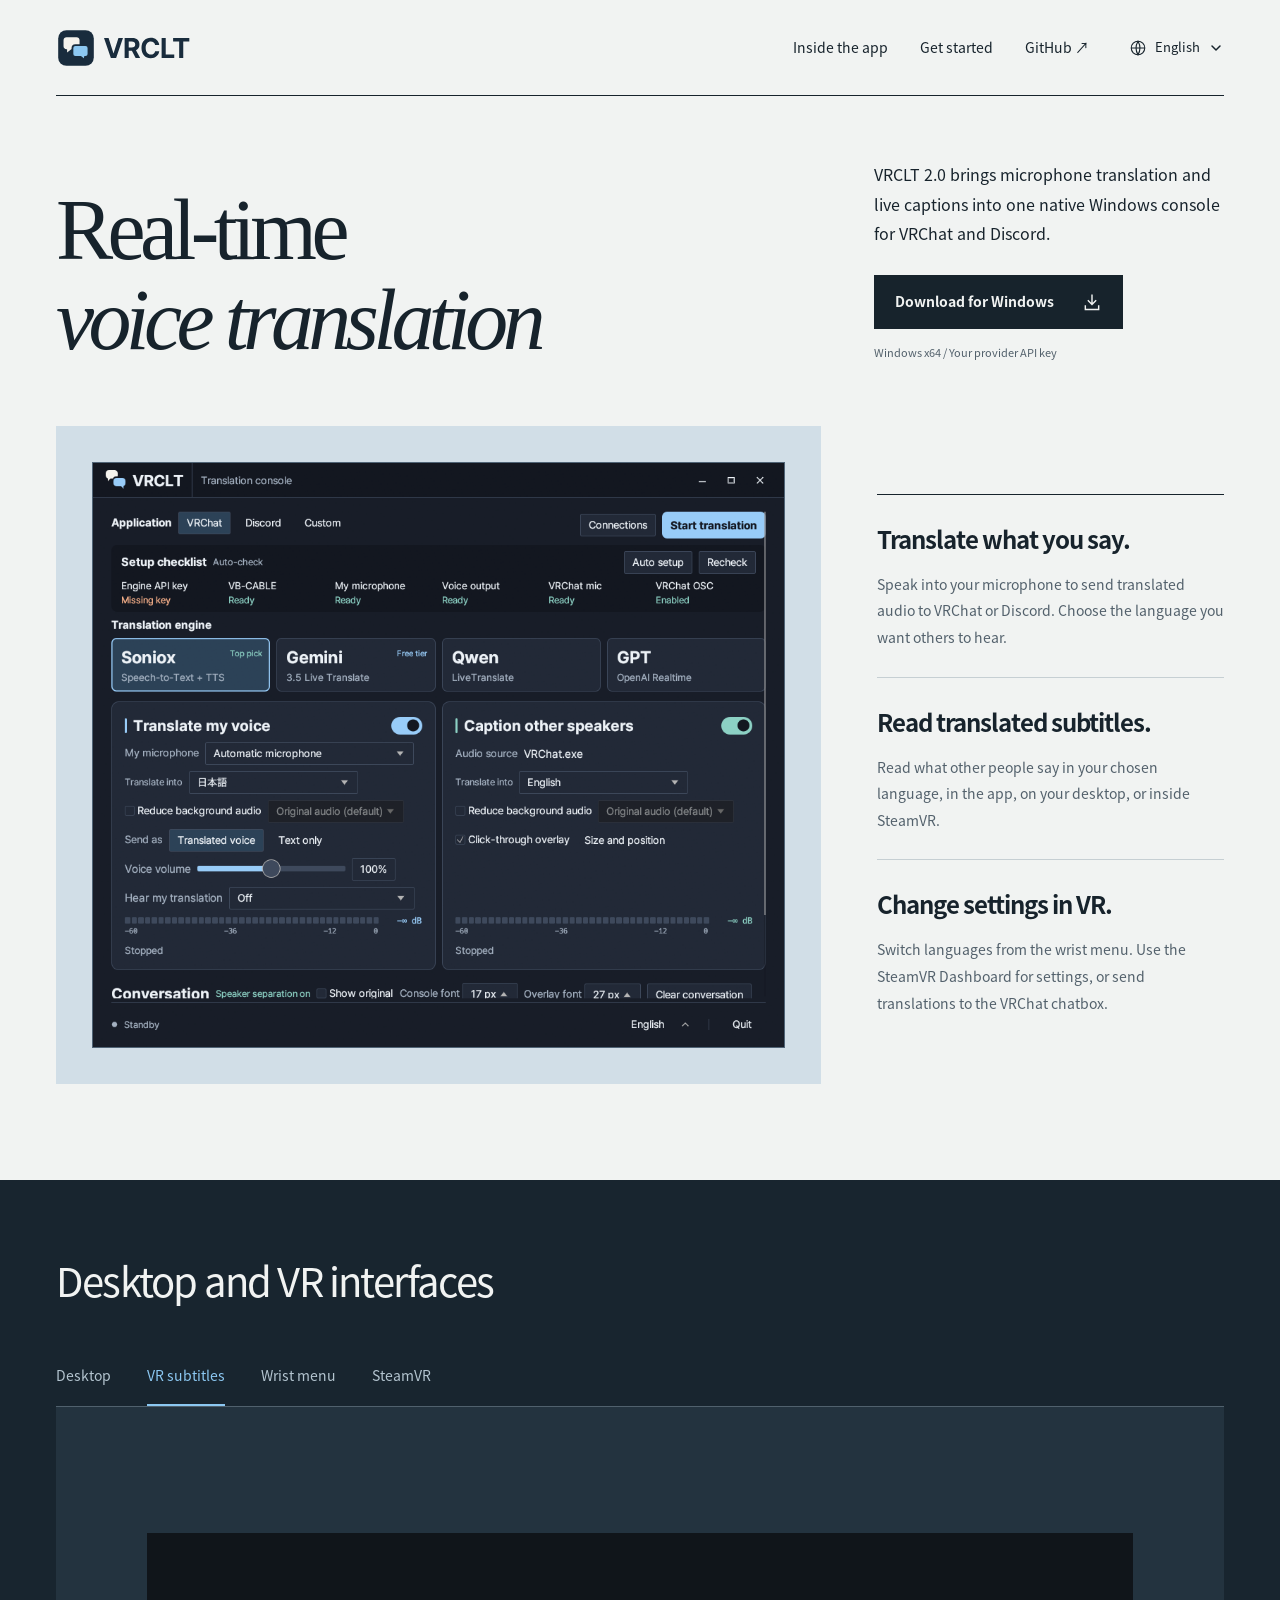
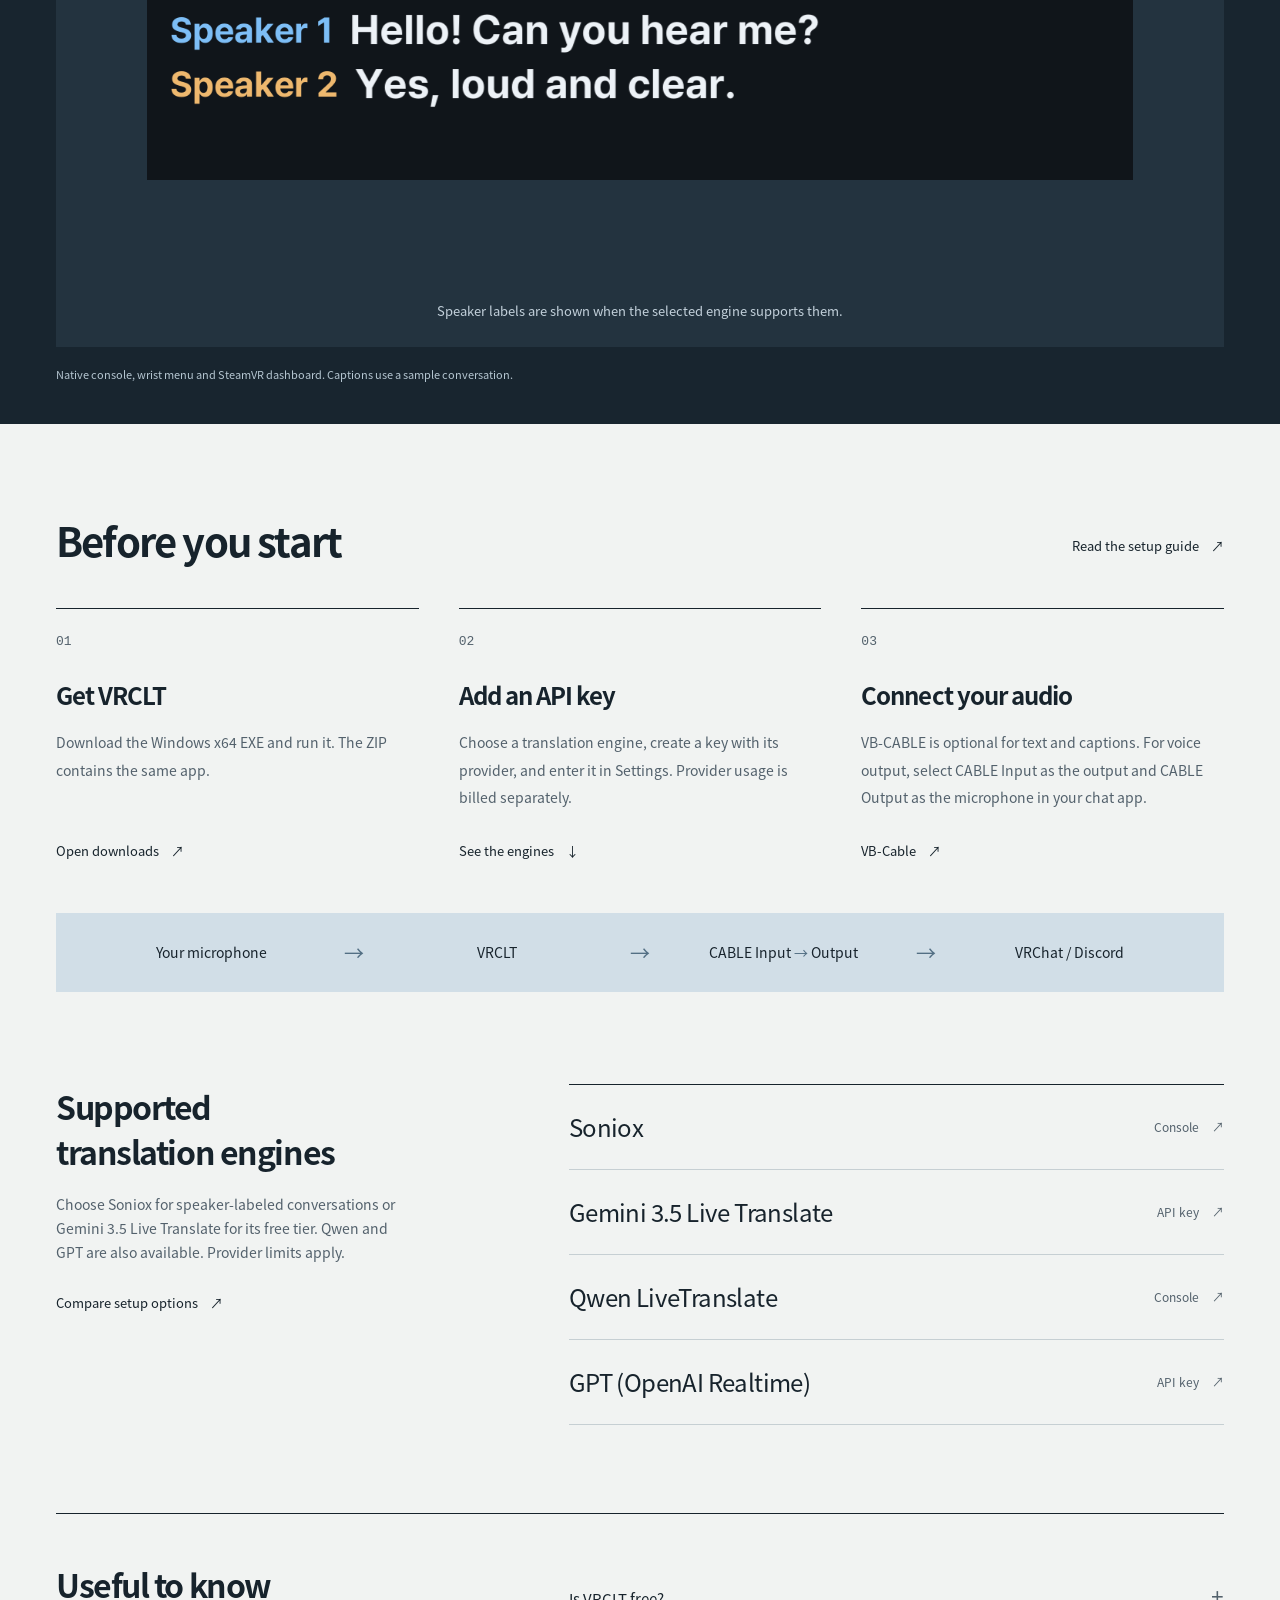
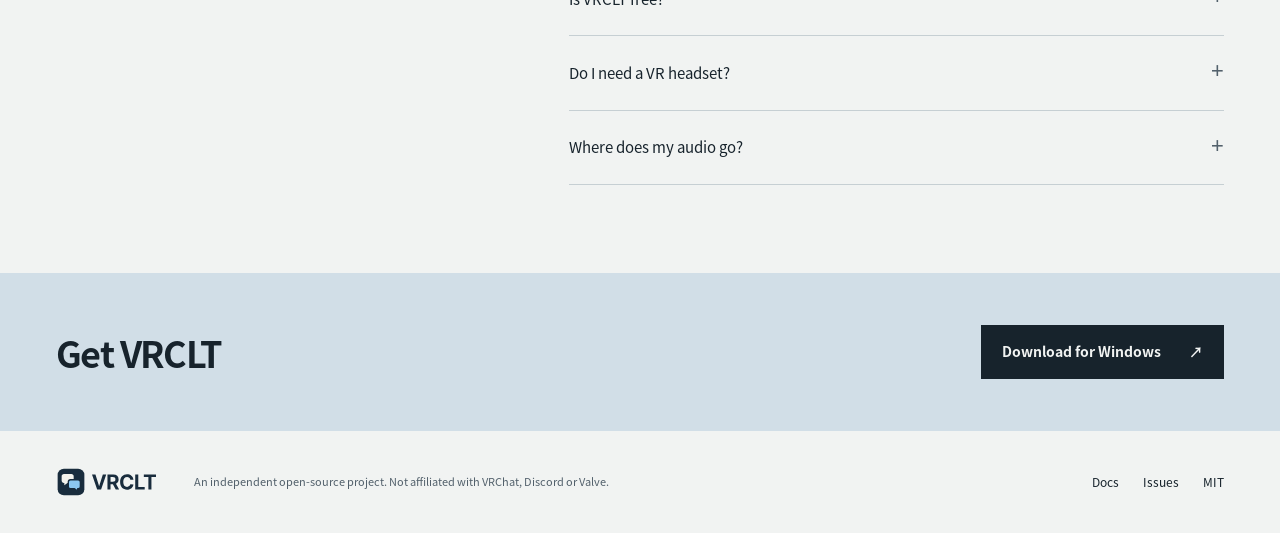
==== commit 2108aa75: "Deploy VRCLT/VRCLT@f0b0e8e Release VRCLT 2.0 with the native Rust console (#19)" ====
--- a/index.html
+++ b/index.html
@@ -1,12 +1,12 @@
 <!doctype html>
-<html lang="en" data-site-version="278d2d5efae4" data-auto-language>
+<html lang="en" data-site-version="559efb852368" data-auto-language>
 <head>
   <meta charset="utf-8">
   <meta name="viewport" content="width=device-width, initial-scale=1">
   <meta name="google" content="notranslate">
   <meta name="theme-color" content="#192c3d">
   <title>VRCLT — Voice translation for VRChat and Discord</title>
-  <meta name="description" content="VRCLT is a Windows app that translates your speech for VRChat and Discord and displays translated subtitles for what others say.">
+  <meta name="description" content="VRCLT 2.0 brings microphone translation and live captions into one native Windows console for VRChat and Discord.">
   <link rel="canonical" href="https://vrclt.github.io/en/">
   <link rel="alternate" hreflang="en" href="https://vrclt.github.io/en/">
   <link rel="alternate" hreflang="ko" href="https://vrclt.github.io/ko/">
@@ -16,7 +16,7 @@
   <link rel="alternate" hreflang="x-default" href="https://vrclt.github.io/">
   <meta property="og:type" content="website">
   <meta property="og:title" content="VRCLT — Voice translation for VRChat and Discord">
-  <meta property="og:description" content="VRCLT is a Windows app that translates your speech for VRChat and Discord and displays translated subtitles for what others say.">
+  <meta property="og:description" content="VRCLT 2.0 brings microphone translation and live captions into one native Windows console for VRChat and Discord.">
   <meta property="og:url" content="https://vrclt.github.io/en/">
   <meta property="og:image" content="https://vrclt.github.io/assets/social.png">
   <meta property="og:image:width" content="1200">
@@ -26,8 +26,8 @@
   <link rel="icon" href="./assets/icon.ico" sizes="any">
   <link rel="apple-touch-icon" href="./assets/apple-touch-icon.png">
   <script src="./locale.js?v=29fbffd200a1"></script>
-  <link rel="preload" href="./assets/vrclt-sans-bold.woff2?v=99ffa54fb025" as="font" type="font/woff2" crossorigin>
-  <link rel="stylesheet" href="./styles.css?v=3b9faff5165d">
+  <link rel="preload" href="./assets/vrclt-sans-bold.woff2?v=a84a852ba93c" as="font" type="font/woff2" crossorigin>
+  <link rel="stylesheet" href="./styles.css?v=07ea2a57adef">
   <script src="./app.js?v=d627b642f167" defer></script>
 </head>
 <body>
@@ -41,7 +41,7 @@
     </nav>
     <details class="language-menu" translate="no">
       <summary aria-label="Choose language"><svg class="language-globe" viewBox="0 0 24 24" width="18" height="18" fill="none" stroke="currentColor" stroke-width="1.5" aria-hidden="true"><circle cx="12" cy="12" r="9"/><path d="M3 12h18M12 3a18 18 0 0 0 0 18 18 18 0 0 0 0-18Z"/></svg>English<svg class="language-chevron" viewBox="0 0 16 16" width="16" height="16" fill="none" stroke="currentColor" stroke-width="1.5" stroke-linecap="round" stroke-linejoin="round" aria-hidden="true"><path d="m4 6 4 4 4-4"/></svg></summary>
-      <div class="language-links"><a href="./en/?v=278d2d5efae4" data-language="en" lang="en" hreflang="en" aria-current="page">English</a><a href="./ko/?v=278d2d5efae4" data-language="ko" lang="ko" hreflang="ko">한국어</a><a href="./ja/?v=278d2d5efae4" data-language="ja" lang="ja" hreflang="ja">日本語</a><a href="./zh/?v=278d2d5efae4" data-language="zh" lang="zh-Hans" hreflang="zh-Hans">简体中文</a><a href="./zh-hant/?v=278d2d5efae4" data-language="zh-hant" lang="zh-Hant" hreflang="zh-Hant">繁體中文</a></div>
+      <div class="language-links"><a href="./en/?v=559efb852368" data-language="en" lang="en" hreflang="en" aria-current="page">English</a><a href="./ko/?v=559efb852368" data-language="ko" lang="ko" hreflang="ko">한국어</a><a href="./ja/?v=559efb852368" data-language="ja" lang="ja" hreflang="ja">日本語</a><a href="./zh/?v=559efb852368" data-language="zh" lang="zh-Hans" hreflang="zh-Hans">简体中文</a><a href="./zh-hant/?v=559efb852368" data-language="zh-hant" lang="zh-Hant" hreflang="zh-Hant">繁體中文</a></div>
     </details>
   </header>
 
@@ -50,18 +50,18 @@
       <div class="hero-heading">
         <h1 id="hero-title">Real-time<br><span>voice translation</span></h1>
         <div class="hero-copy">
-        <p class="hero-description">VRCLT is a Windows app that translates your speech for VRChat and Discord and displays translated subtitles for what others say.</p>
+        <p class="hero-description">VRCLT 2.0 brings microphone translation and live captions into one native Windows console for VRChat and Discord.</p>
         <div class="hero-actions">
           <a class="button button-primary" href="https://github.com/VRCLT/VRCLT/releases/latest">Download for Windows<svg viewBox="0 0 24 24" width="20" height="20" fill="none" stroke="currentColor" stroke-width="1.7" aria-hidden="true"><path d="M12 3v12m-5-5 5 5 5-5M4 16v5h16v-5"/></svg></a>
         </div>
-        <p class="requirements">Windows · Your own API key · VB-Cable for voice output</p>
+        <p class="requirements">Windows x64 / Your provider API key</p>
         </div>
       </div>
     </section>
 
     <section class="cover wrap" aria-label="What VRCLT does">
       <figure class="cover-figure">
-        <div class="cover-stage"><img src="./assets/dashboard-en.png" alt="VRCLT desktop dashboard with translation, subtitles and microphone controls" width="1000" height="780" fetchpriority="high"></div>
+        <div class="cover-stage"><img src="./assets/native-console-en.png" alt="VRCLT desktop dashboard with translation, subtitles and microphone controls" width="980" height="828" fetchpriority="high"></div>
       </figure>
       <div class="ways">
         <article><h2>Translate what you say.</h2><p>Speak into your microphone to send translated audio to VRChat or Discord. Choose the language you want others to hear.</p></article>
@@ -80,12 +80,12 @@
           <button type="button" role="tab" id="tab-steamvr" aria-selected="false" aria-controls="panel-steamvr" tabindex="-1">SteamVR</button>
         </div>
         <div class="gallery">
-          <figure role="tabpanel" id="panel-desktop" aria-labelledby="tab-desktop" tabindex="0" hidden><div class="gallery-stage"><img src="./assets/dashboard-en.png" alt="VRCLT desktop dashboard with translation, subtitles and microphone controls" width="1000" height="780" loading="lazy"></div></figure>
-          <figure role="tabpanel" id="panel-subtitles" aria-labelledby="tab-subtitles" tabindex="0"><div class="gallery-stage gallery-stage-subtitles"><img src="./assets/vr-subtitles-en.png" alt="VRCLT SteamVR subtitles with speaker labels" loading="lazy"></div><figcaption>Speaker labels are shown when the selected engine supports them.</figcaption></figure>
-          <figure role="tabpanel" id="panel-wrist" aria-labelledby="tab-wrist" tabindex="0" hidden><div class="gallery-stage gallery-stage-wrist"><img src="./assets/vr-wrist-en.png" alt="VRCLT wrist menu with translation and subtitle controls" width="640" height="432" loading="lazy"></div></figure>
-          <figure role="tabpanel" id="panel-steamvr" aria-labelledby="tab-steamvr" tabindex="0" hidden><div class="gallery-stage"><img src="./assets/vr-dashboard-en.png" alt="VRCLT SteamVR Dashboard settings" width="1024" height="950" loading="lazy"></div></figure>
+          <figure role="tabpanel" id="panel-desktop" aria-labelledby="tab-desktop" tabindex="0" hidden><div class="gallery-stage"><img src="./assets/native-console-en.png" alt="VRCLT desktop dashboard with translation, subtitles and microphone controls" width="980" height="828" loading="lazy"></div></figure>
+          <figure role="tabpanel" id="panel-subtitles" aria-labelledby="tab-subtitles" tabindex="0"><div class="gallery-stage gallery-stage-subtitles"><img src="./assets/native-subtitles-en.png" alt="VRCLT SteamVR subtitles with speaker labels" loading="lazy"></div><figcaption>Speaker labels are shown when the selected engine supports them.</figcaption></figure>
+          <figure role="tabpanel" id="panel-wrist" aria-labelledby="tab-wrist" tabindex="0" hidden><div class="gallery-stage gallery-stage-wrist"><img src="./assets/native-wrist-en.png" alt="VRCLT wrist menu with translation and subtitle controls" width="720" height="480" loading="lazy"></div></figure>
+          <figure role="tabpanel" id="panel-steamvr" aria-labelledby="tab-steamvr" tabindex="0" hidden><div class="gallery-stage"><img src="./assets/native-steamvr-dashboard-en.png" alt="VRCLT SteamVR Dashboard settings" width="960" height="484" loading="lazy"></div></figure>
         </div>
-        <p class="gallery-note">v1.0 app screens rendered with sample conversations; headset behavior is not demonstrated here.</p>
+        <p class="gallery-note">Native console, wrist menu and SteamVR dashboard. Captions use a sample conversation.</p>
         <noscript><p>JavaScript is off. All screenshots are shown below.</p><style>.gallery-tabs{display:none}.gallery [hidden]{display:block!important}</style></noscript>
       </div>
     </section>
@@ -93,9 +93,9 @@
     <section class="start wrap" id="start" aria-labelledby="start-title">
       <div class="section-heading"><h2 id="start-title">Before you start</h2><a class="text-link" href="https://github.com/VRCLT/VRCLT/blob/main/README.md">Read the setup guide <span aria-hidden="true">↗</span></a></div>
       <ol class="steps">
-        <li><h3>Get VRCLT</h3><p>Download the Windows executable from GitHub Releases and run it. Python is not needed for the packaged app.</p><a class="text-link" href="https://github.com/VRCLT/VRCLT/releases/latest">Open downloads <span aria-hidden="true">↗</span></a></li>
+        <li><h3>Get VRCLT</h3><p>Download the Windows x64 EXE and run it. The ZIP contains the same app.</p><a class="text-link" href="https://github.com/VRCLT/VRCLT/releases/latest">Open downloads <span aria-hidden="true">↗</span></a></li>
         <li><h3>Add an API key</h3><p>Choose a translation engine, create a key with its provider, and enter it in Settings. Provider usage is billed separately.</p><a class="text-link" href="#engines">See the engines <span aria-hidden="true">↓</span></a></li>
-        <li><h3>Connect your audio</h3><p>Install VB-Cable. Send the translated voice to CABLE Input and select CABLE Output as the microphone in your target app.</p><a class="text-link" href="https://vb-audio.com/Cable/">VB-Cable <span aria-hidden="true">↗</span></a></li>
+        <li><h3>Connect your audio</h3><p>VB-CABLE is optional for text and captions. For voice output, select CABLE Input as the output and CABLE Output as the microphone in your chat app.</p><a class="text-link" href="https://vb-audio.com/Cable/">VB-Cable <span aria-hidden="true">↗</span></a></li>
       </ol>
       <figure class="audio-route">
         <figcaption class="visually-hidden">Voice output routing</figcaption>
@@ -109,12 +109,12 @@
     </section>
 
     <section class="engine-section wrap" id="engines" aria-labelledby="engines-title">
-      <div class="engine-intro"><h2 id="engines-title">Supported translation engines</h2><p>Language coverage, voices and costs depend on the provider and model.</p><a class="text-link" href="https://github.com/VRCLT/VRCLT/blob/main/README.md">Compare setup options <span aria-hidden="true">↗</span></a></div>
+      <div class="engine-intro"><h2 id="engines-title">Supported translation engines</h2><p>Choose Soniox for speaker-labeled conversations or Gemini 3.5 Live Translate for its free tier. Qwen and GPT are also available. Provider limits apply.</p><a class="text-link" href="https://github.com/VRCLT/VRCLT/blob/main/README.md">Compare setup options <span aria-hidden="true">↗</span></a></div>
       <div class="engine-list">
-        <a href="https://aistudio.google.com/apikey"><strong>Gemini Live</strong><span>API key <span aria-hidden="true">↗</span></span></a>
+        <a href="https://console.soniox.com/"><strong>Soniox</strong><span>Console <span aria-hidden="true">↗</span></span></a>
+        <a href="https://aistudio.google.com/apikey"><strong>Gemini 3.5 Live Translate</strong><span>API key <span aria-hidden="true">↗</span></span></a>
         <a href="https://www.alibabacloud.com/product/modelstudio"><strong>Qwen LiveTranslate</strong><span>Console <span aria-hidden="true">↗</span></span></a>
-        <a href="https://platform.openai.com/api-keys"><strong>OpenAI Realtime</strong><span>API key <span aria-hidden="true">↗</span></span></a>
-        <a href="https://console.soniox.com/"><strong>Soniox</strong><span>Console <span aria-hidden="true">↗</span></span></a>
+        <a href="https://platform.openai.com/api-keys"><strong>GPT (OpenAI Realtime)</strong><span>API key <span aria-hidden="true">↗</span></span></a>
       </div>
     </section>
 
--- a/styles.css
+++ b/styles.css
@@ -1,5 +1,5 @@
-@font-face{font-family:VRCLT Sans;src:url('./assets/vrclt-sans-regular.woff2?v=acc6d4834fc1') format('woff2');font-style:normal;font-weight:400;font-display:swap}
-@font-face{font-family:VRCLT Sans;src:url('./assets/vrclt-sans-bold.woff2?v=99ffa54fb025') format('woff2');font-style:normal;font-weight:700;font-display:swap}
+@font-face{font-family:VRCLT Sans;src:url('./assets/vrclt-sans-regular.woff2?v=ca9a7fd17d6a') format('woff2');font-style:normal;font-weight:400;font-display:swap}
+@font-face{font-family:VRCLT Sans;src:url('./assets/vrclt-sans-bold.woff2?v=a84a852ba93c') format('woff2');font-style:normal;font-weight:700;font-display:swap}
 
 :root{--paper:#f1f3f2;--ink:#17232c;--muted:#53616c;--line:#c6cfd3;--blue:#8cc8f2;--cover:#d1dee7;--dark:#18252f;--body:'VRCLT Sans','Malgun Gothic',sans-serif;--mono:'Cascadia Code',Consolas,monospace;color:var(--ink);background:var(--paper);font-family:var(--body);font-size:16px;line-height:1.7;font-synthesis:none}
 *{box-sizing:border-box}
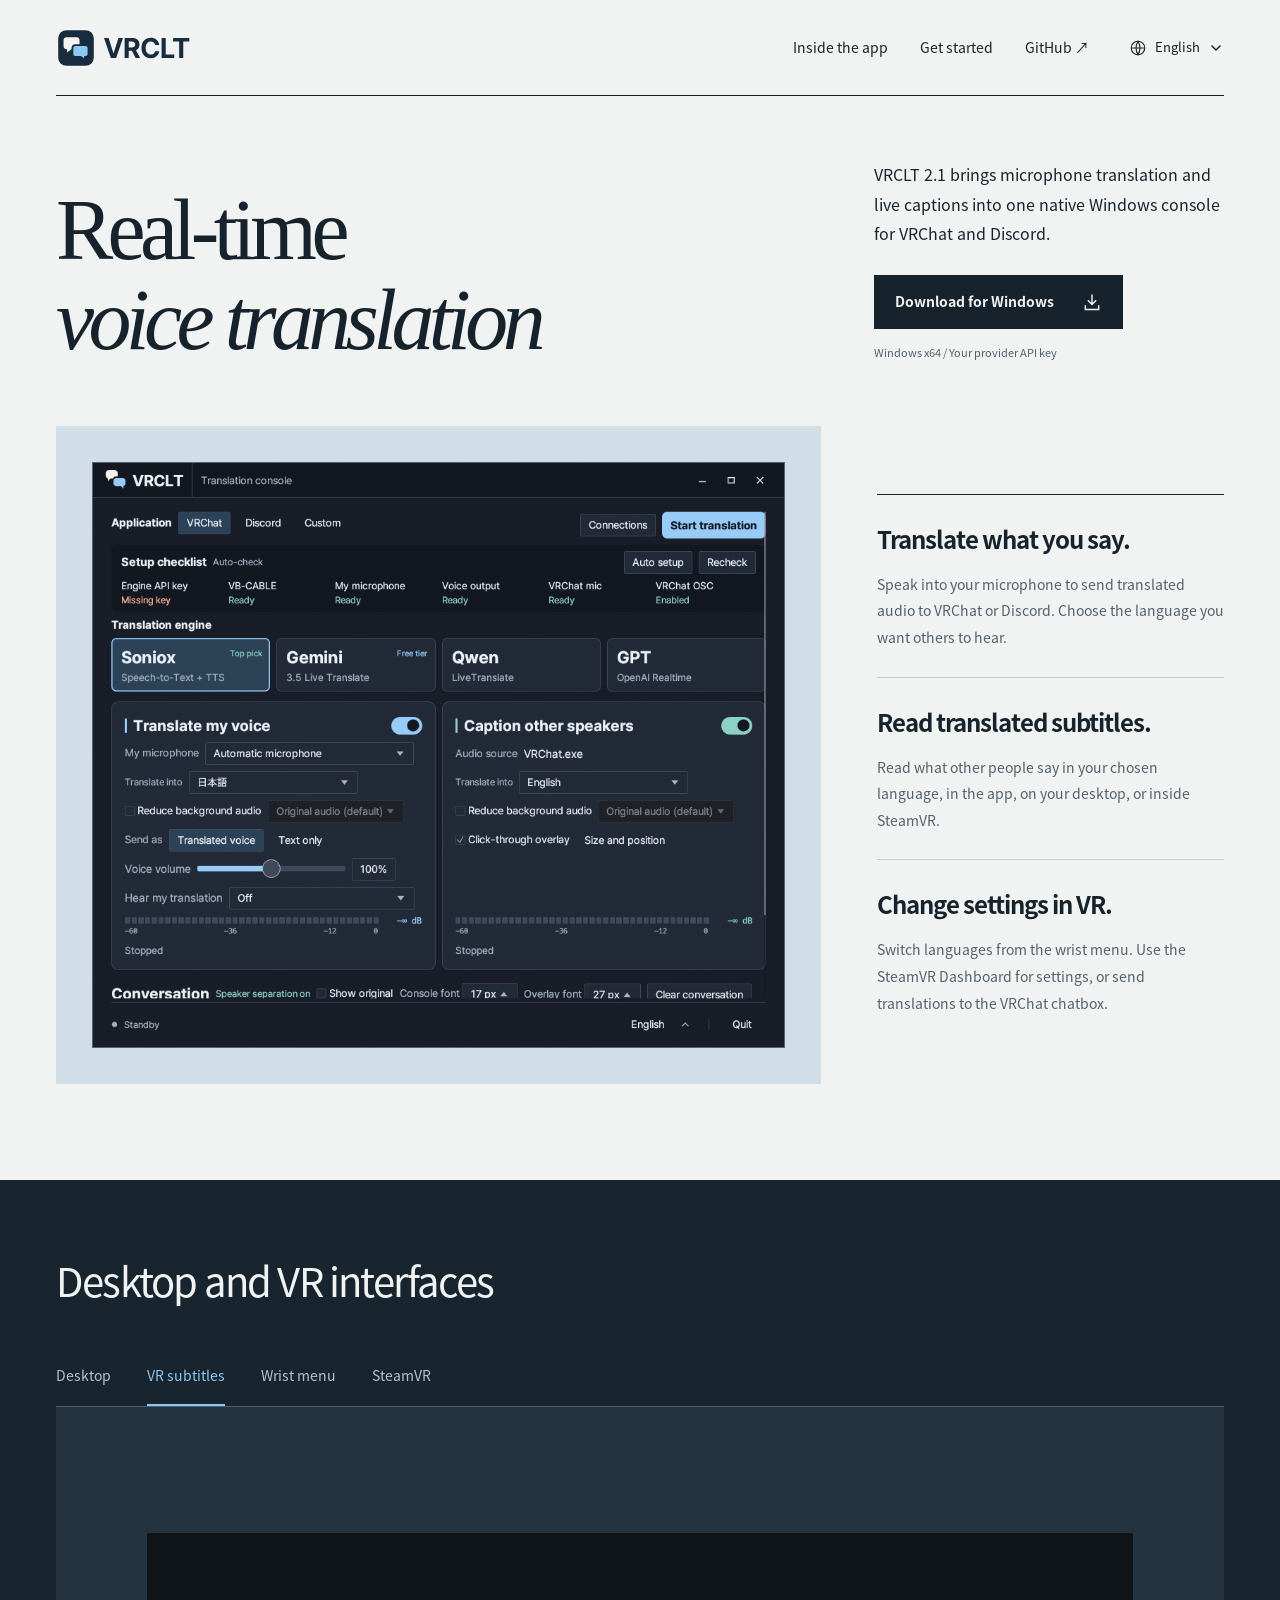
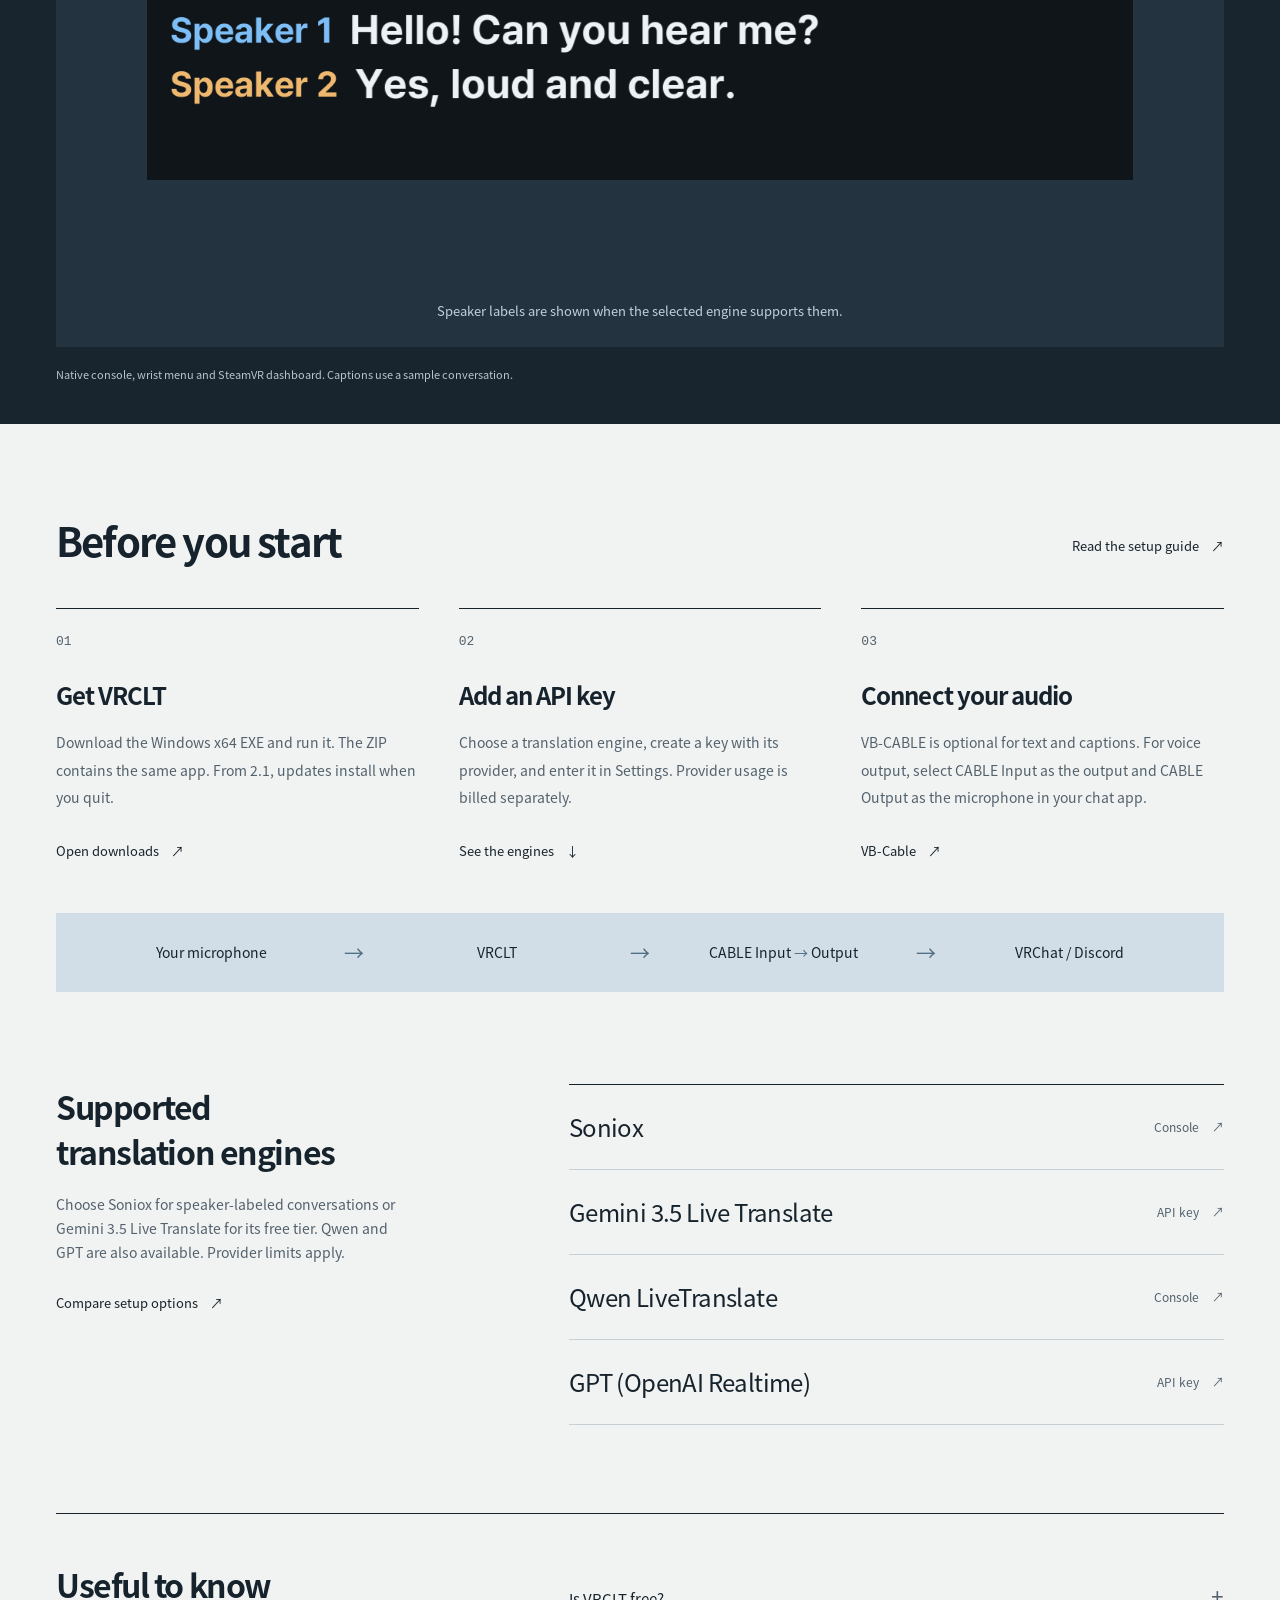
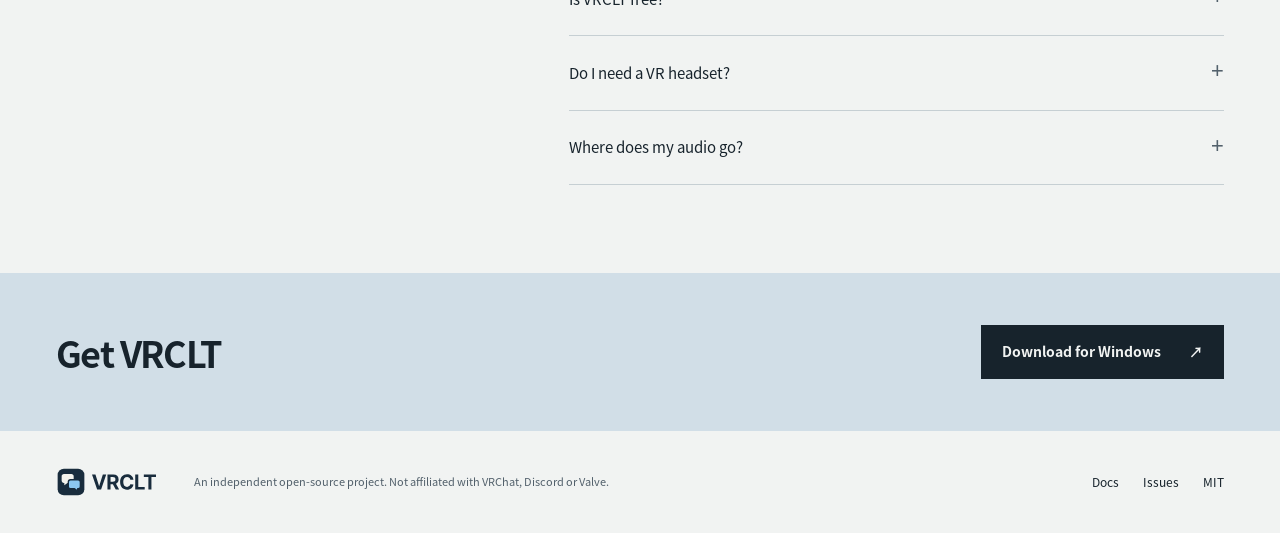
==== commit 4ee1301d: "Deploy VRCLT/VRCLT@da1b914 Install verified VRCLT updates on exit (#21)" ====
--- a/index.html
+++ b/index.html
@@ -1,12 +1,12 @@
 <!doctype html>
-<html lang="en" data-site-version="559efb852368" data-auto-language>
+<html lang="en" data-site-version="2d7c2fb73b1d" data-auto-language>
 <head>
   <meta charset="utf-8">
   <meta name="viewport" content="width=device-width, initial-scale=1">
   <meta name="google" content="notranslate">
   <meta name="theme-color" content="#192c3d">
   <title>VRCLT — Voice translation for VRChat and Discord</title>
-  <meta name="description" content="VRCLT 2.0 brings microphone translation and live captions into one native Windows console for VRChat and Discord.">
+  <meta name="description" content="VRCLT 2.1 brings microphone translation and live captions into one native Windows console for VRChat and Discord.">
   <link rel="canonical" href="https://vrclt.github.io/en/">
   <link rel="alternate" hreflang="en" href="https://vrclt.github.io/en/">
   <link rel="alternate" hreflang="ko" href="https://vrclt.github.io/ko/">
@@ -16,7 +16,7 @@
   <link rel="alternate" hreflang="x-default" href="https://vrclt.github.io/">
   <meta property="og:type" content="website">
   <meta property="og:title" content="VRCLT — Voice translation for VRChat and Discord">
-  <meta property="og:description" content="VRCLT 2.0 brings microphone translation and live captions into one native Windows console for VRChat and Discord.">
+  <meta property="og:description" content="VRCLT 2.1 brings microphone translation and live captions into one native Windows console for VRChat and Discord.">
   <meta property="og:url" content="https://vrclt.github.io/en/">
   <meta property="og:image" content="https://vrclt.github.io/assets/social.png">
   <meta property="og:image:width" content="1200">
@@ -41,7 +41,7 @@
     </nav>
     <details class="language-menu" translate="no">
       <summary aria-label="Choose language"><svg class="language-globe" viewBox="0 0 24 24" width="18" height="18" fill="none" stroke="currentColor" stroke-width="1.5" aria-hidden="true"><circle cx="12" cy="12" r="9"/><path d="M3 12h18M12 3a18 18 0 0 0 0 18 18 18 0 0 0 0-18Z"/></svg>English<svg class="language-chevron" viewBox="0 0 16 16" width="16" height="16" fill="none" stroke="currentColor" stroke-width="1.5" stroke-linecap="round" stroke-linejoin="round" aria-hidden="true"><path d="m4 6 4 4 4-4"/></svg></summary>
-      <div class="language-links"><a href="./en/?v=559efb852368" data-language="en" lang="en" hreflang="en" aria-current="page">English</a><a href="./ko/?v=559efb852368" data-language="ko" lang="ko" hreflang="ko">한국어</a><a href="./ja/?v=559efb852368" data-language="ja" lang="ja" hreflang="ja">日本語</a><a href="./zh/?v=559efb852368" data-language="zh" lang="zh-Hans" hreflang="zh-Hans">简体中文</a><a href="./zh-hant/?v=559efb852368" data-language="zh-hant" lang="zh-Hant" hreflang="zh-Hant">繁體中文</a></div>
+      <div class="language-links"><a href="./en/?v=2d7c2fb73b1d" data-language="en" lang="en" hreflang="en" aria-current="page">English</a><a href="./ko/?v=2d7c2fb73b1d" data-language="ko" lang="ko" hreflang="ko">한국어</a><a href="./ja/?v=2d7c2fb73b1d" data-language="ja" lang="ja" hreflang="ja">日本語</a><a href="./zh/?v=2d7c2fb73b1d" data-language="zh" lang="zh-Hans" hreflang="zh-Hans">简体中文</a><a href="./zh-hant/?v=2d7c2fb73b1d" data-language="zh-hant" lang="zh-Hant" hreflang="zh-Hant">繁體中文</a></div>
     </details>
   </header>
 
@@ -50,7 +50,7 @@
       <div class="hero-heading">
         <h1 id="hero-title">Real-time<br><span>voice translation</span></h1>
         <div class="hero-copy">
-        <p class="hero-description">VRCLT 2.0 brings microphone translation and live captions into one native Windows console for VRChat and Discord.</p>
+        <p class="hero-description">VRCLT 2.1 brings microphone translation and live captions into one native Windows console for VRChat and Discord.</p>
         <div class="hero-actions">
           <a class="button button-primary" href="https://github.com/VRCLT/VRCLT/releases/latest">Download for Windows<svg viewBox="0 0 24 24" width="20" height="20" fill="none" stroke="currentColor" stroke-width="1.7" aria-hidden="true"><path d="M12 3v12m-5-5 5 5 5-5M4 16v5h16v-5"/></svg></a>
         </div>
@@ -93,7 +93,7 @@
     <section class="start wrap" id="start" aria-labelledby="start-title">
       <div class="section-heading"><h2 id="start-title">Before you start</h2><a class="text-link" href="https://github.com/VRCLT/VRCLT/blob/main/README.md">Read the setup guide <span aria-hidden="true">↗</span></a></div>
       <ol class="steps">
-        <li><h3>Get VRCLT</h3><p>Download the Windows x64 EXE and run it. The ZIP contains the same app.</p><a class="text-link" href="https://github.com/VRCLT/VRCLT/releases/latest">Open downloads <span aria-hidden="true">↗</span></a></li>
+        <li><h3>Get VRCLT</h3><p>Download the Windows x64 EXE and run it. The ZIP contains the same app. From 2.1, updates install when you quit.</p><a class="text-link" href="https://github.com/VRCLT/VRCLT/releases/latest">Open downloads <span aria-hidden="true">↗</span></a></li>
         <li><h3>Add an API key</h3><p>Choose a translation engine, create a key with its provider, and enter it in Settings. Provider usage is billed separately.</p><a class="text-link" href="#engines">See the engines <span aria-hidden="true">↓</span></a></li>
         <li><h3>Connect your audio</h3><p>VB-CABLE is optional for text and captions. For voice output, select CABLE Input as the output and CABLE Output as the microphone in your chat app.</p><a class="text-link" href="https://vb-audio.com/Cable/">VB-Cable <span aria-hidden="true">↗</span></a></li>
       </ol>
